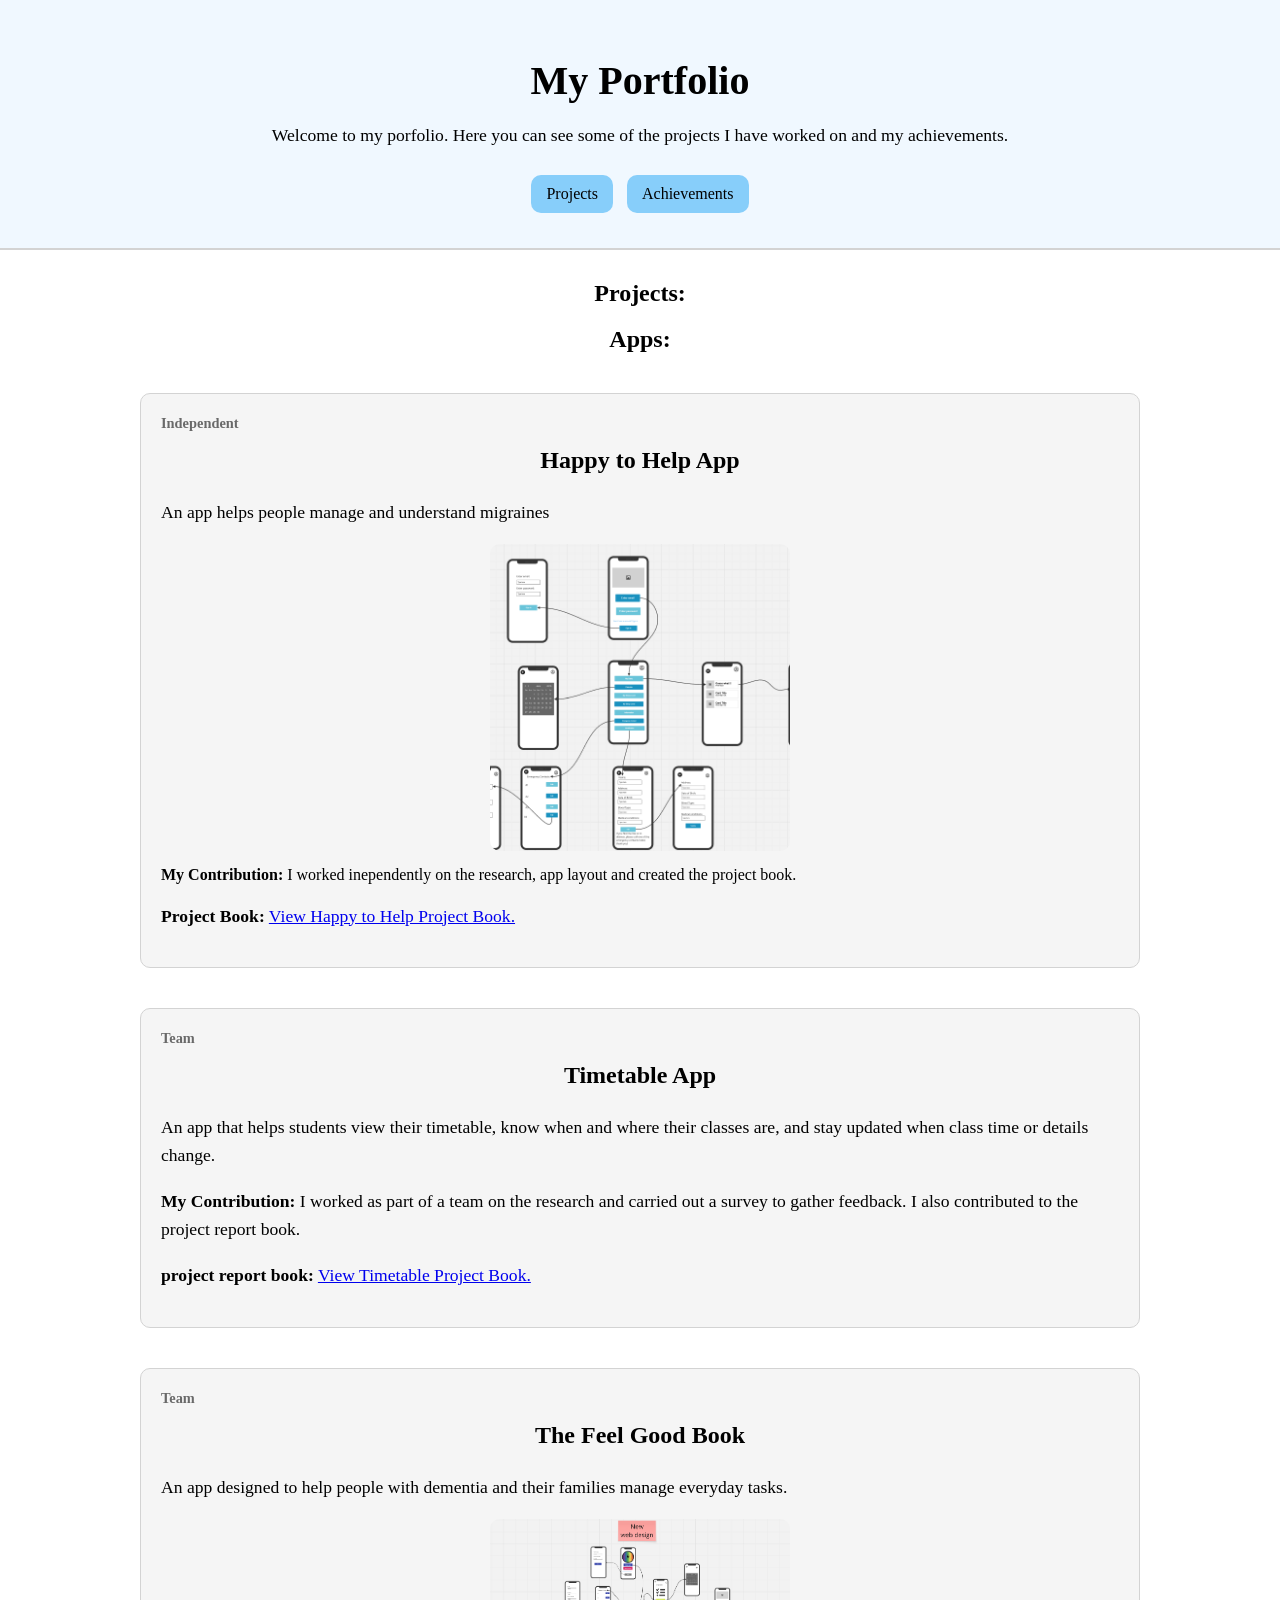
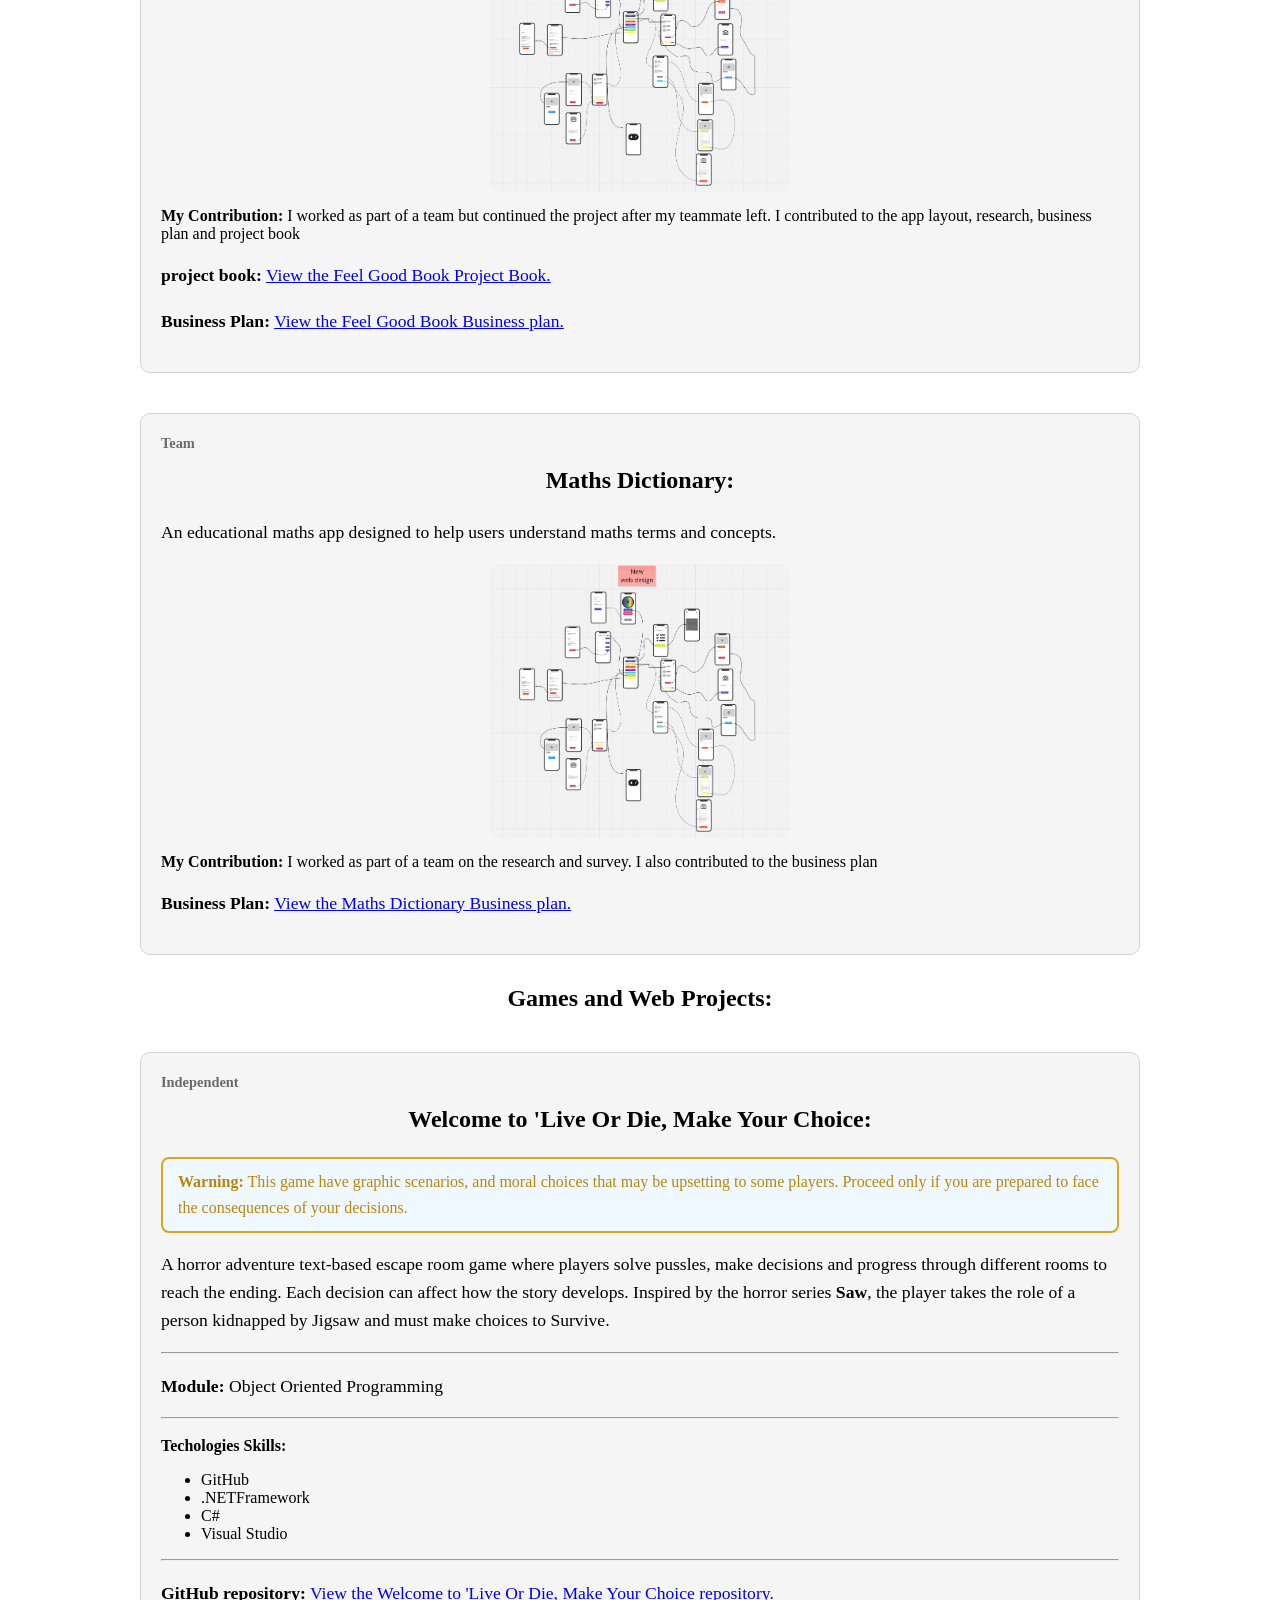
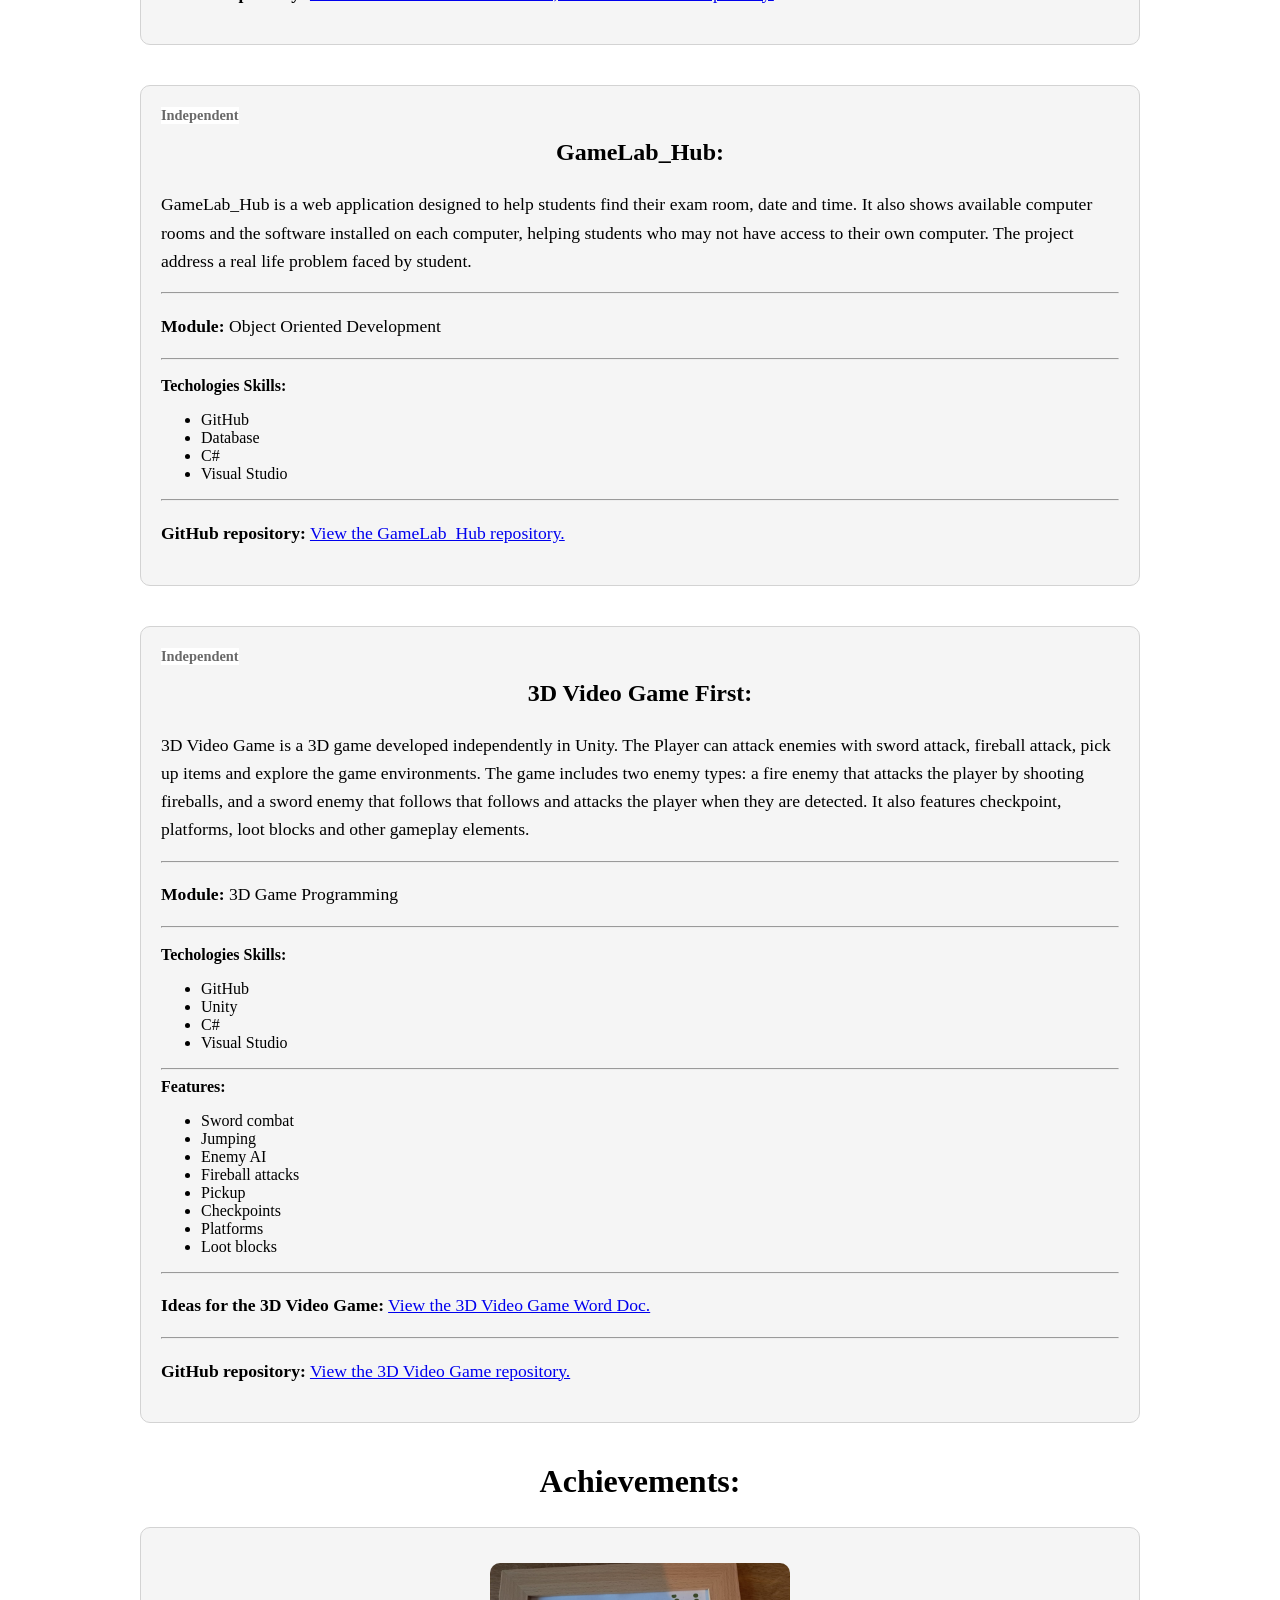
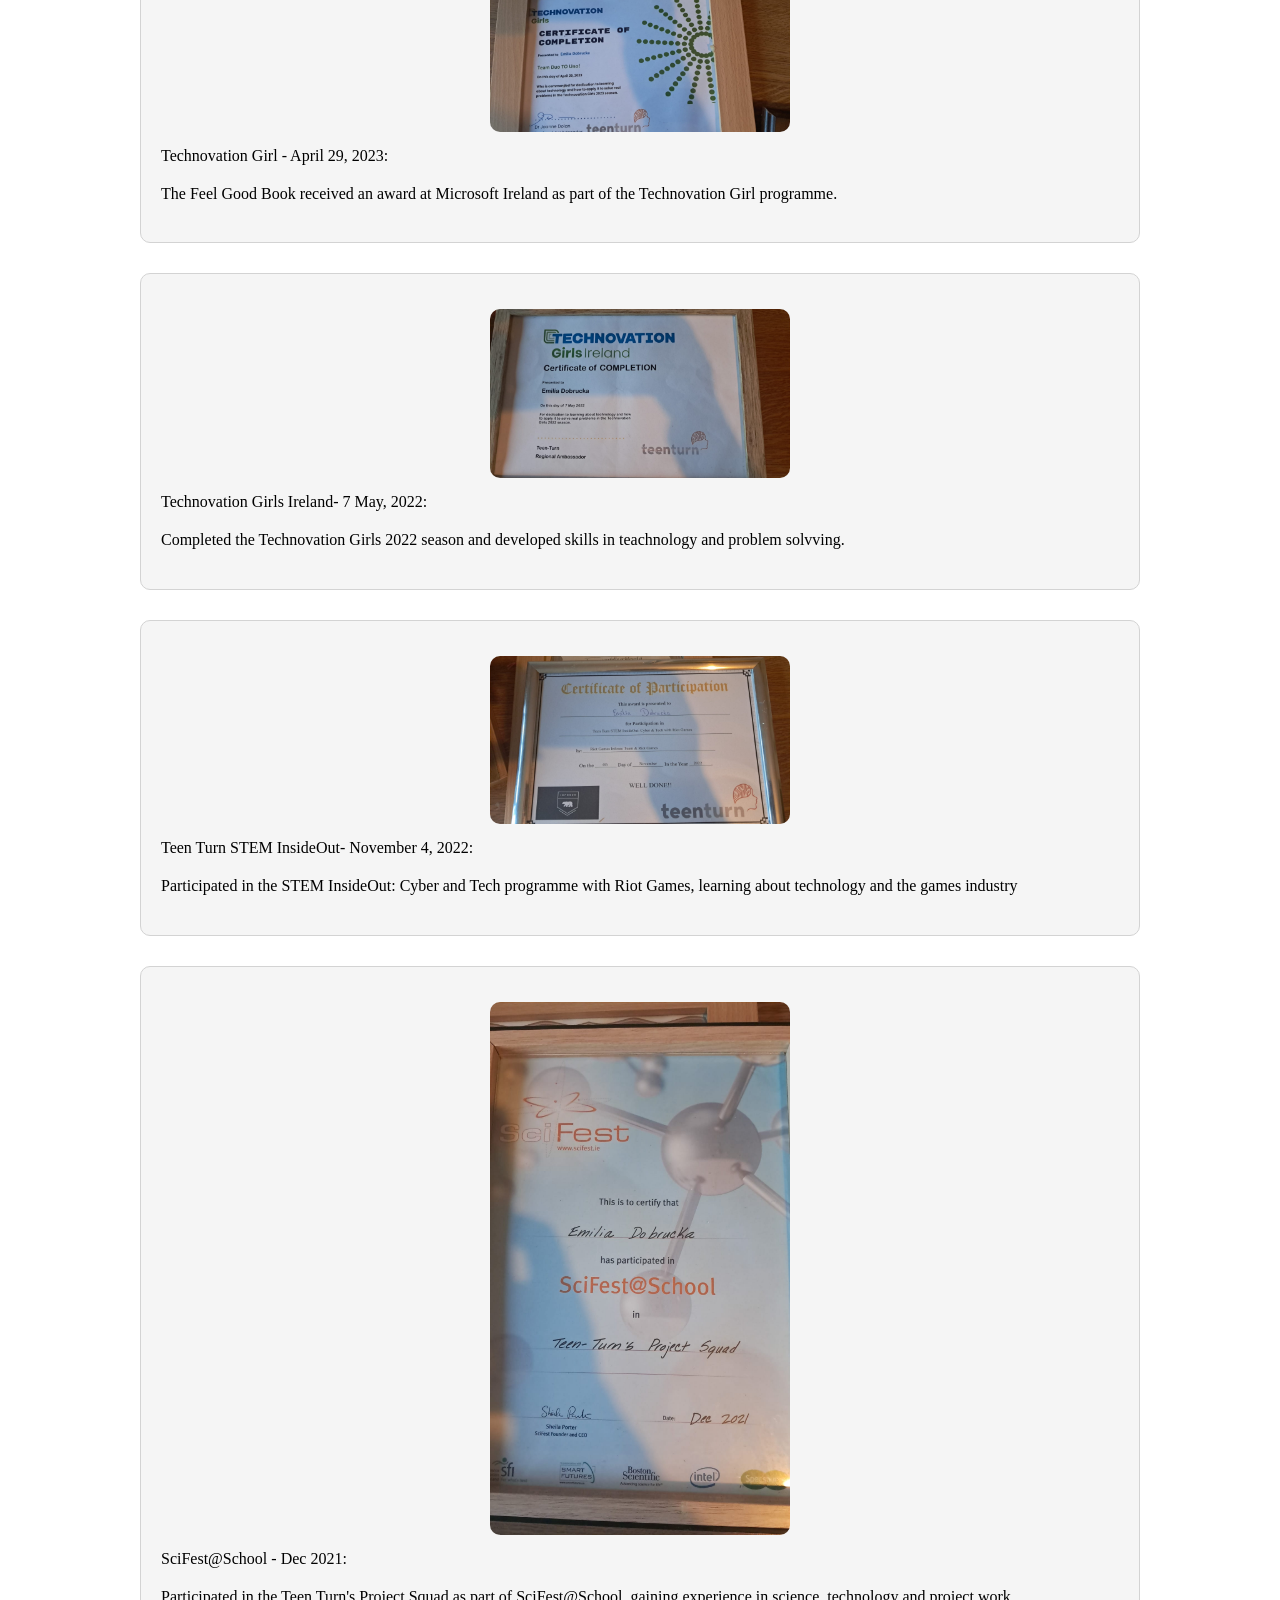
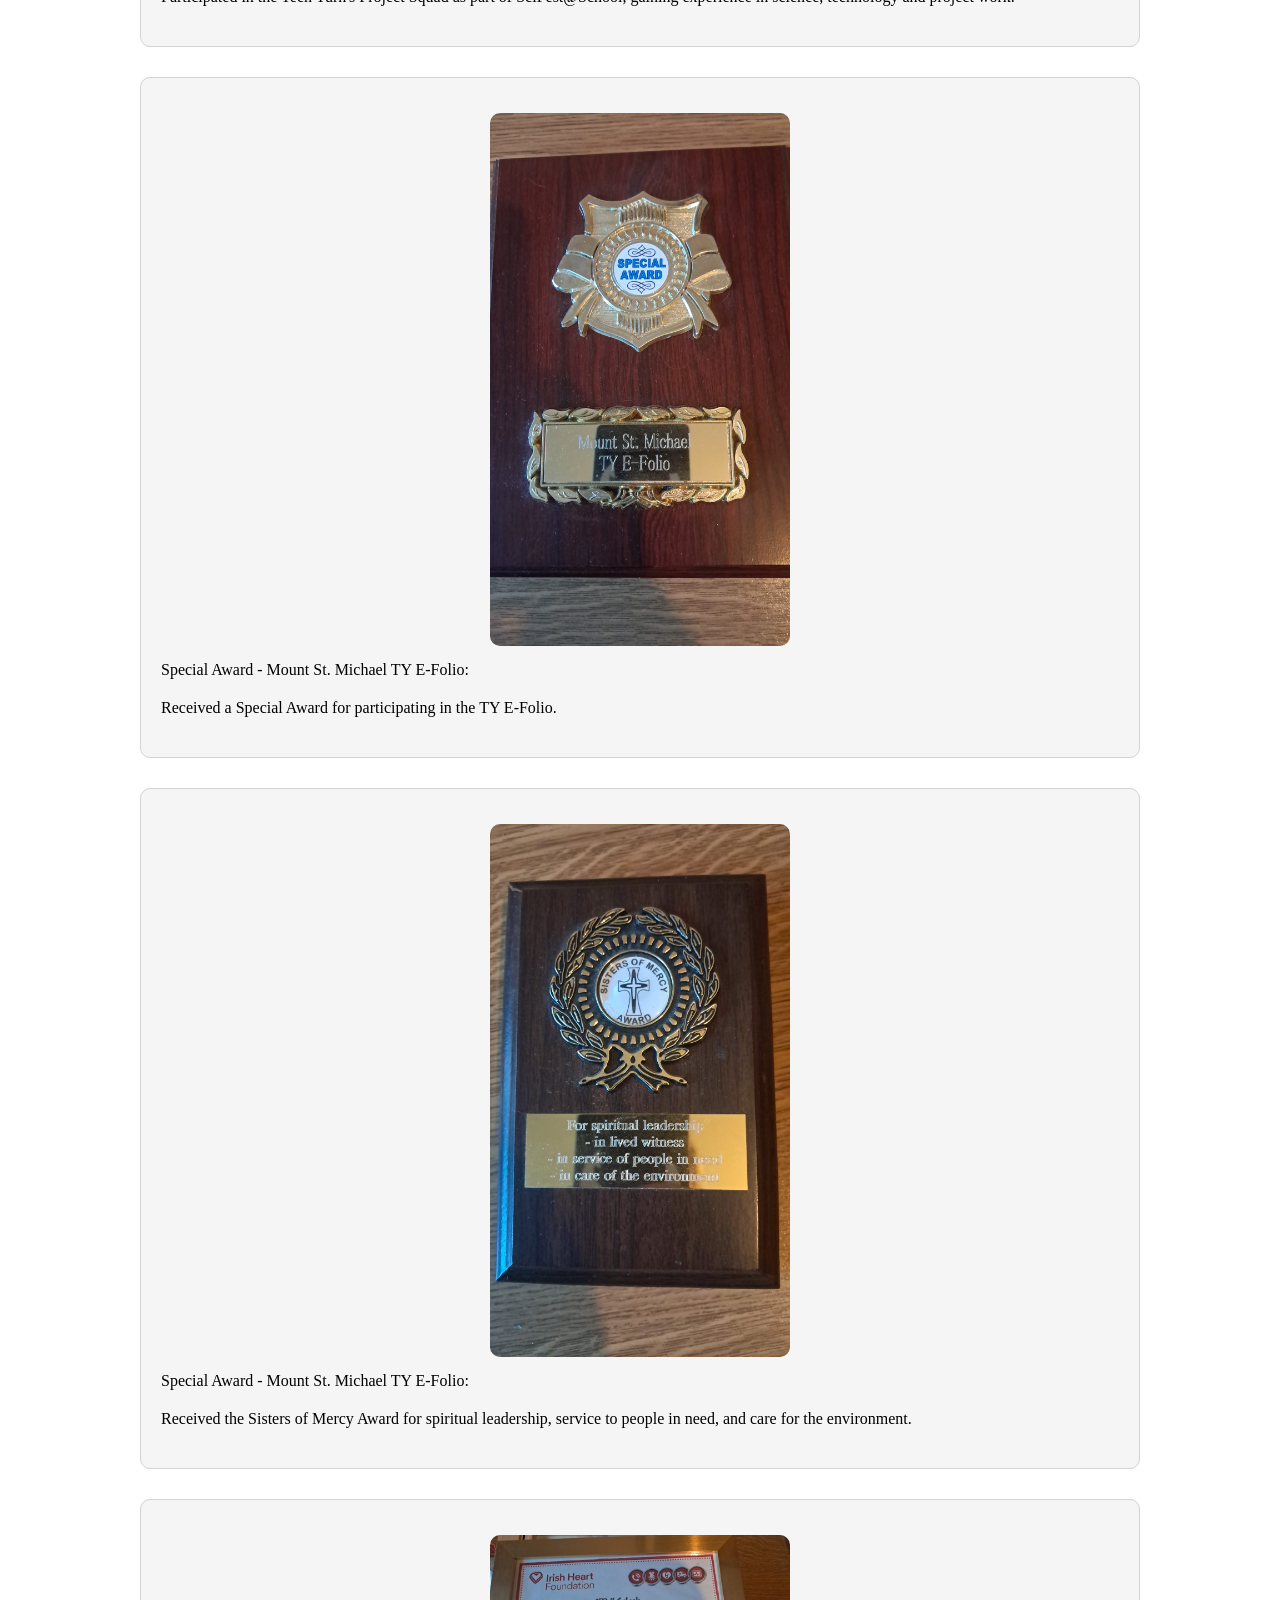
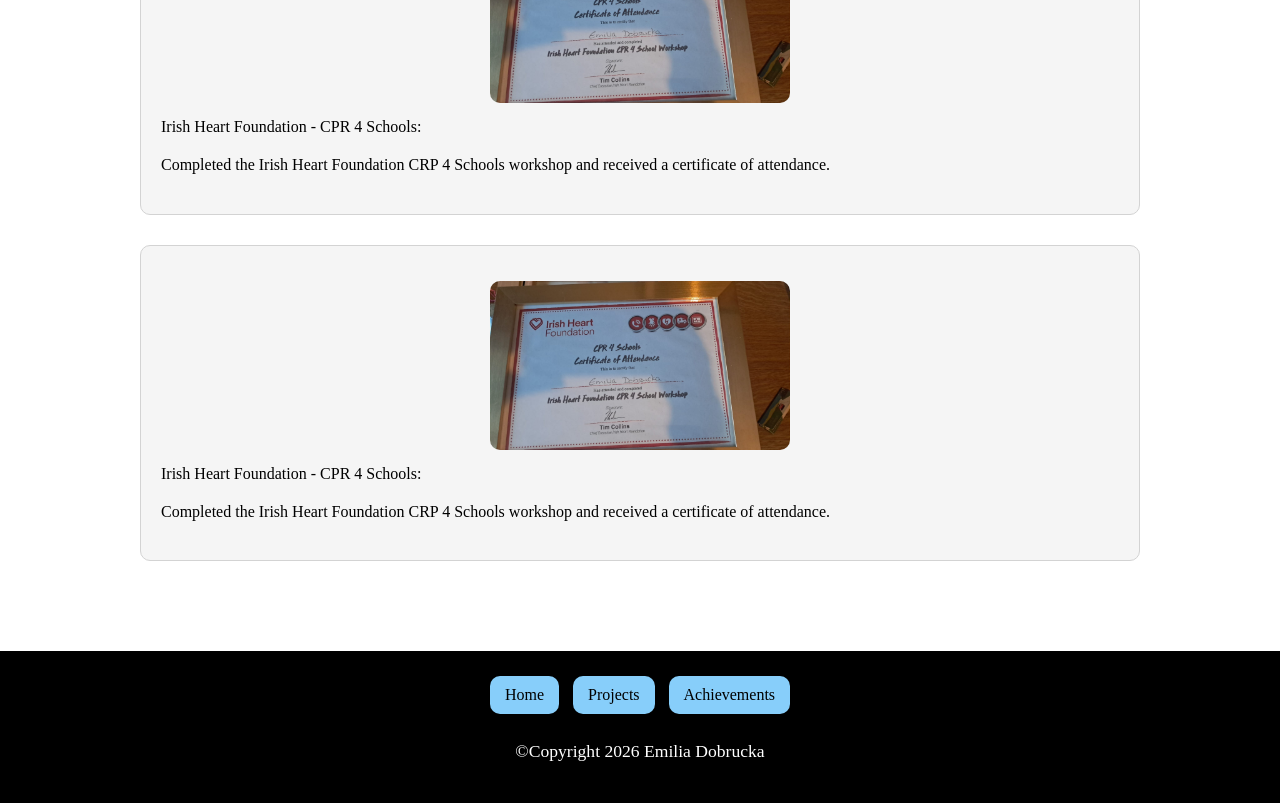
==== index.html @ d123b5b2 "index.html" ====
<!DOCTYPE html>
<html lang="en">
    <head>
     <meta charset="UTF-8">
     <meta name="viewport" content="width=device-width, initial-scale=1.0">    
     <title>My Porfolio</title>
     <link rel="stylesheet" href="StylesSheets\Style.css">
    </head>

    <body>  
        <header>           
            <h1>My Portfolio</h1>

            <p>Welcome to my porfolio. Here you can see
                some of the projects I have worked on 
                and my achievements.
            </p>

            <nav>
                <ul>
                    <li><a href="#projects">Projects</a></li>
                    <li><a href="#achievements">Achievements</a></li>
                </ul>
            </nav>
        </header>

        <main>               
            
            <section id = "projects">
             <h2>Projects:</h2>                  
             
             <h3>Apps:</h3>
             
             <article class="project">
                <span class="projectType">Independent</span>

                 <h3>Happy to Help App</h3>

                 <p>An app helps people manage and understand migraines</p>

                 <img src="Images\Layout of happy To help app.png" alt="Screenshot of the layout"          
                 
                 <p>
                    <b>My Contribution:</b> 
                    I worked inependently on the research, app layout 
                    and created the project book.
                 </p>

                    <p><b>Project Book:</b>
                    <a href="https://docs.google.com/document/d/1JqnQa0mmUxokAa7r2VyQsjdNNzyFPZwaZysa1yH8_-w/edit?usp=sharing" target="_blank">
                        View Happy to Help Project Book.
                    </a></p>
             </article>          

             <article class="project">
                <span class="projectType">Team</span>

                 <h3>Timetable App</h3>

                 <p>An app that helps students view their timetable, 
                    know when and where their classes are, and stay updated 
                    when class time or details change.</p>

                 <p><b>My Contribution:</b> 
                    I worked as part of a team on the research and carried out a survey to gather feedback. I also contributed to the 
                    project report book.
                 </p>

                 <p><b>project report book:</b>
                    <a href="https://docs.google.com/document/d/1NubRwdpah4T8iKmeUrS9CezMzHg8T4JxEQHMrjPupXA/edit?usp=sharing" target="_blank">
                        View Timetable Project Book.
                    </a></p>
             </article>      
             
             <article class="project">
                <span class="projectType">Team</span>

                 <h3>The Feel Good Book</h3>

                 <p>An app designed to help people with dementia 
                    and their families manage everyday tasks.</p>
                 
                 <img src="Images\Layout of Feel Good Book.png" alt="Screenshot of the Feel Good Book layout"

                 <p><b>My Contribution:</b> 
                    I worked as part of a team but continued the project 
                    after my teammate left. I contributed to the app layout, 
                    research, business plan and project book</p>

                 <p><b>project book:</b>
                    <a href="https://docs.google.com/document/d/1lIgYMsZ5V96FXQPrk3BFVP5g2PQDoWJtcHAoaZ3gyvI/edit?tab=t.0" target="_blank">
                        View the Feel Good Book Project Book.</a></p>

                 <p><b>Business Plan:</b>
                   <a href="https://docs.google.com/document/d/1NeATMjXuiIpM8ac-ZFG_r_wrJOfjn1tMMgvqKRoliZI/edit?tab=t.0" target="_blank">
                        View the Feel Good Book Business plan.</a></p>
             </article>                  

             <article class="project">
                <span class="projectType">Team</span>

                 <h3>Maths Dictionary:</h3>

                 <p>An educational maths app designed to help users 
                    understand maths terms and concepts.</p>
                 
                 <img src="Images\Layout of Feel Good Book.png" alt="Screenshot of the layout"

                 <p><b>My Contribution:</b> 
                 I worked as part of a team on the research and survey.
                 I also contributed to the business plan</p>                    

                 <p><b>Business Plan:</b>
                  <a href="https://docs.google.com/document/d/1DRUd_BntNnk3cE0o_vCu3vomfgzoSu-qoenzPpzjCBo/edit?tab=t.0" target="_blank">
                     View the Maths Dictionary Business plan.</a></p>
             </article>                  
             

             <h3>Games and Web Projects:</h3>            

             <article class="project">
                 <span class="projectType">Independent</span>

                 <h3>Welcome to 'Live Or Die, Make Your Choice:</h3>
                 
                 <div class="warning">
                        <p><b>Warning:</b> 
                        This game have graphic scenarios, and moral choices that may be upsetting to some players.
                        Proceed only if you are prepared to face the consequences of your decisions.</p>
                 </div>
                 
                 <p>A horror adventure text-based escape room game where players solve pussles,
                    make decisions and progress through different rooms to reach the ending.
                    Each decision can affect how the story develops. Inspired by the horror series <b>Saw</b>,
                    the player takes the role of a person kidnapped by Jigsaw and must make choices to Survive.
                 </p>                

                 <hr>

                 <p><b>Module:</b> Object Oriented Programming 
                 
                 <hr>

                 </p><b>Techologies Skills:</b>
                 <ul>
                    <li>GitHub</li>
                    <li>.NETFramework</li>
                    <li>C#</li>
                    <li>Visual Studio</li>
                 </ul> 

                 <hr>

                 <p><b>GitHub repository:</b>
                  <a href="https://github.com/S00268396/Live-or-Die-Make-Your-Choice" target="_blank">
                     View the Welcome to 'Live Or Die, Make Your Choice repository.
                    </a></p>
             </article>             

             <article class="project">
                 <span class="projectType independent">Independent</span>

                 <h3>GameLab_Hub:</h3>           
                                   
                 <p>GameLab_Hub is a web application designed to help students find their exam room,
                    date and time. It also shows available computer rooms and the software installed on
                    each computer, helping students who may not have access to their own computer.
                    The project address a real life problem faced by student.
                 </p>                

                 <hr>

                 <p><b>Module:</b> Object Oriented Development
                 
                 <hr>

                 </p><b>Techologies Skills:</b>
                 <ul>
                    <li>GitHub</li>
                    <li>Database</li>
                    <li>C#</li>
                    <li>Visual Studio</li>
                 </ul> 

                 <hr>

                 <p><b>GitHub repository:</b>
                  <a href="GameLab_Hub" target="_blank">
                     View the GameLab_Hub repository.
                    </a></p>
             </article> 

             <article class="project">
                 <span class="projectType independent">Independent</span>

                 <h3>3D Video Game First:</h3>           
                                   
                 <p>3D Video Game is a 3D game developed independently in Unity. The Player can
                    attack enemies with sword attack, fireball attack, pick up  items and explore
                    the game environments. The game includes two enemy types: a fire enemy that
                    attacks the player by shooting fireballs, and a sword enemy that follows
                    that follows and attacks the player when they are detected. It also features
                    checkpoint, platforms, loot blocks and other gameplay elements.
                 </p>                

                 <hr>

                 <p><b>Module:</b> 3D Game Programming
                 
                 <hr>

                 </p><b>Techologies Skills:</b>
                 <ul>
                    <li>GitHub</li>
                    <li>Unity</li>
                    <li>C#</li>
                    <li>Visual Studio</li>
                 </ul> 

                 <hr>

                 <b>Features:</b>
                  <ul>
                    <li>Sword combat</li>
                    <li>Jumping</li>
                    <li>Enemy AI</li>
                    <li>Fireball attacks</li>
                    <li>Pickup</li>
                    <li>Checkpoints</li>
                    <li>Platforms</li>
                    <li>Loot blocks</li>
                 </ul> 

                 <hr>

                 <p><b>Ideas for the 3D Video Game:</b>
                  <a href="https://atlantictu-my.sharepoint.com/:w:/r/personal/s00268396_atu_ie/Documents/Proj%203D%20Game.docx?d=w587a67bf65d44f92aa9ca0f848cfa531&csf=1&web=1&e=n23KHd" target="_blank">
                     View the 3D Video Game Word Doc.
                    </a></p>
                
                 <hr>

                <p><b>GitHub repository:</b>
                  <a href="https://github.com/S00268396/3D-Video-Game-First" target="_blank">
                     View the 3D Video Game repository.
                    </a></p>
             </article>   
            </section>

            <section id="achievements">
                <h2>Achievements:</h2>    

                <article class="achievement">

                 <img src="Images\The Feel Good Book_Tech.jpg" alt="The Feel Good Book_Tech"

                 <h3>Technovation Girl - April 29, 2023:</h3>           
                                   
                 <p>The Feel Good Book received an award at Microsoft Ireland
                    as part of the Technovation Girl programme.
                 </p>            
               </article>   
               
                <article class="achievement">

                 <img src="Images\7 May 2022 _Tech.jpg" alt="7 May_Tech"

                 <h3>Technovation Girls Ireland- 7 May, 2022:</h3>           
                                   
                 <p>Completed the Technovation Girls 2022 season and developed skills
                    in teachnology and problem solvving.
                 </p>            
               </article> 

               <article class="achievement">
                 <img src="Images\Riot Games.jpg" alt="Riot Games"

                 <h3>Teen Turn STEM InsideOut- November 4, 2022:</h3>           
                                   
                 <p>Participated in the STEM InsideOut: Cyber and Tech
                    programme with Riot Games, learning about technology
                    and the games industry
                 </p>            
               </article> 

               <article class="achievement">
                 <img src="Images\SciFest@School.jpg" alt="SciFest@School"

                 <h3>SciFest@School - Dec 2021:</h3>           
                                   
                 <p>Participated in the Teen Turn's Project Squad
                    as part of SciFest@School, gaining experience in
                    science, technology and project work.
                 </p>            
               </article> 

               <article class="achievement">
                 <img src="Images\TY E-Folio.jpg" alt="TY E-Folio"

                 <h3>Special Award - Mount St. Michael TY E-Folio:</h3>           
                                   
                 <p>Received a Special Award for participating in 
                    the TY E-Folio.
                 </p>            
               </article> 

                <article class="achievement">
                 <img src="Images\Mercy Award.jpg" alt="Mercy Award"

                 <h3>Special Award - Mount St. Michael TY E-Folio:</h3>           
                                   
                 <p>Received the Sisters of Mercy Award for spiritual
                    leadership, service to people in need,
                    and care for the environment.
                 </p>            
               </article> 

                <article class="achievement">
                 <img src="Images\CPR.jpg" alt="CPR 4 School"

                 <h3>Irish Heart Foundation - CPR 4 Schools:</h3>           
                                   
                 <p>Completed the Irish Heart Foundation CRP 4 Schools
                    workshop and received a certificate of attendance.
                 </p>            
               </article> 

               <article class="achievement">
                 <img src="Images\CPR.jpg" alt="CPR 4 School"

                 <h3>Irish Heart Foundation - CPR 4 Schools:</h3>           
                                   
                 <p>Completed the Irish Heart Foundation CRP 4 Schools
                    workshop and received a certificate of attendance.
                 </p>            
               </article> 
            </section>         
        </main>

        <footer>
            <ul>
             <li class="navFooter" > <a href="index.html">Home</a></li>
             <li class="navFooter"> <a href="#projects">Projects</a></li>
             <li class="navFooter"> <a href="#achievements">Achievements</a></li>
             
            </ul>
            <p>&copy;Copyright 2026 Emilia Dobrucka</p>
        </footer>       
    </body>
</html>
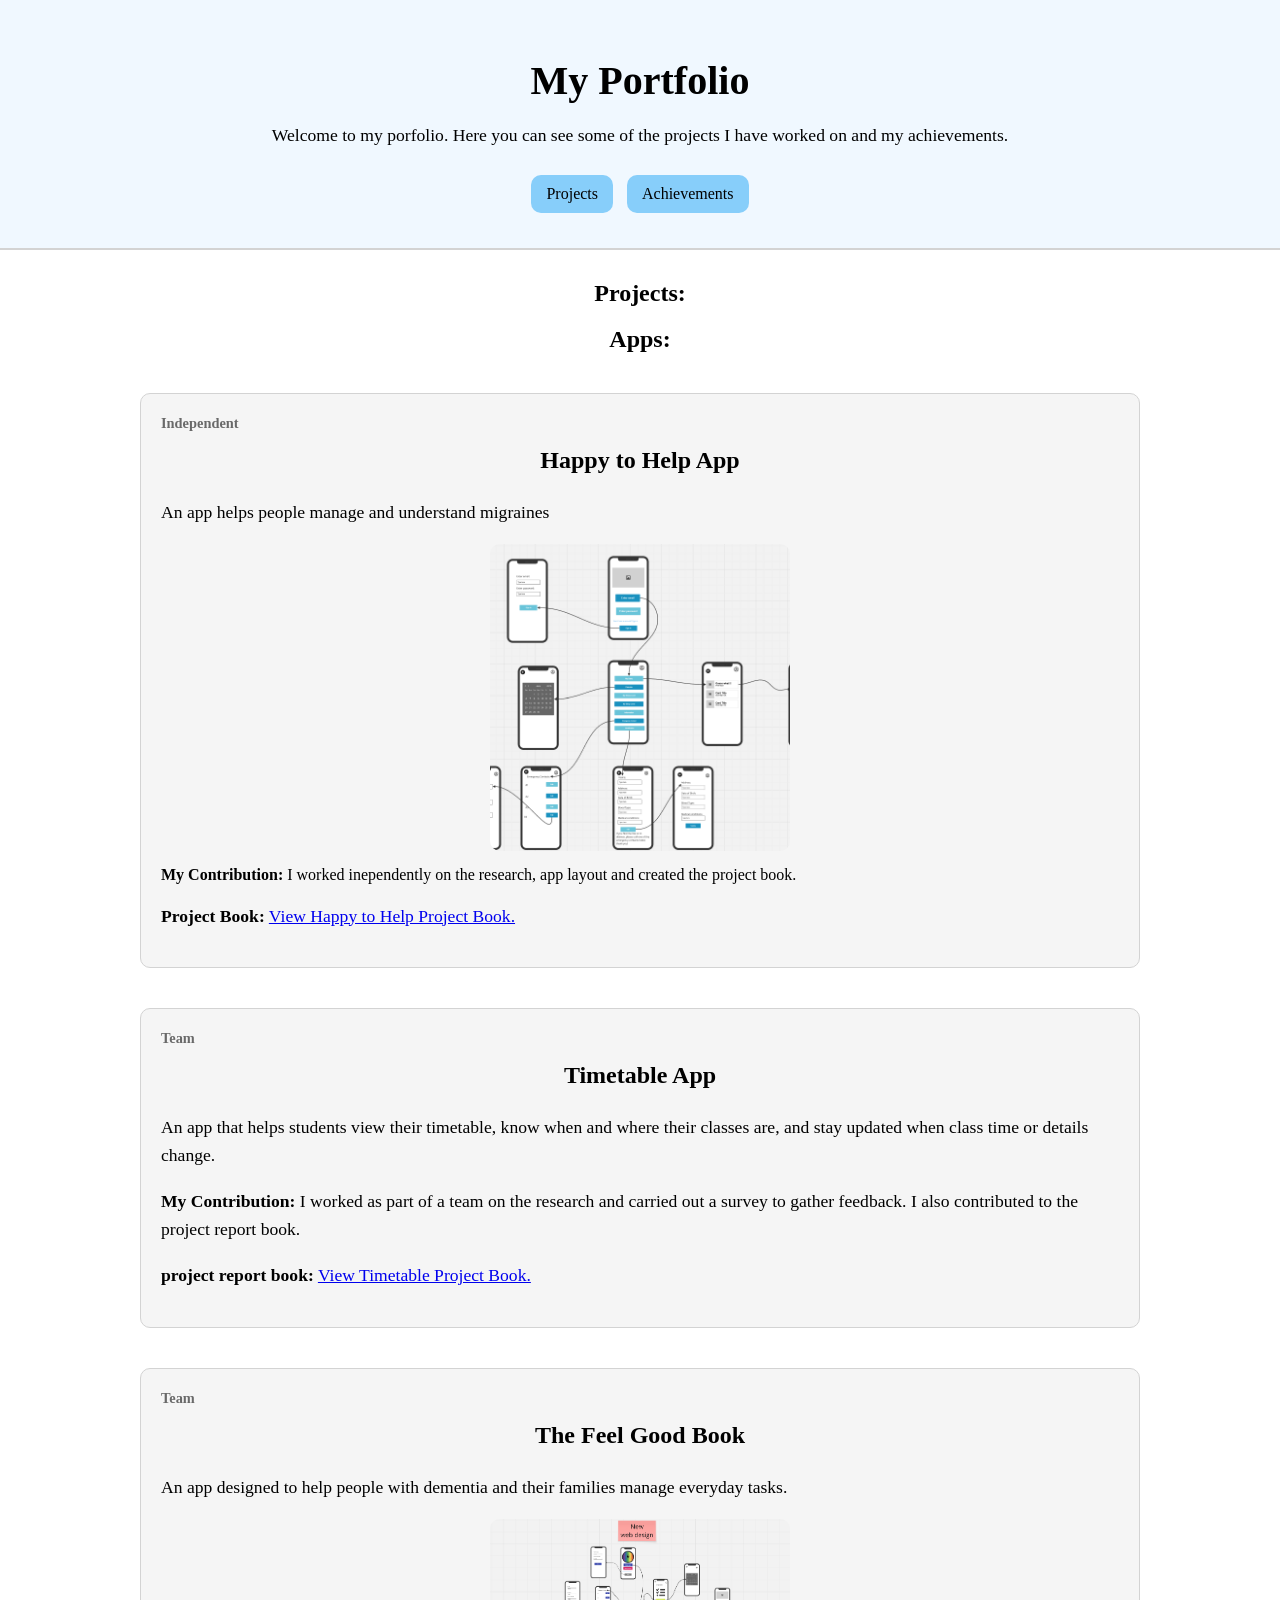
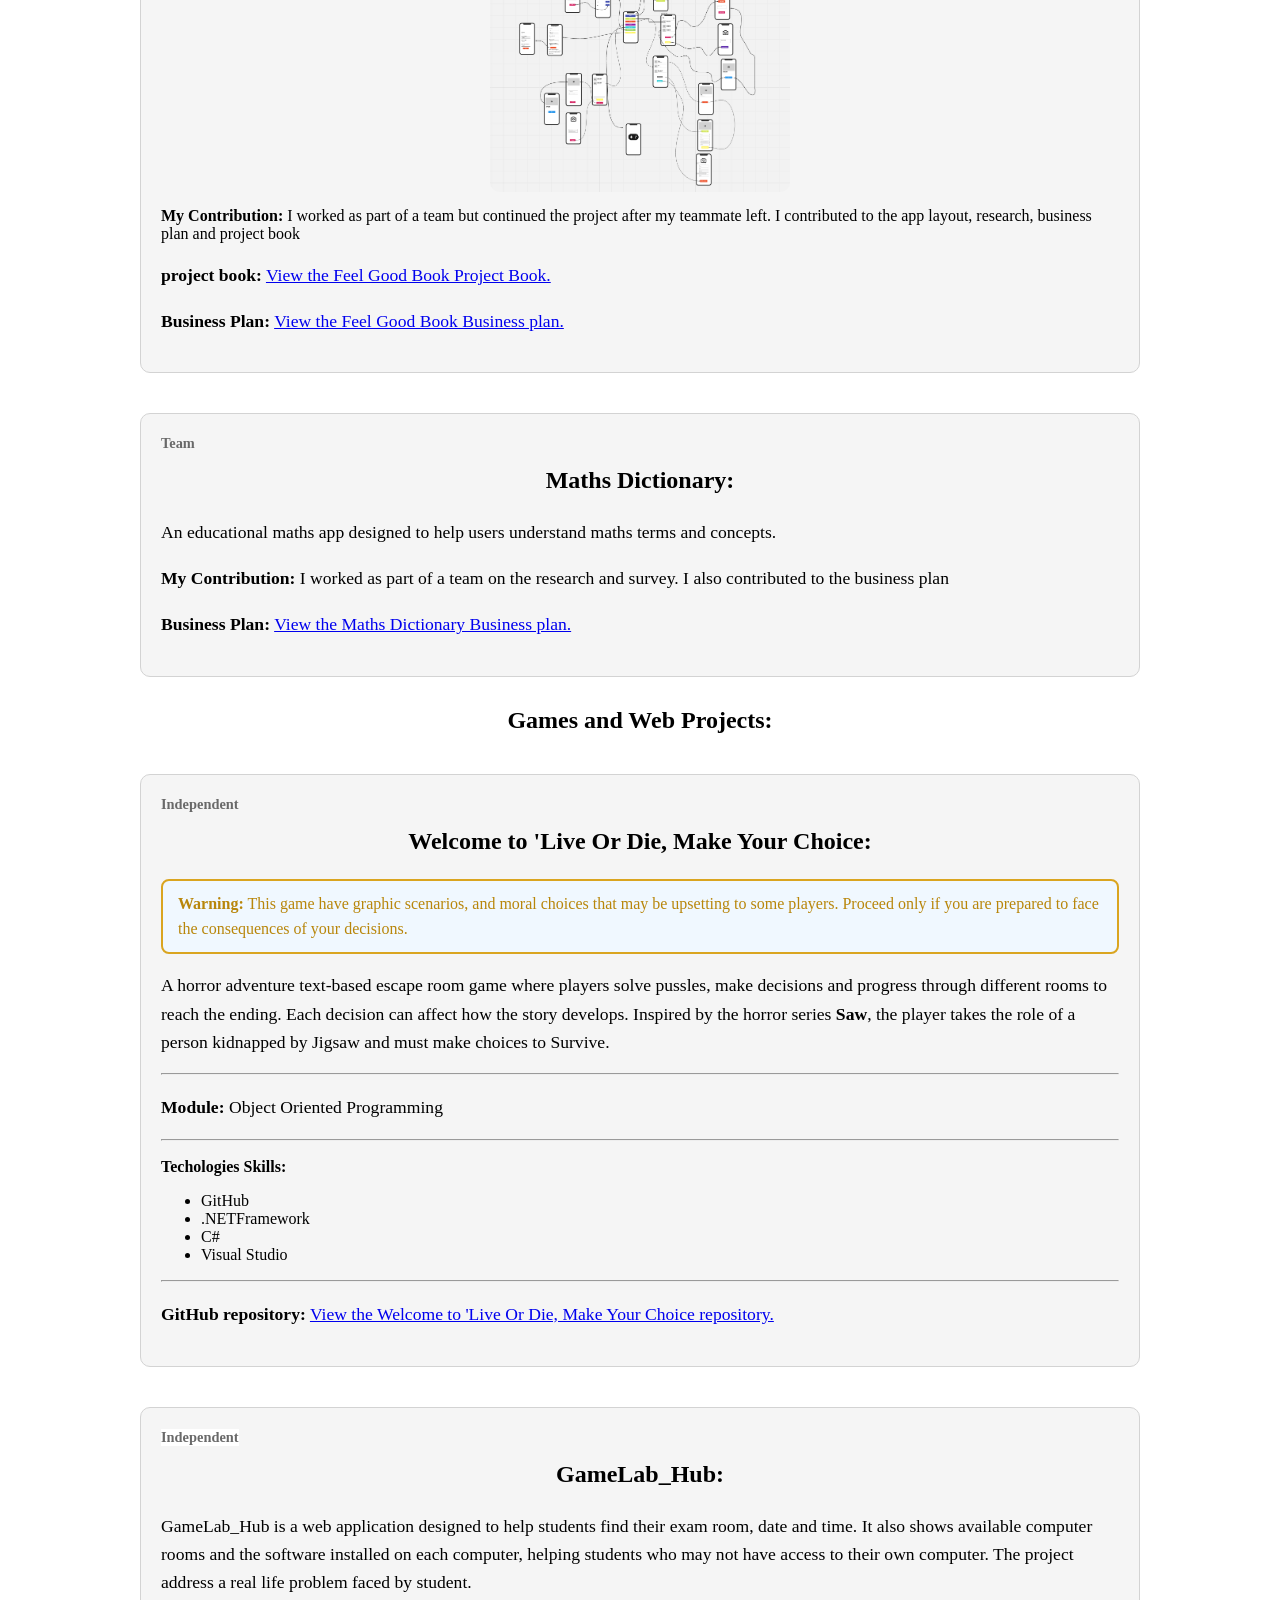
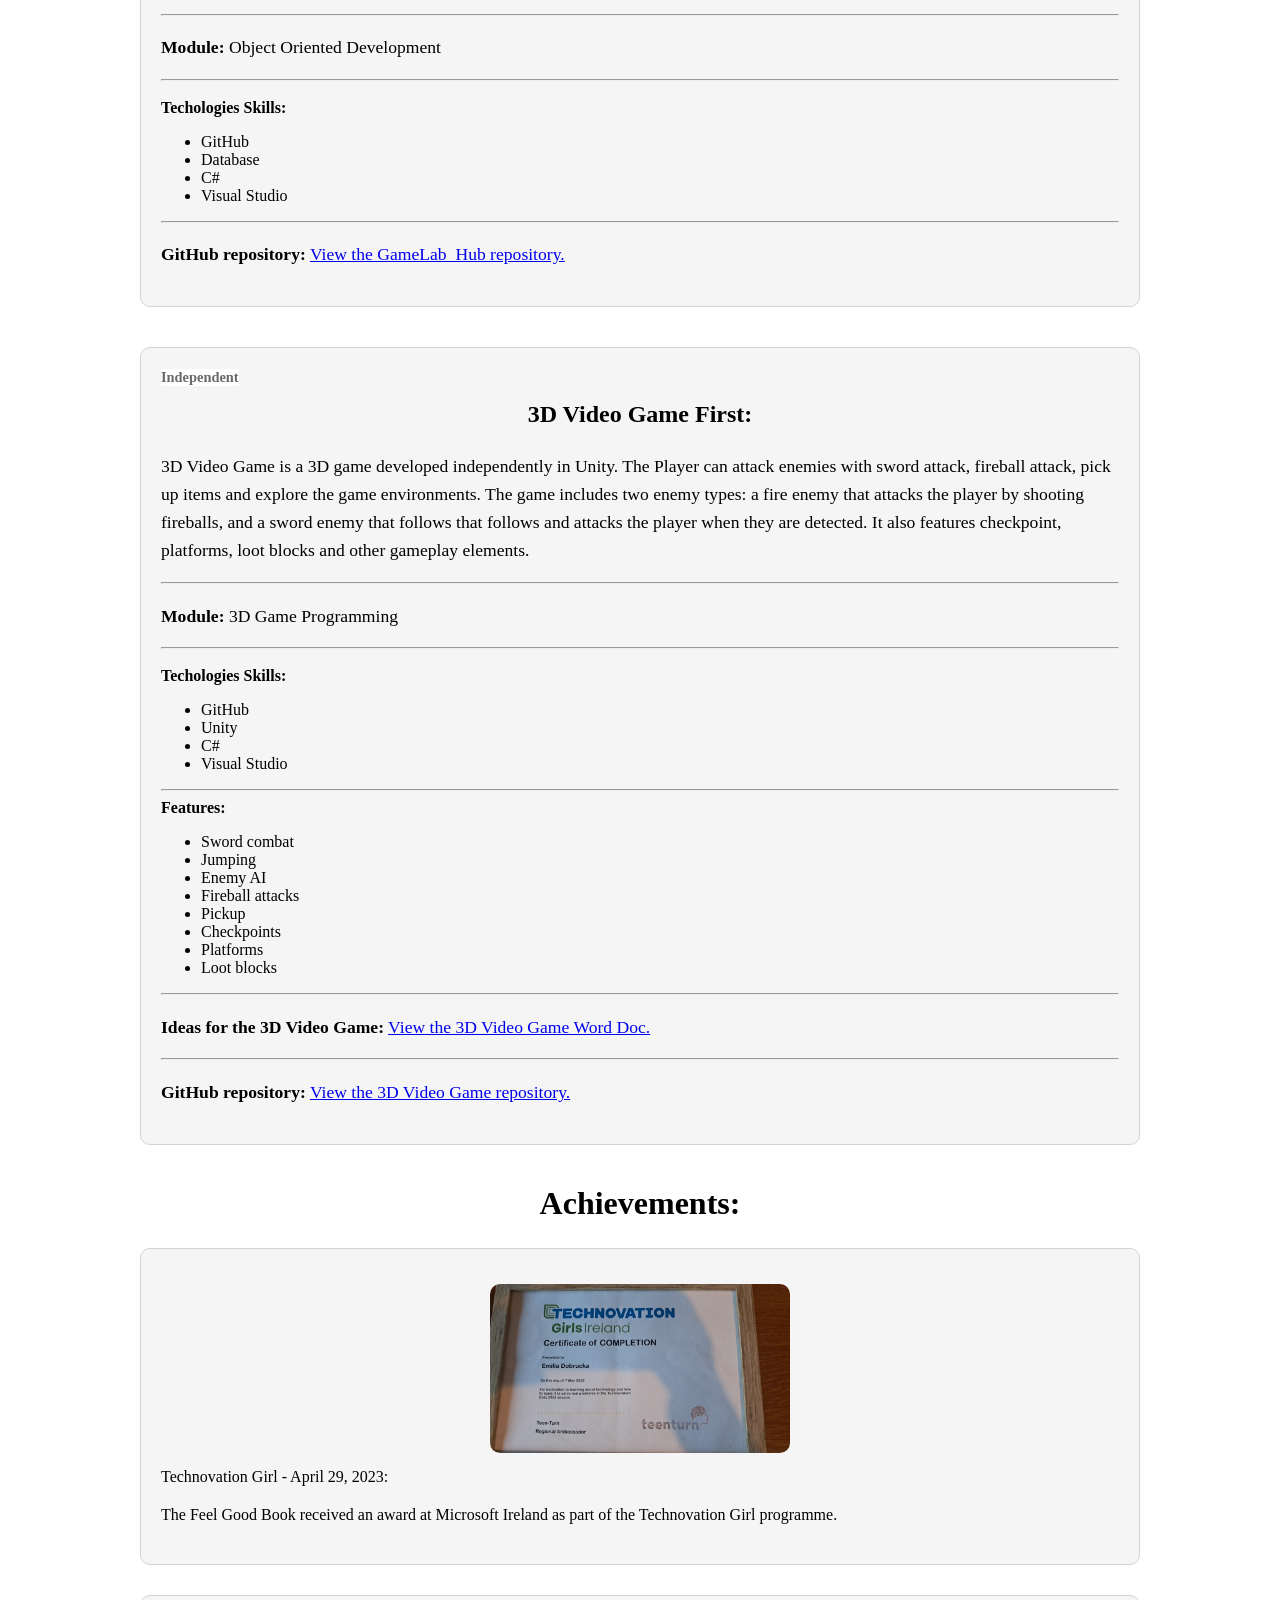
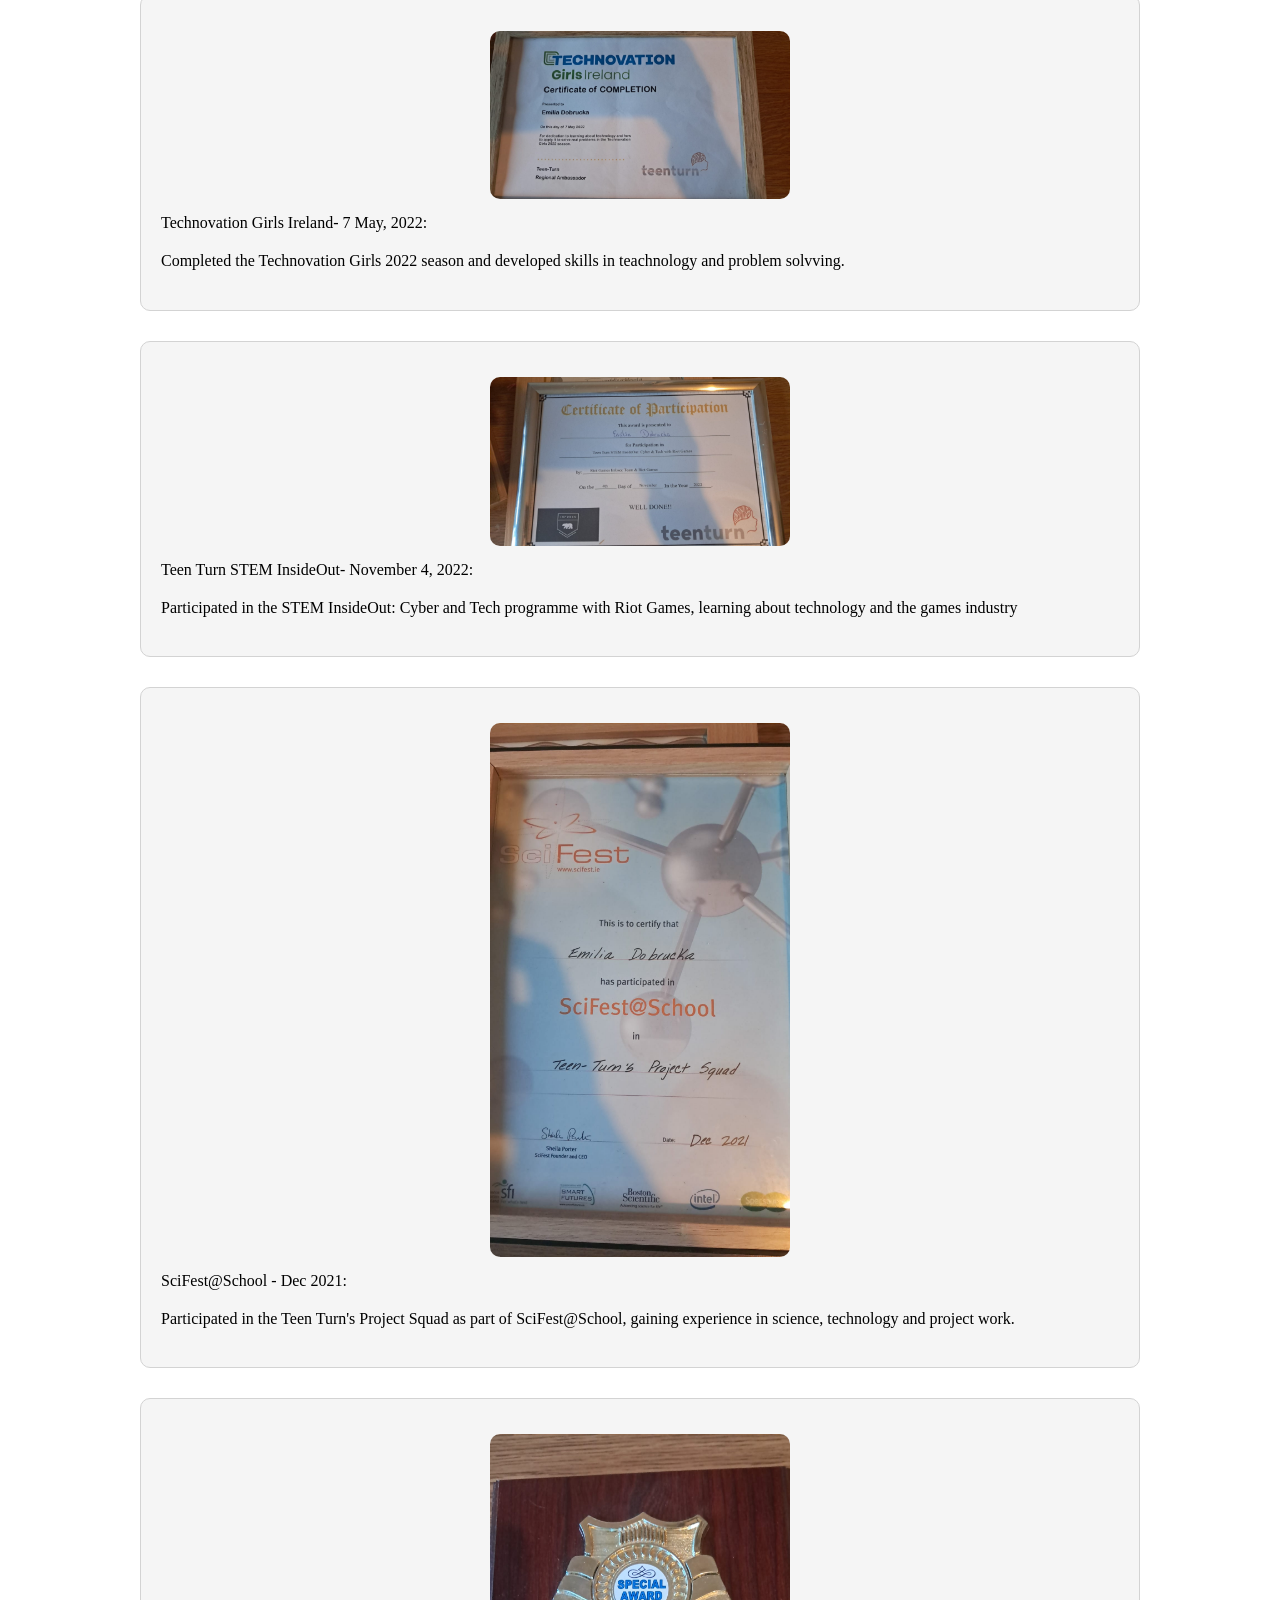
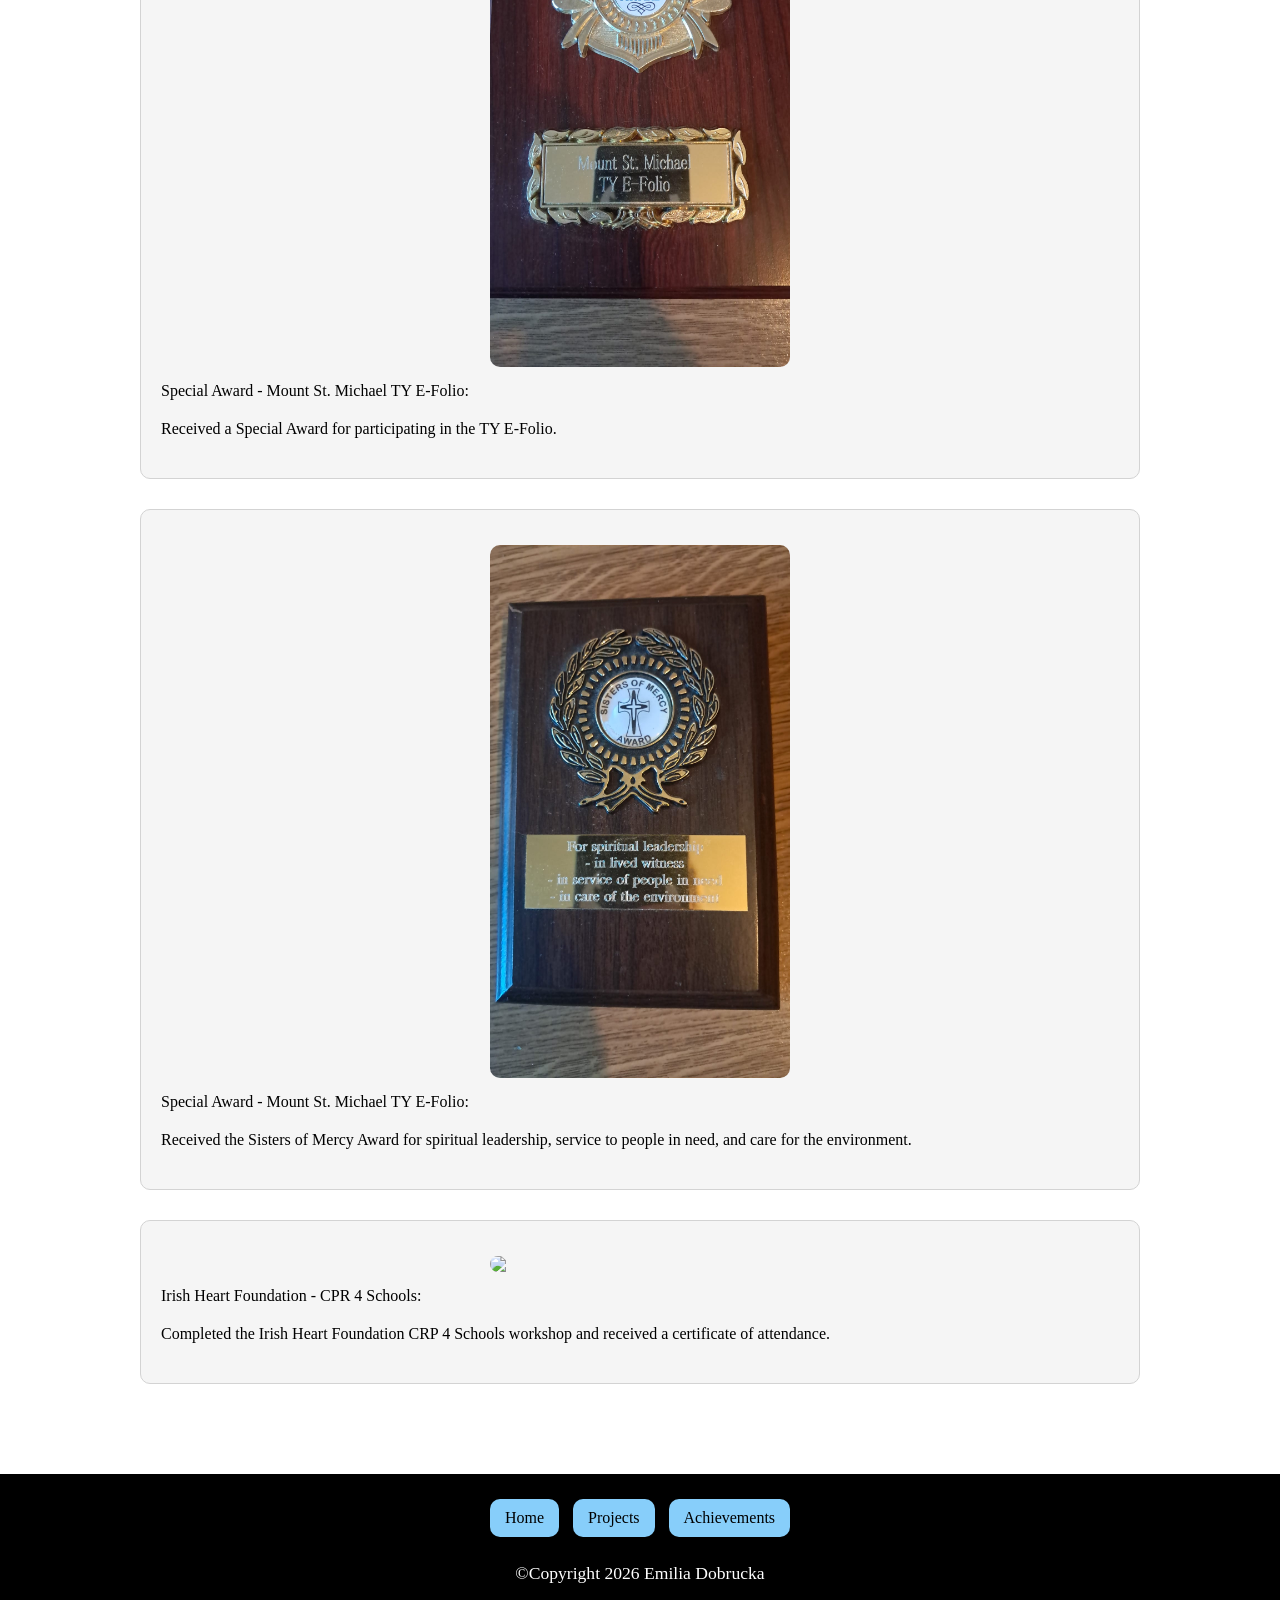
==== commit 534efbf1: "Update" ====
--- a/index.html
+++ b/index.html
@@ -4,7 +4,7 @@
      <meta charset="UTF-8">
      <meta name="viewport" content="width=device-width, initial-scale=1.0">    
      <title>My Porfolio</title>
-     <link rel="stylesheet" href="StylesSheets\Style.css">
+     <link rel="stylesheet" href="StylesSheets/Style.css">
     </head>
 
     <body>  
@@ -38,7 +38,7 @@
 
                  <p>An app helps people manage and understand migraines</p>
 
-                 <img src="Images\Layout of happy To help app.png" alt="Screenshot of the layout"          
+                 <img src="Images/Layout of happy To help app.png" alt="Screenshot of the layout"          
                  
                  <p>
                     <b>My Contribution:</b> 
@@ -49,7 +49,8 @@
                     <p><b>Project Book:</b>
                     <a href="https://docs.google.com/document/d/1JqnQa0mmUxokAa7r2VyQsjdNNzyFPZwaZysa1yH8_-w/edit?usp=sharing" target="_blank">
                         View Happy to Help Project Book.
-                    </a></p>
+                    </a>
+                   </p>
              </article>          
 
              <article class="project">
@@ -80,7 +81,7 @@
                  <p>An app designed to help people with dementia 
                     and their families manage everyday tasks.</p>
                  
-                 <img src="Images\Layout of Feel Good Book.png" alt="Screenshot of the Feel Good Book layout"
+                 <img src="Images/Layout of Feel Good Book.png" alt="Screenshot of the Feel Good Book layout"
 
                  <p><b>My Contribution:</b> 
                     I worked as part of a team but continued the project 
@@ -102,9 +103,7 @@
                  <h3>Maths Dictionary:</h3>
 
                  <p>An educational maths app designed to help users 
-                    understand maths terms and concepts.</p>
-                 
-                 <img src="Images\Layout of Feel Good Book.png" alt="Screenshot of the layout"
+                    understand maths terms and concepts.</p>                 
 
                  <p><b>My Contribution:</b> 
                  I worked as part of a team on the research and survey.
@@ -252,7 +251,7 @@
 
                 <article class="achievement">
 
-                 <img src="Images\The Feel Good Book_Tech.jpg" alt="The Feel Good Book_Tech"
+                 <img src="Images/7 May 2022 _Tech.jpg" alt="The Feel Good Book_Tech"
 
                  <h3>Technovation Girl - April 29, 2023:</h3>           
                                    
@@ -263,7 +262,7 @@
                
                 <article class="achievement">
 
-                 <img src="Images\7 May 2022 _Tech.jpg" alt="7 May_Tech"
+                 <img src="Images/7 May 2022 _Tech.jpg" alt="7 May_Tech"
 
                  <h3>Technovation Girls Ireland- 7 May, 2022:</h3>           
                                    
@@ -273,7 +272,7 @@
                </article> 
 
                <article class="achievement">
-                 <img src="Images\Riot Games.jpg" alt="Riot Games"
+                 <img src="Images/Riot Games.jpg" alt="Riot Games"
 
                  <h3>Teen Turn STEM InsideOut- November 4, 2022:</h3>           
                                    
@@ -284,7 +283,7 @@
                </article> 
 
                <article class="achievement">
-                 <img src="Images\SciFest@School.jpg" alt="SciFest@School"
+                 <img src="Images/SciFest@School.jpg" alt="SciFest@School"
 
                  <h3>SciFest@School - Dec 2021:</h3>           
                                    
@@ -295,7 +294,7 @@
                </article> 
 
                <article class="achievement">
-                 <img src="Images\TY E-Folio.jpg" alt="TY E-Folio"
+                 <img src="Images/TY E-Folio.jpg" alt="TY E-Folio"
 
                  <h3>Special Award - Mount St. Michael TY E-Folio:</h3>           
                                    
@@ -305,7 +304,7 @@
                </article> 
 
                 <article class="achievement">
-                 <img src="Images\Mercy Award.jpg" alt="Mercy Award"
+                 <img src="Images/Mercy Award.jpg" alt="Mercy Award"
 
                  <h3>Special Award - Mount St. Michael TY E-Folio:</h3>           
                                    
@@ -316,25 +315,14 @@
                </article> 
 
                 <article class="achievement">
-                 <img src="Images\CPR.jpg" alt="CPR 4 School"
+                 <img src="Images/CPR.jpgCPR 4 School"
 
                  <h3>Irish Heart Foundation - CPR 4 Schools:</h3>           
                                    
                  <p>Completed the Irish Heart Foundation CRP 4 Schools
                     workshop and received a certificate of attendance.
                  </p>            
-               </article> 
-
-               <article class="achievement">
-                 <img src="Images\CPR.jpg" alt="CPR 4 School"
-
-                 <h3>Irish Heart Foundation - CPR 4 Schools:</h3>           
-                                   
-                 <p>Completed the Irish Heart Foundation CRP 4 Schools
-                    workshop and received a certificate of attendance.
-                 </p>            
-               </article> 
-            </section>         
+               </article>                   
         </main>
 
         <footer>
--- a/StylesSheets/Style.css
+++ b/StylesSheets/Style.css
@@ -0,0 +1,201 @@
+.fullWidthContainer{
+    width: 100%;
+    max-width: 300px;
+    display: block;
+    margin: 10px auto;
+}
+body{
+    margin: 0;
+    background-color: white;
+    font-family: 'Times New Roman', Times, serif;
+    color: black;
+}
+main{
+    width: 80%;
+    max-width: 1000px;
+    margin: 0 auto;
+    padding: 20px;
+    background-color: white;
+}
+header{
+    text-align: center;
+    padding: 30px 20px;
+    background-color: aliceblue;
+    border-bottom:  2px solid lightgray;
+}
+h1{
+    text-align: center;
+    font-size: 2.5em;
+    margin-bottom: 10px;
+}
+h2{
+    text-align: center;
+    font-size: 1.5em;
+    margin-top: 10px;
+}
+h3{
+    text-align: center;
+    font-size: 1.5em;
+    margin-top: 10px;
+}
+p{
+    font-size: 1.1em;
+    line-height: 1.6;
+}
+
+/* project */
+.project{
+    margin-top: 40px;
+    padding: 20px;
+    margin-bottom: 30px;
+    border: 1px solid lightgray;
+    border-radius: 10px;
+    background-color: whitesmoke;
+}
+.projectType{
+    display: inline-block;
+    font-size: 0.9em;
+    font-weight: bold;
+    color: dimgray;
+    margin-bottom: 5px;
+}
+.projectType.independent{
+    background-color: white;
+}
+.projectType.team{
+    background-color: white;
+    color: #3d7044;
+}
+.project p{
+    text-align: left;
+}
+#project hr{
+    border: 0;
+    border-top: 1px solid lightgray;
+    margin: 20px 0;
+}
+.project img{
+    width: 300px;
+    max-width: 100%;
+    height: auto;
+    display: block;
+    margin: 15px auto;
+    border-radius: 10px;
+}
+.project a:hover{
+    color: blue;
+}
+
+/* Navigation */
+nav{
+    text-align: center;
+    margin-top: 20px;
+}
+nav ul{
+    list-style-type: none;
+    padding: 0;
+    margin: 0;
+}
+nav ul li{
+    display: inline-block;
+    margin: 5px;
+}
+nav ul li a{
+    display: inline-block;
+    background-color: lightskyblue;
+    color: black;
+    text-decoration: none;
+    padding: 10px 15px;
+    border-radius: 10px;
+}
+nav ul li a:hover{
+    background-color: blue;
+    color: white;
+}
+
+/* Projects Section */
+#prjects{
+    margin-top: 40px;
+}
+#prjects h2{
+    text-align: center;
+    font-size: 2em;
+}
+#prjects h4{
+    font-size: 1.3em;
+    margin-bottom: 5px;
+}
+#prjects p{
+    text-align: left;
+    font-size: 1em;
+}
+.warning{
+    background-color: aliceblue;
+    border: 2px solid goldenrod;
+    color: darkgoldenrod;
+    padding: 10px 15px;
+    margin: 15px 0;
+    border-radius: 8px;
+}
+.warning p{
+    margin: 0;
+    text-align: left;
+    font-size: 1em;
+}
+
+/* Achievements */
+#achievements{
+    margin-top: 40px;
+}
+#achievements h2{
+    text-align: center;
+    font-size: 2em;
+}
+#achievements p{
+    text-align: left;
+    font-size: 1em;
+}
+.achievement{
+    padding: 20px;
+    margin-bottom: 30px;
+    border: 1px solid lightgray;
+    border-radius: 10px;
+    background-color: whitesmoke;
+}
+.achievement img{
+    width: 300px;
+    max-width: 100%;
+    height: auto;
+    display: block;
+    margin: 15px auto;
+    border-radius: 10px;
+}
+
+/* footer */
+footer{
+    margin-top: 40px;
+    padding: 20px;
+    background-color: black;
+    color: white;
+    text-align: center;
+}
+footer ul{
+    list-style-type: none;
+    padding: 0;
+    margin: 0;
+}
+footer ul li{
+    display: inline-block;
+    margin: 5px;
+}
+footer ul li a{
+    display: inline-block;
+    background-color: lightskyblue;
+    color: black;
+    text-decoration: none;
+    padding: 10px 15px;
+    border-radius: 10px;
+}
+footer ul li a:hover{
+    color: lightskyblue;
+}
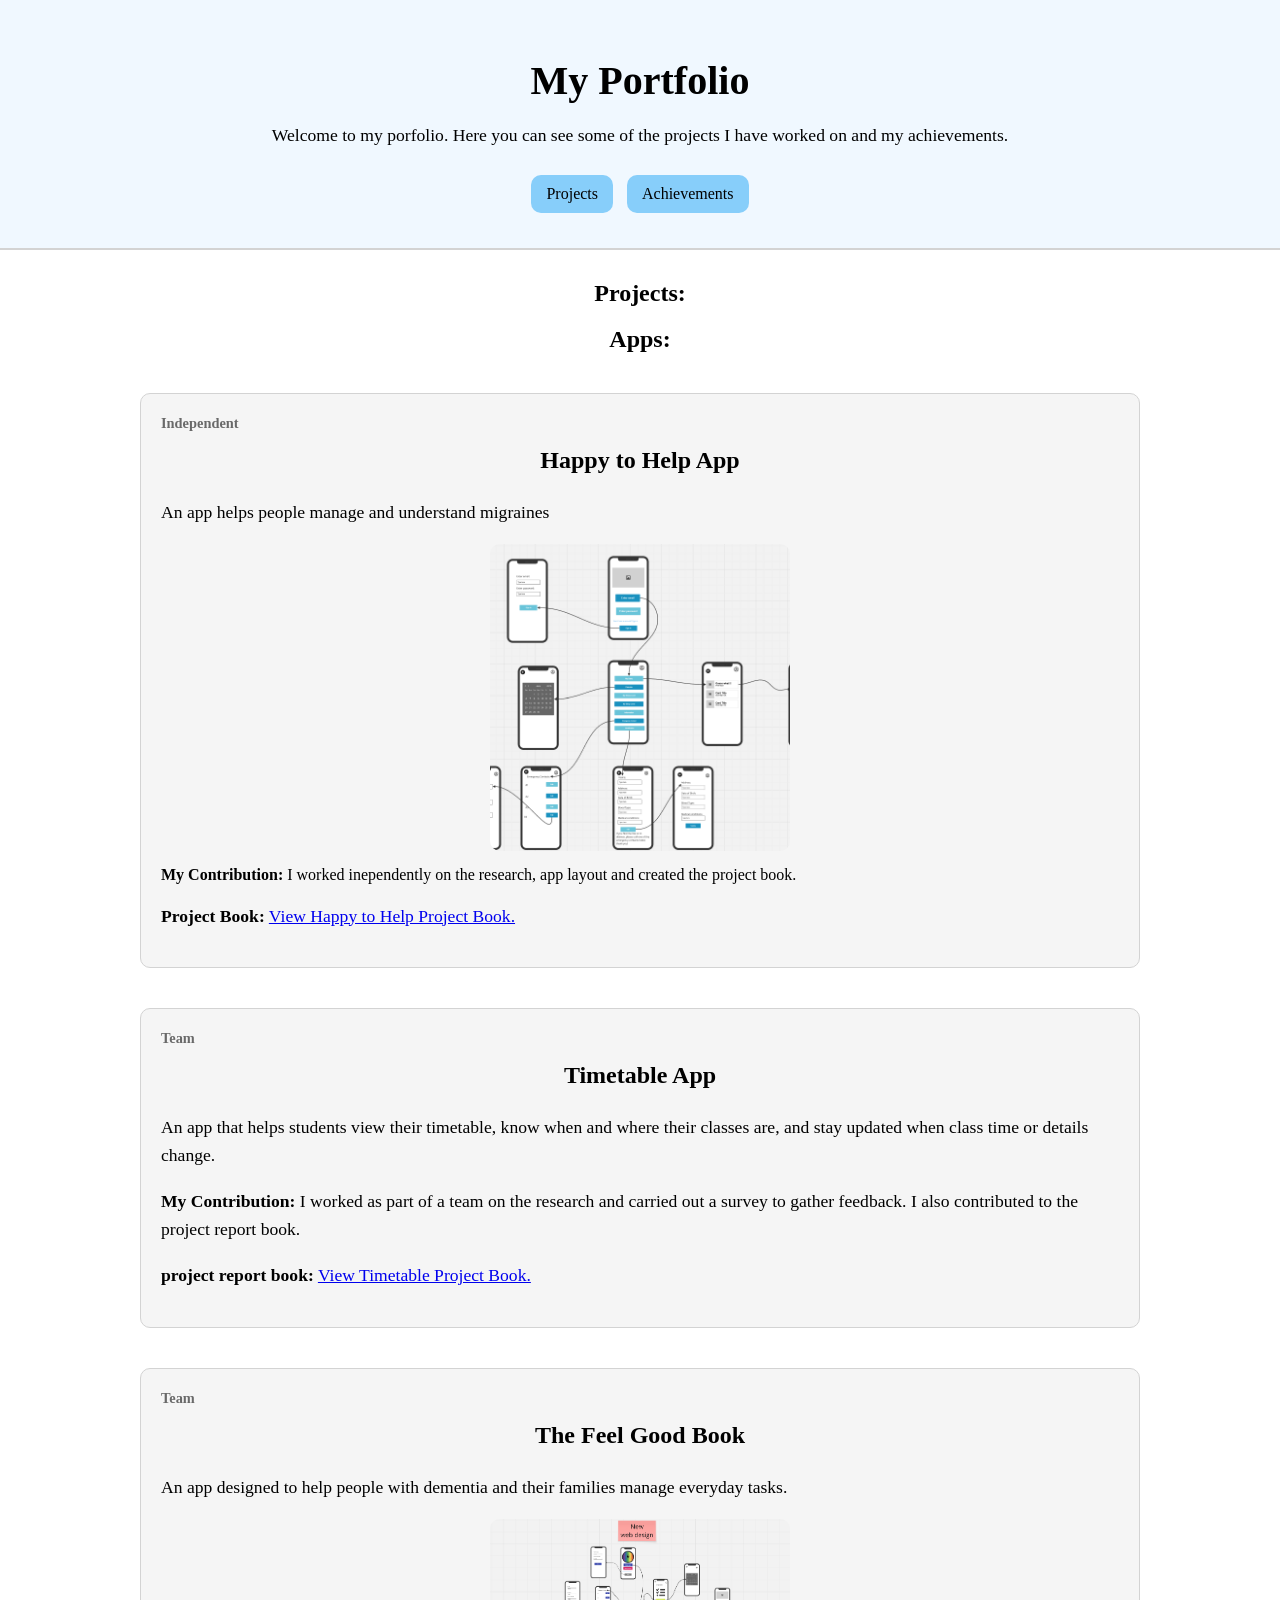
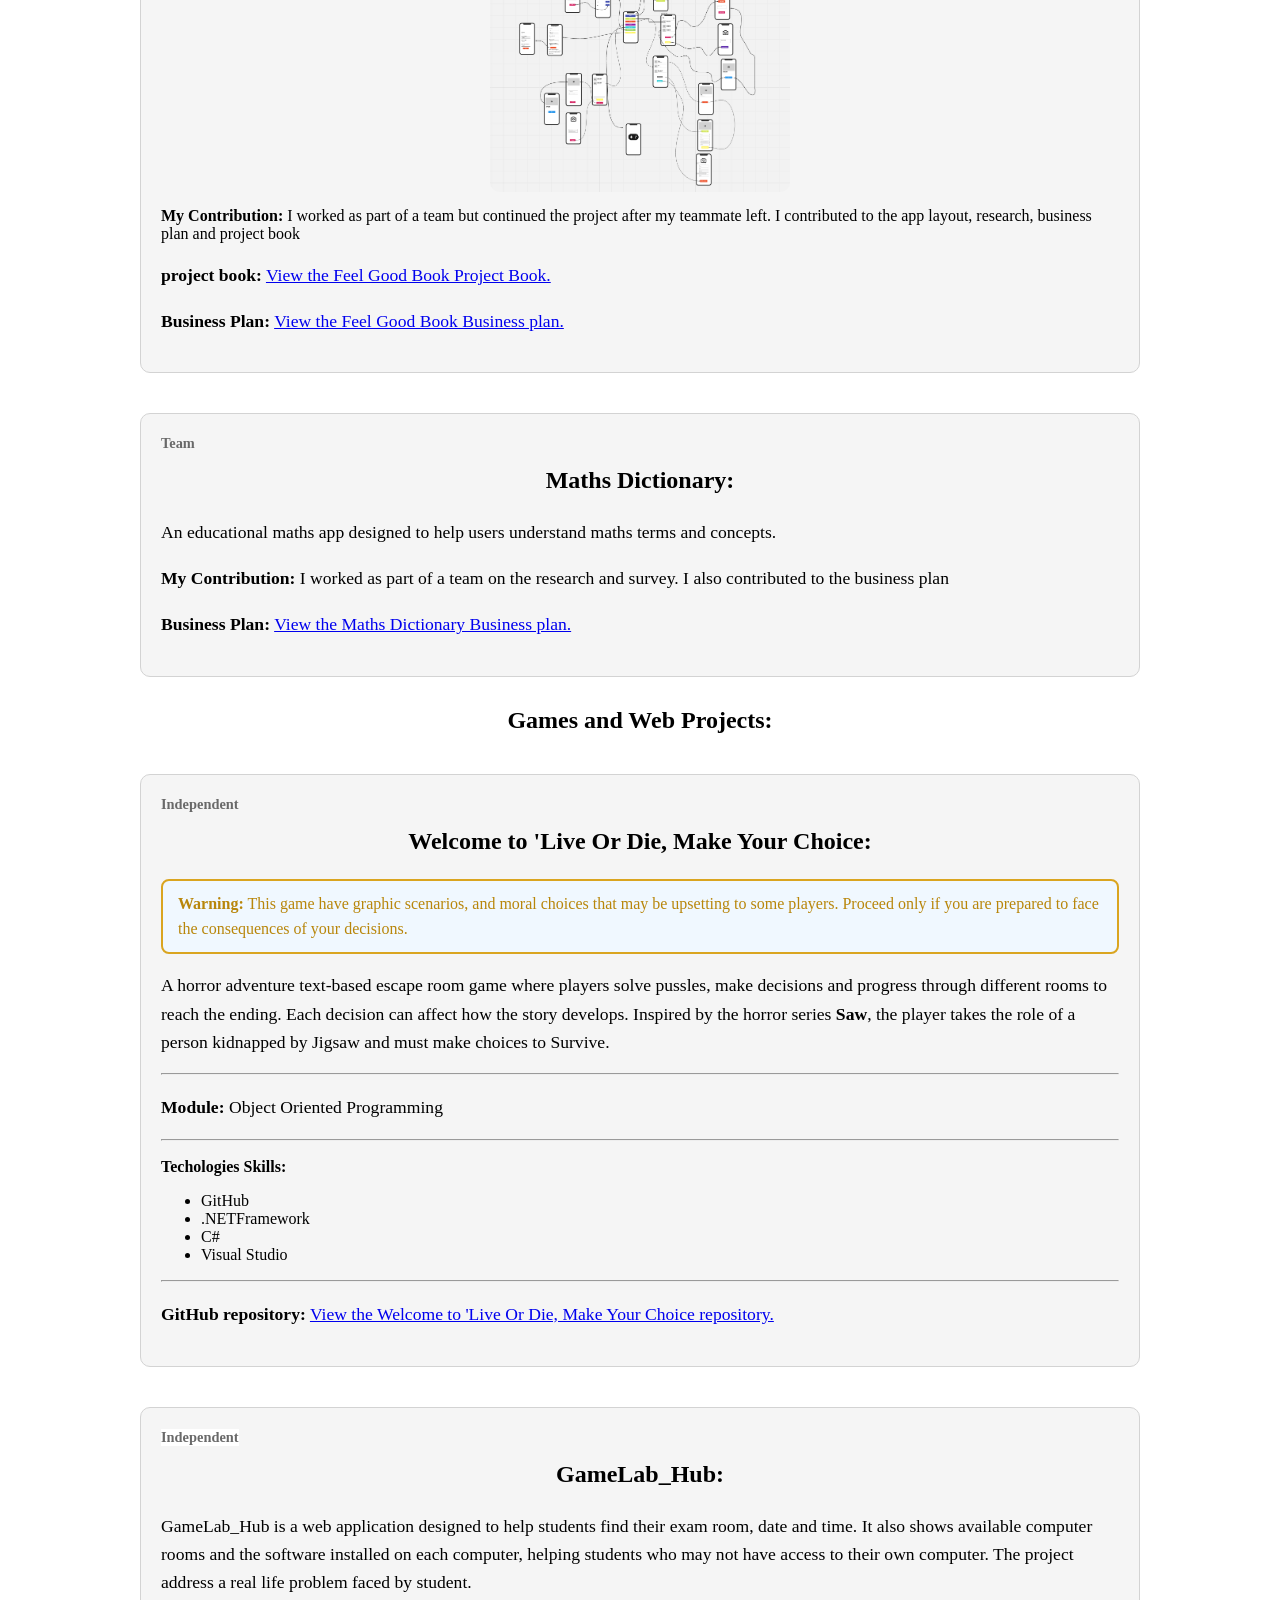
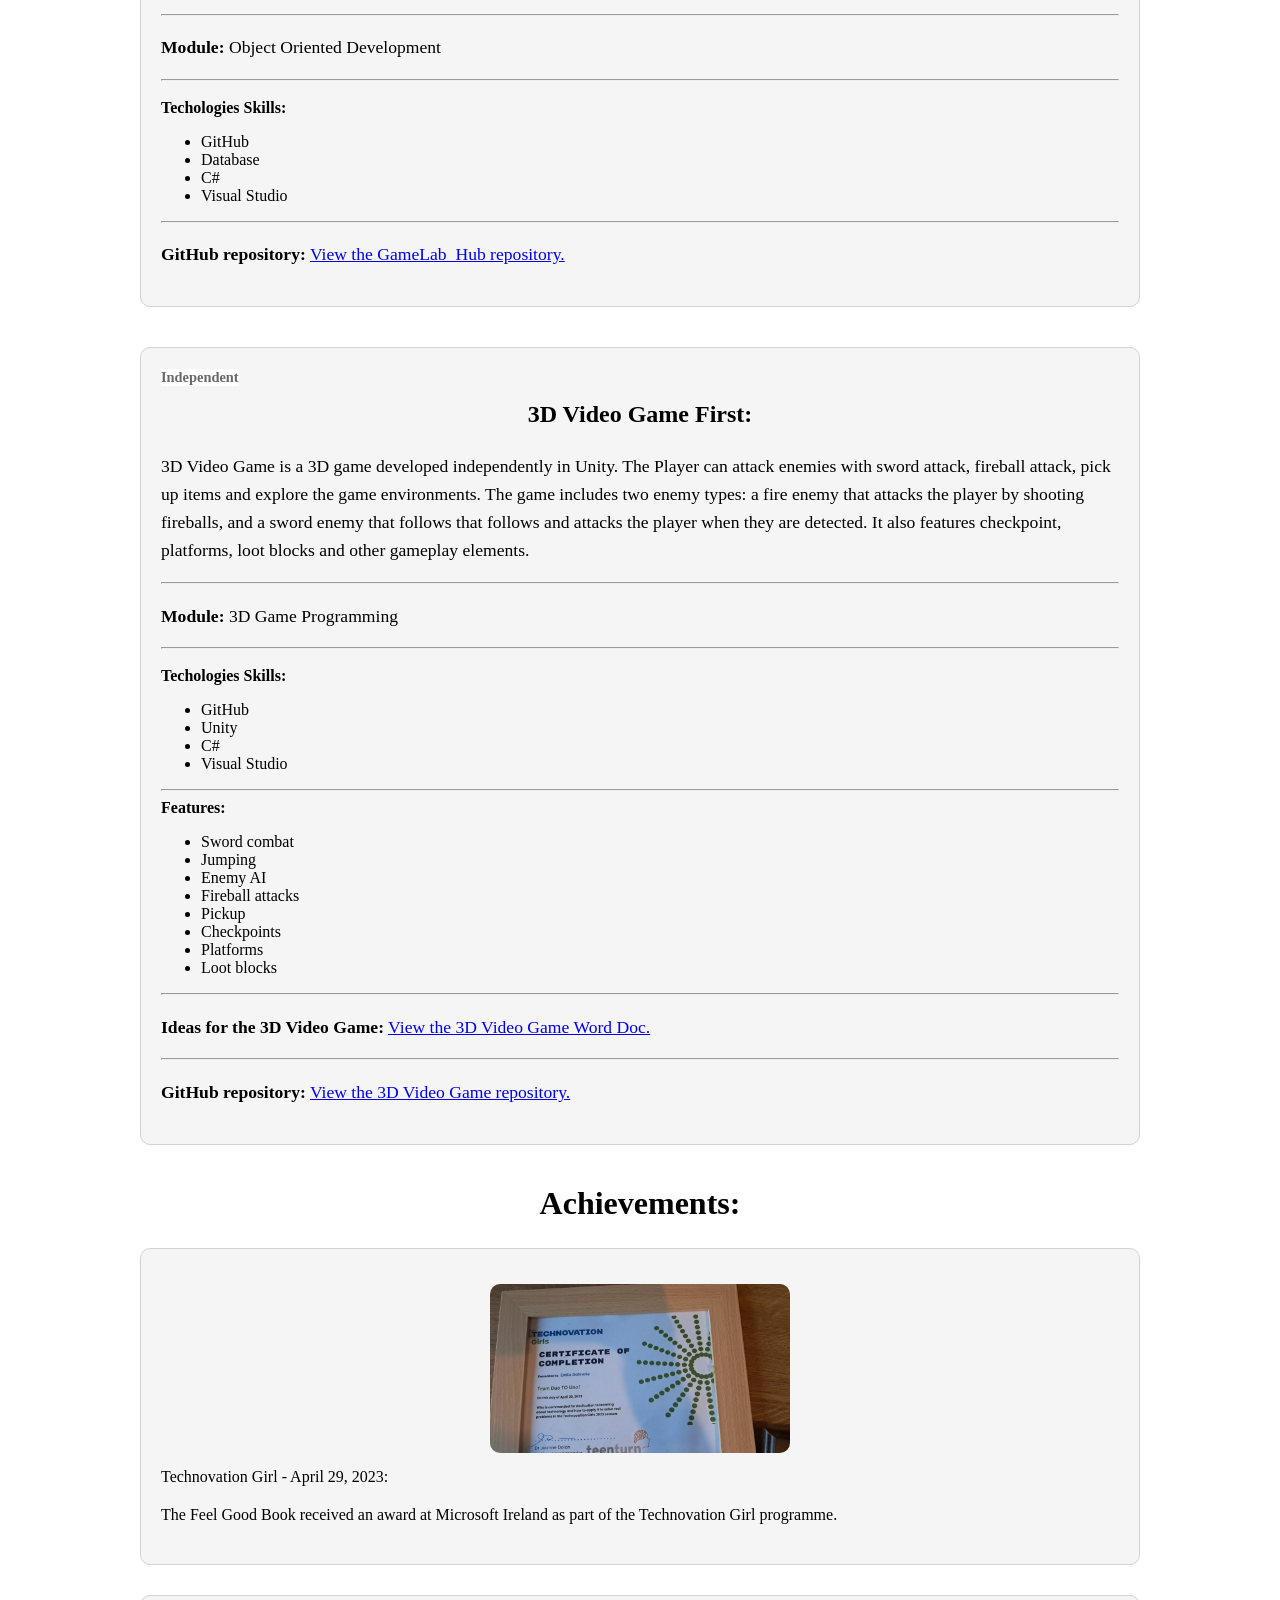
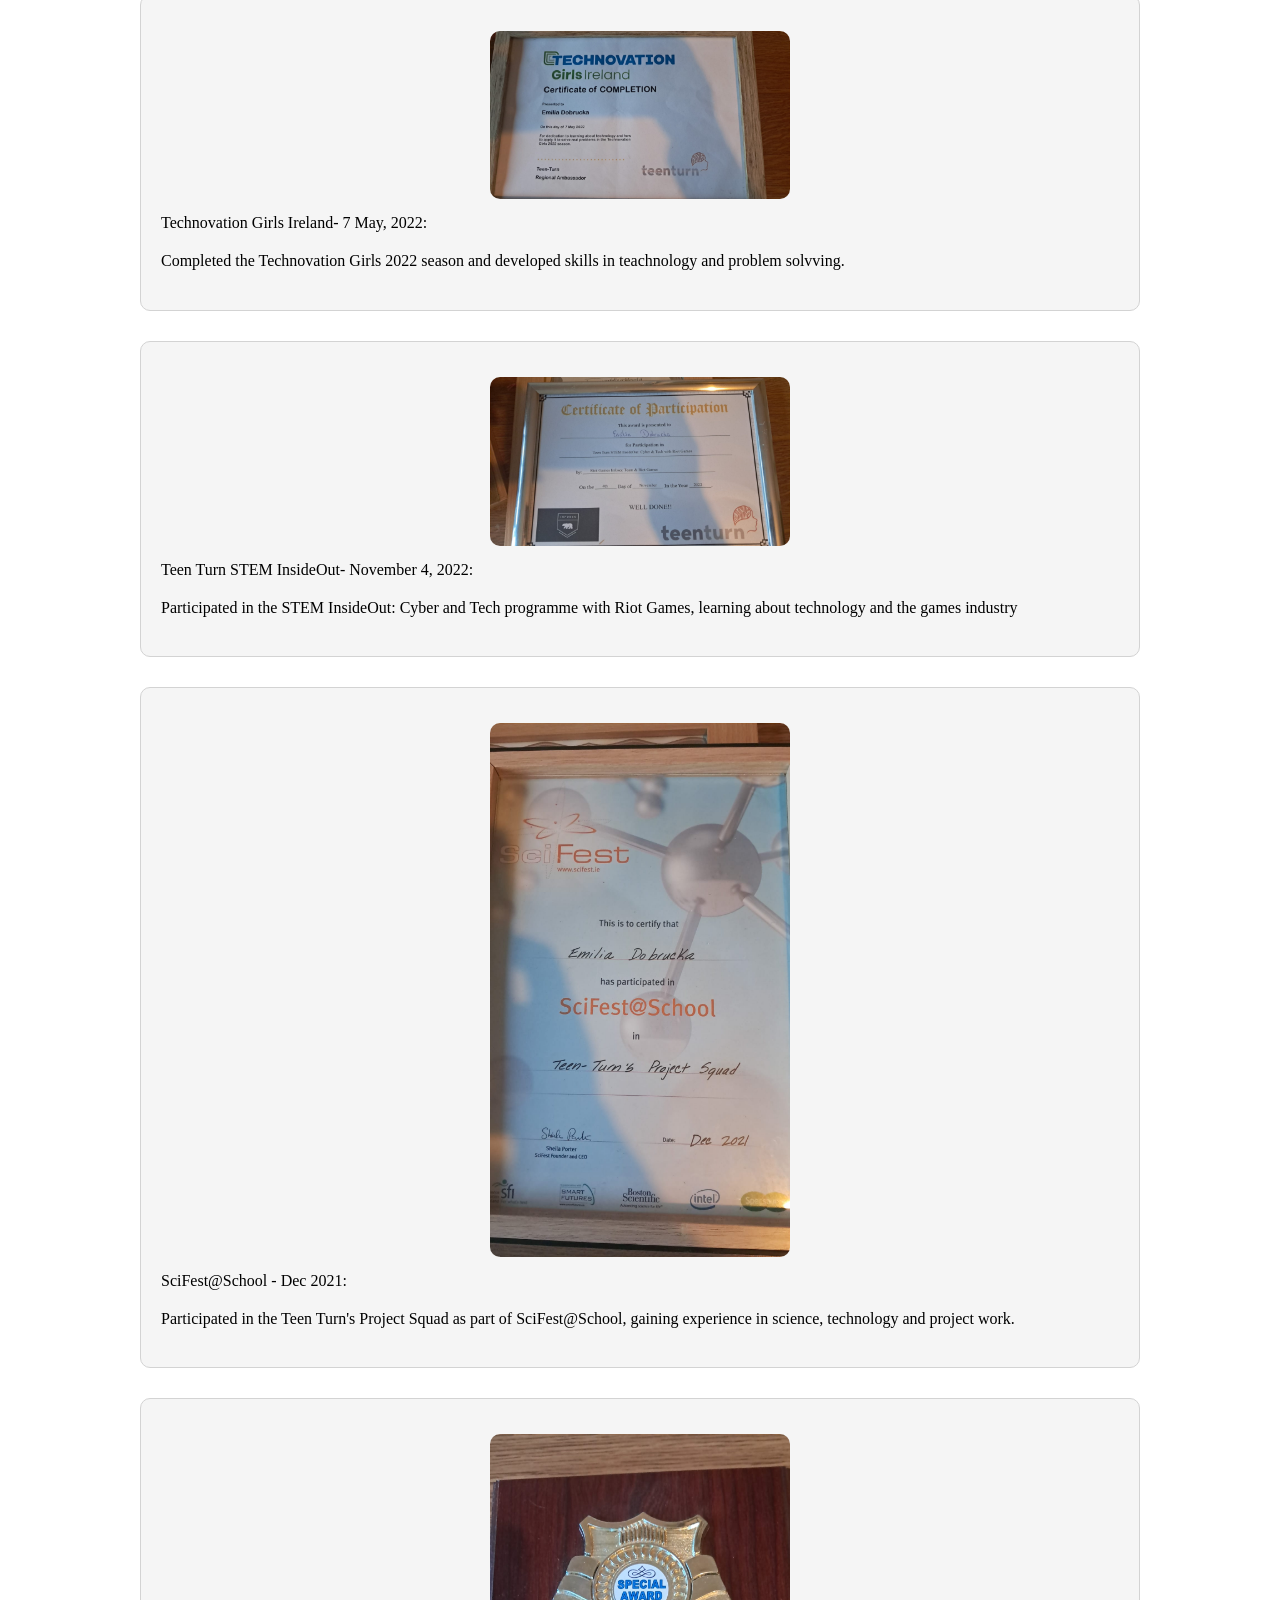
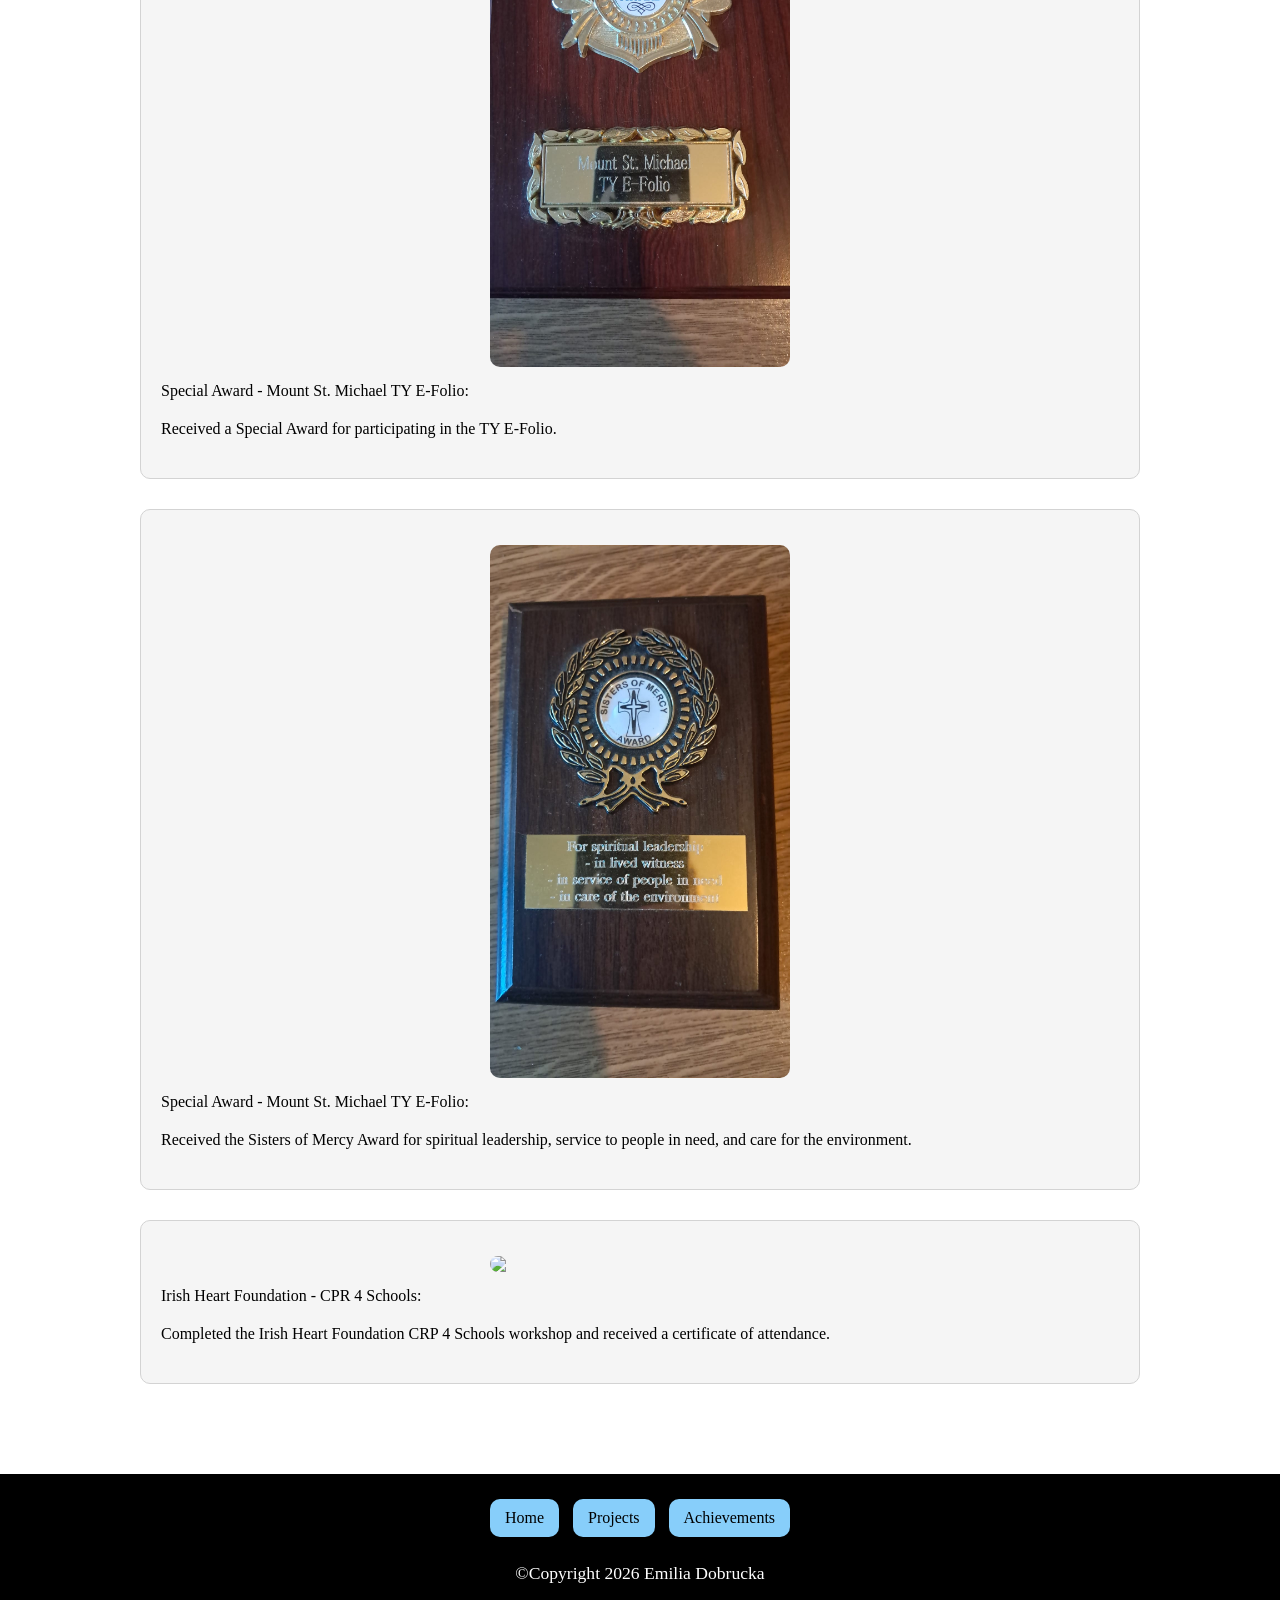
==== commit 3ba17901: "Update" ====
--- a/index.html
+++ b/index.html
@@ -251,7 +251,7 @@
 
                 <article class="achievement">
 
-                 <img src="Images/7 May 2022 _Tech.jpg" alt="The Feel Good Book_Tech"
+                 <img src="Images/The Feel Good Book_Tech.jpg" alt="The Feel Good Book_Tech"
 
                  <h3>Technovation Girl - April 29, 2023:</h3>           
                                    
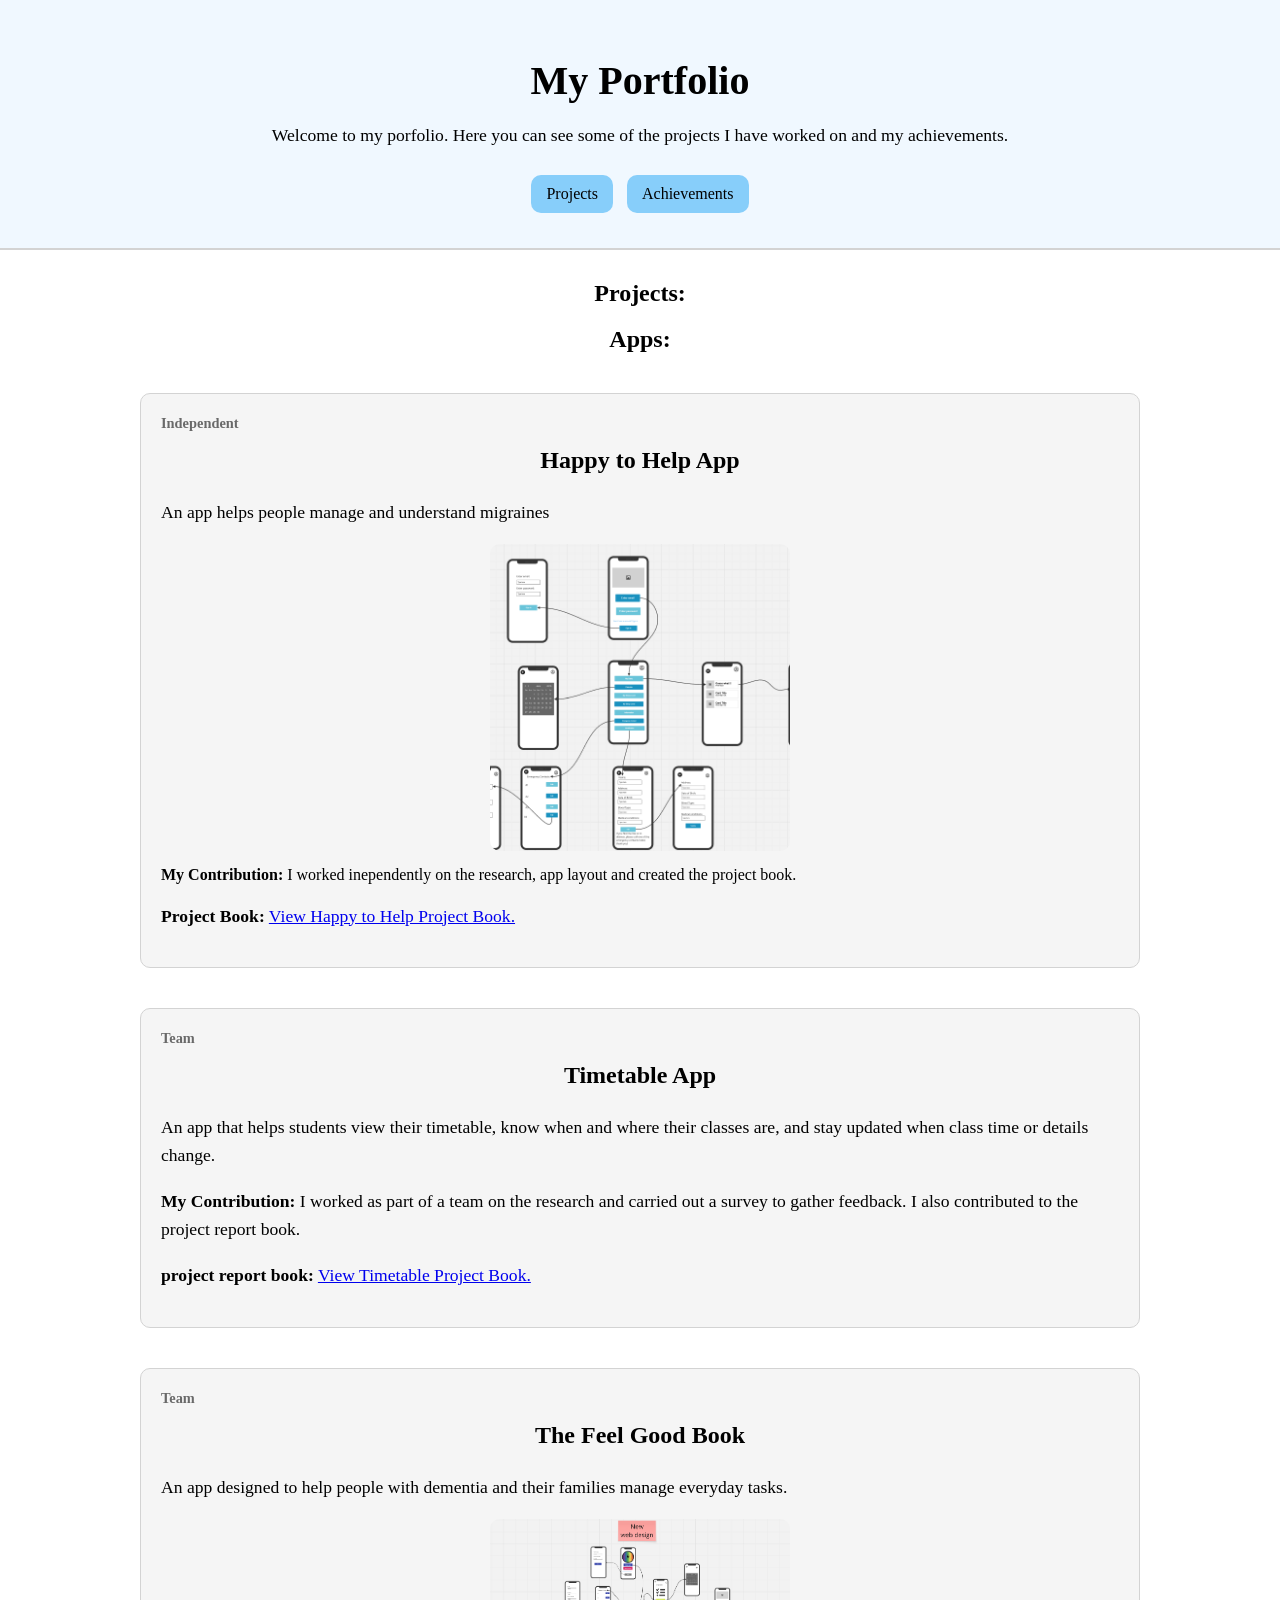
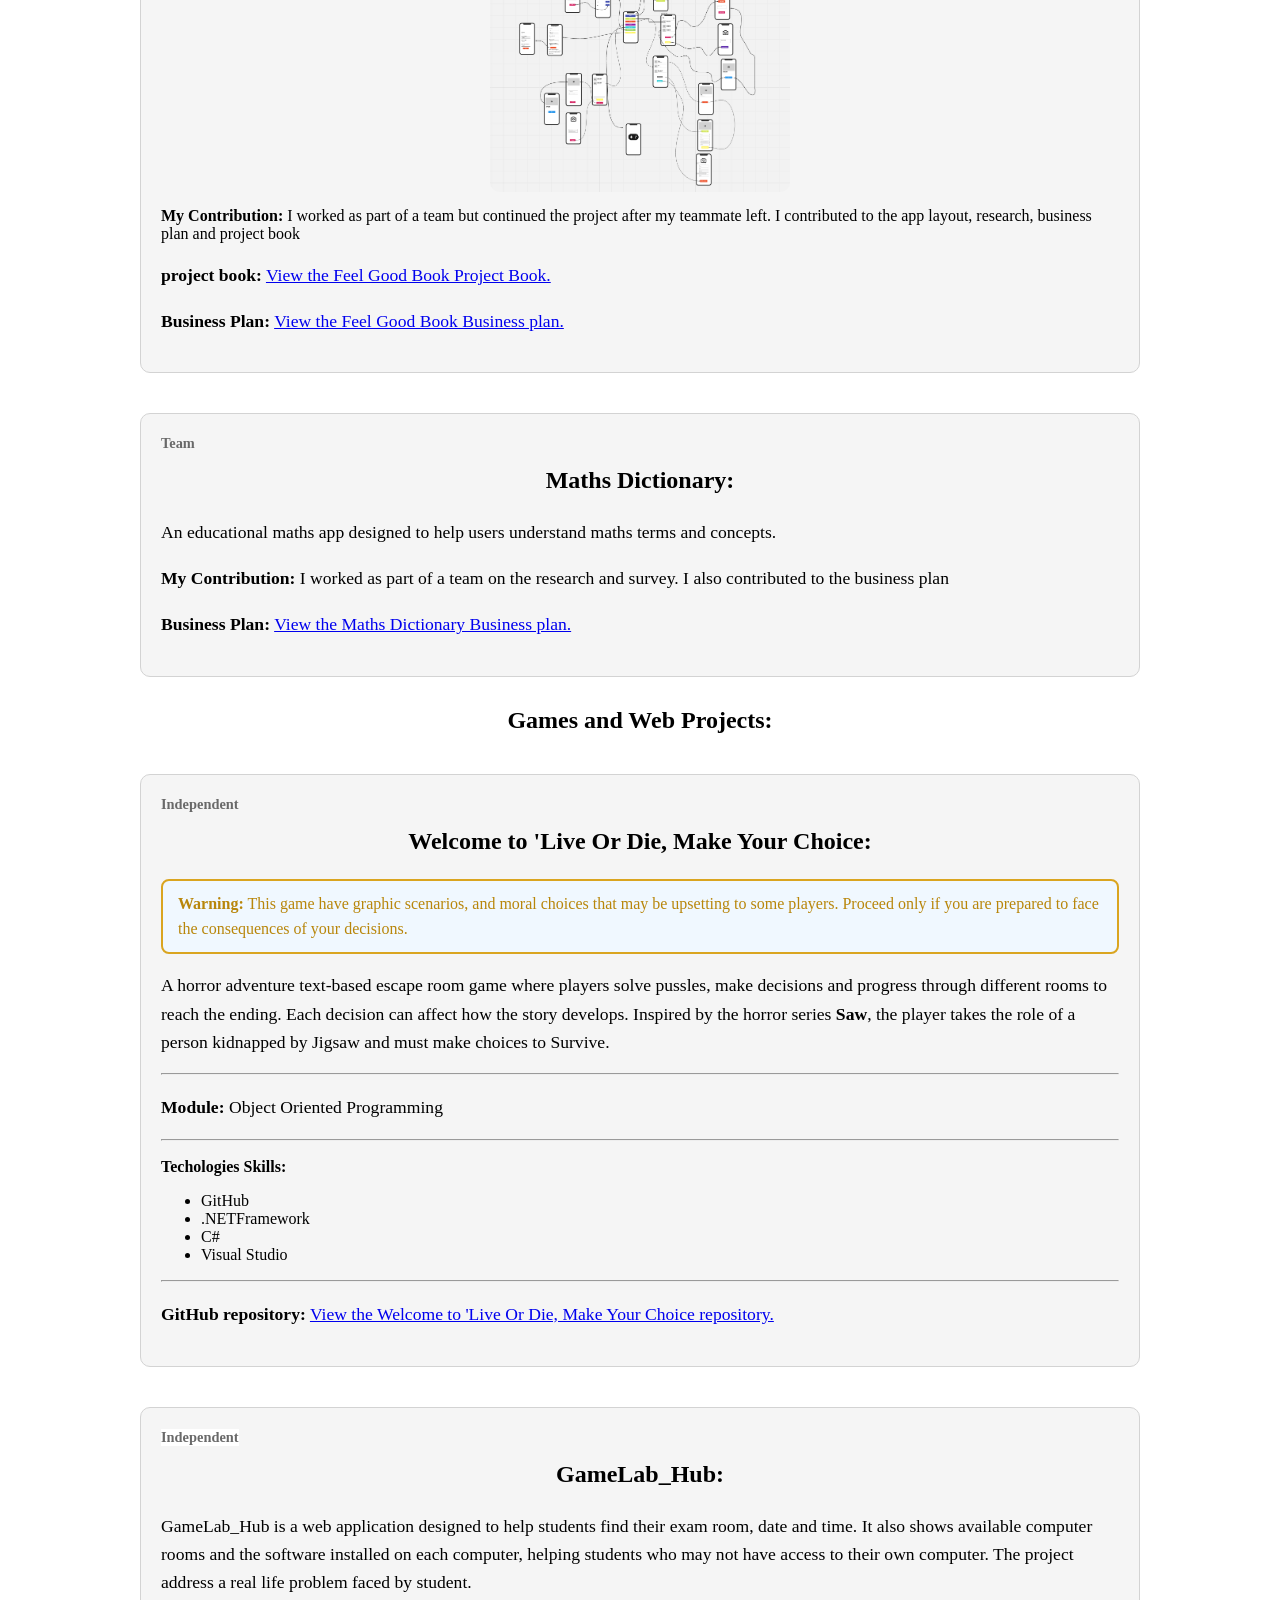
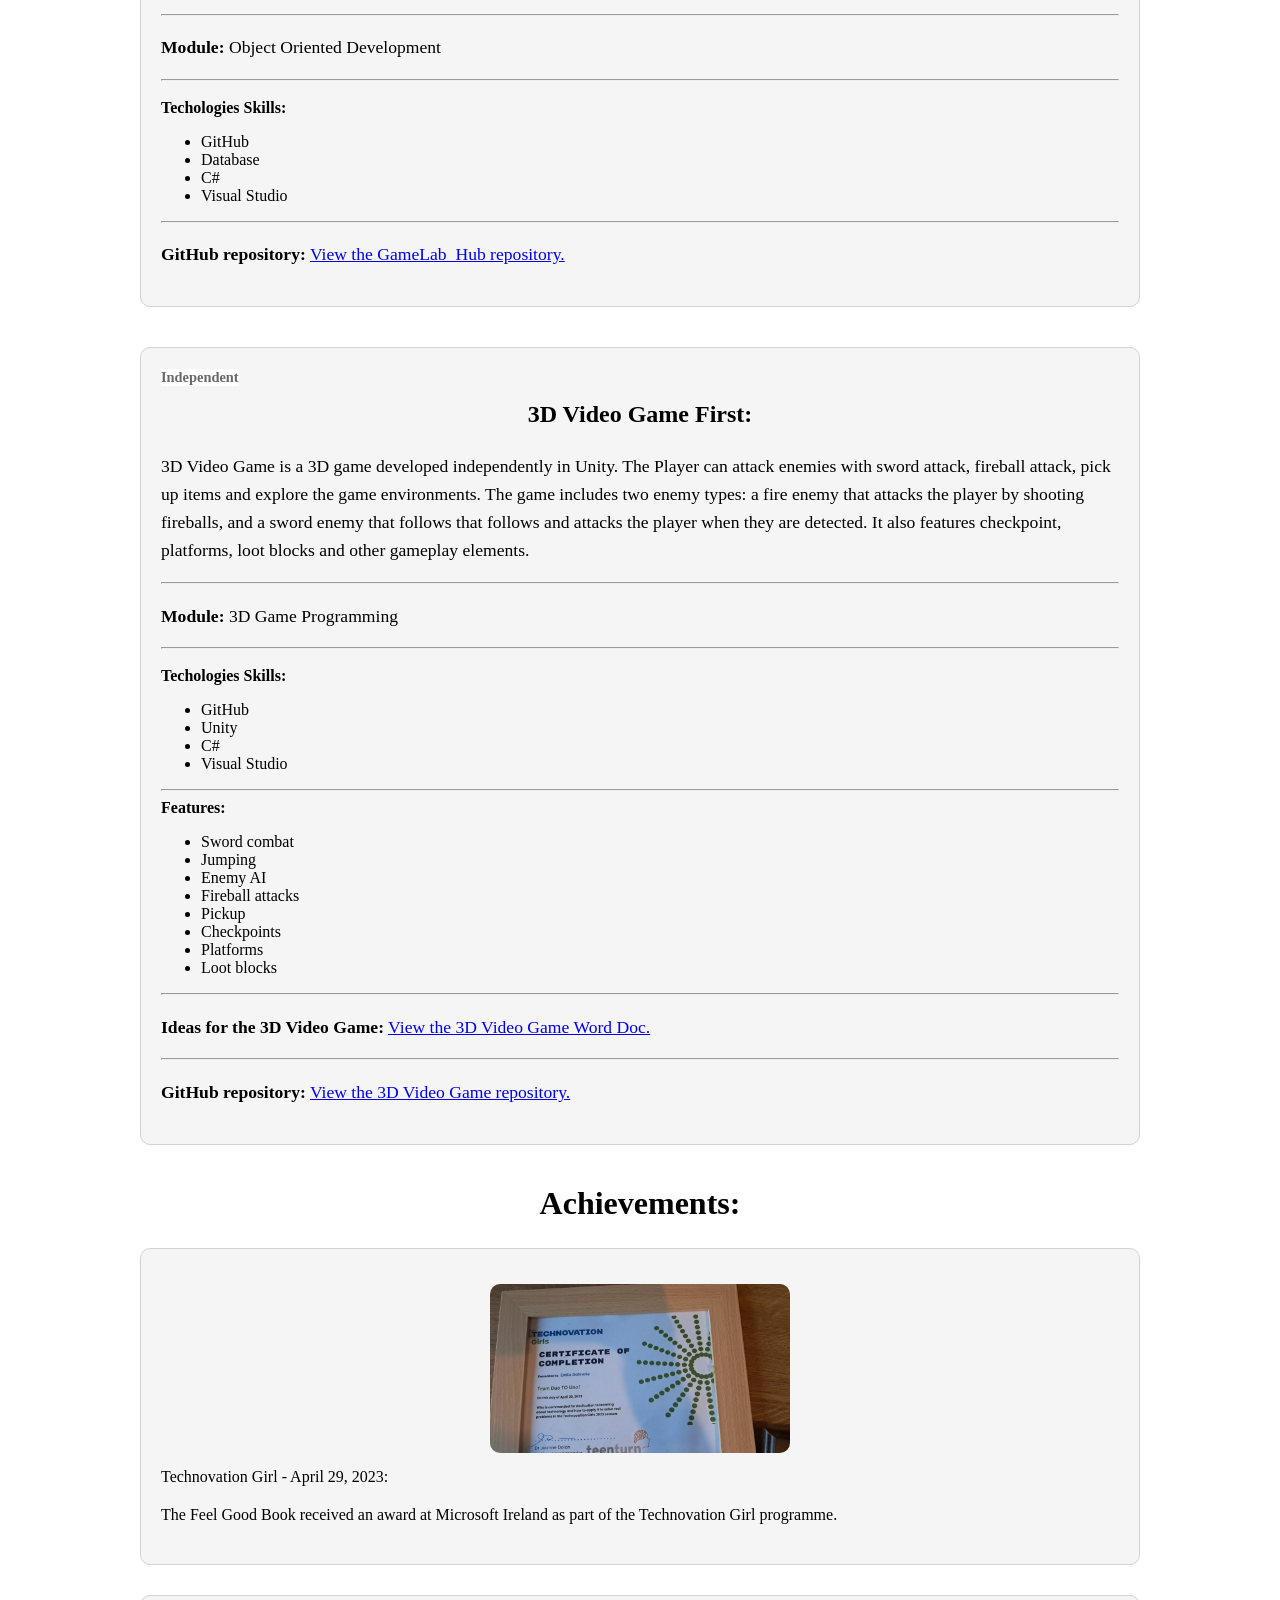
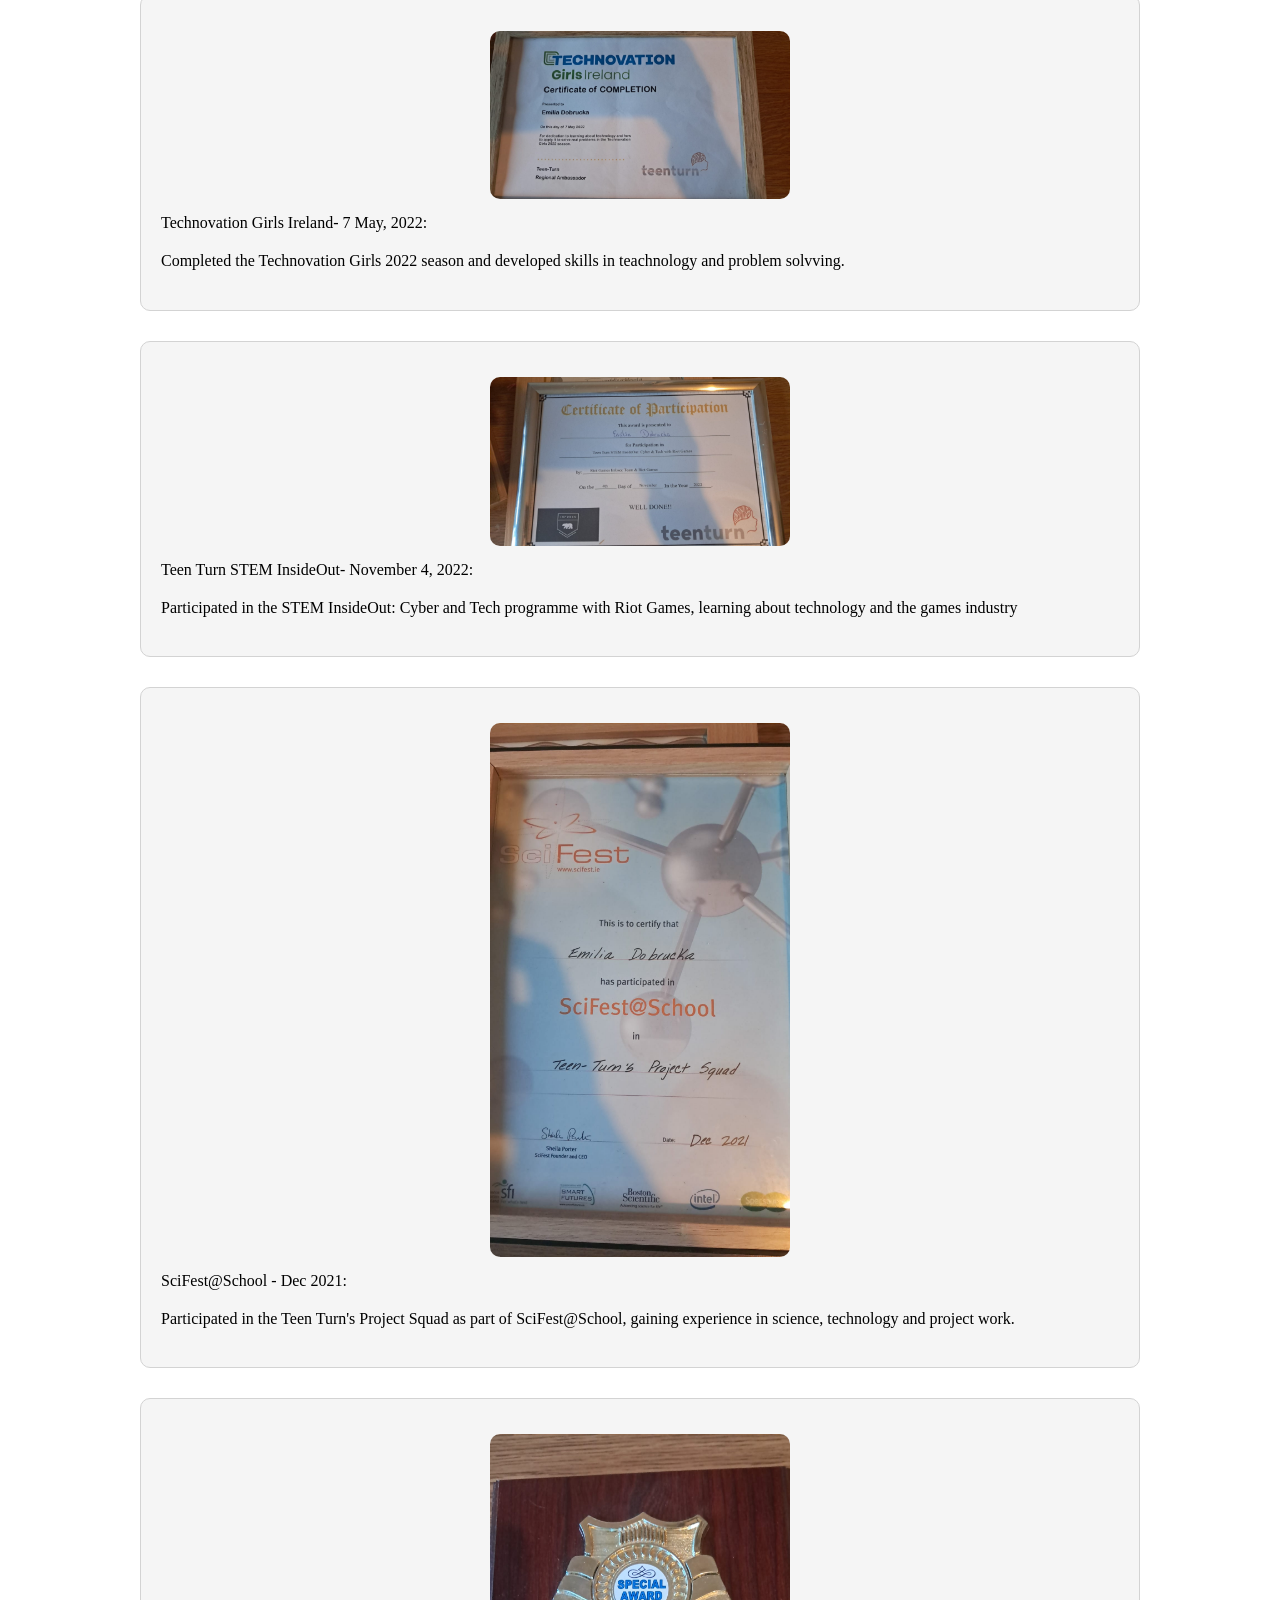
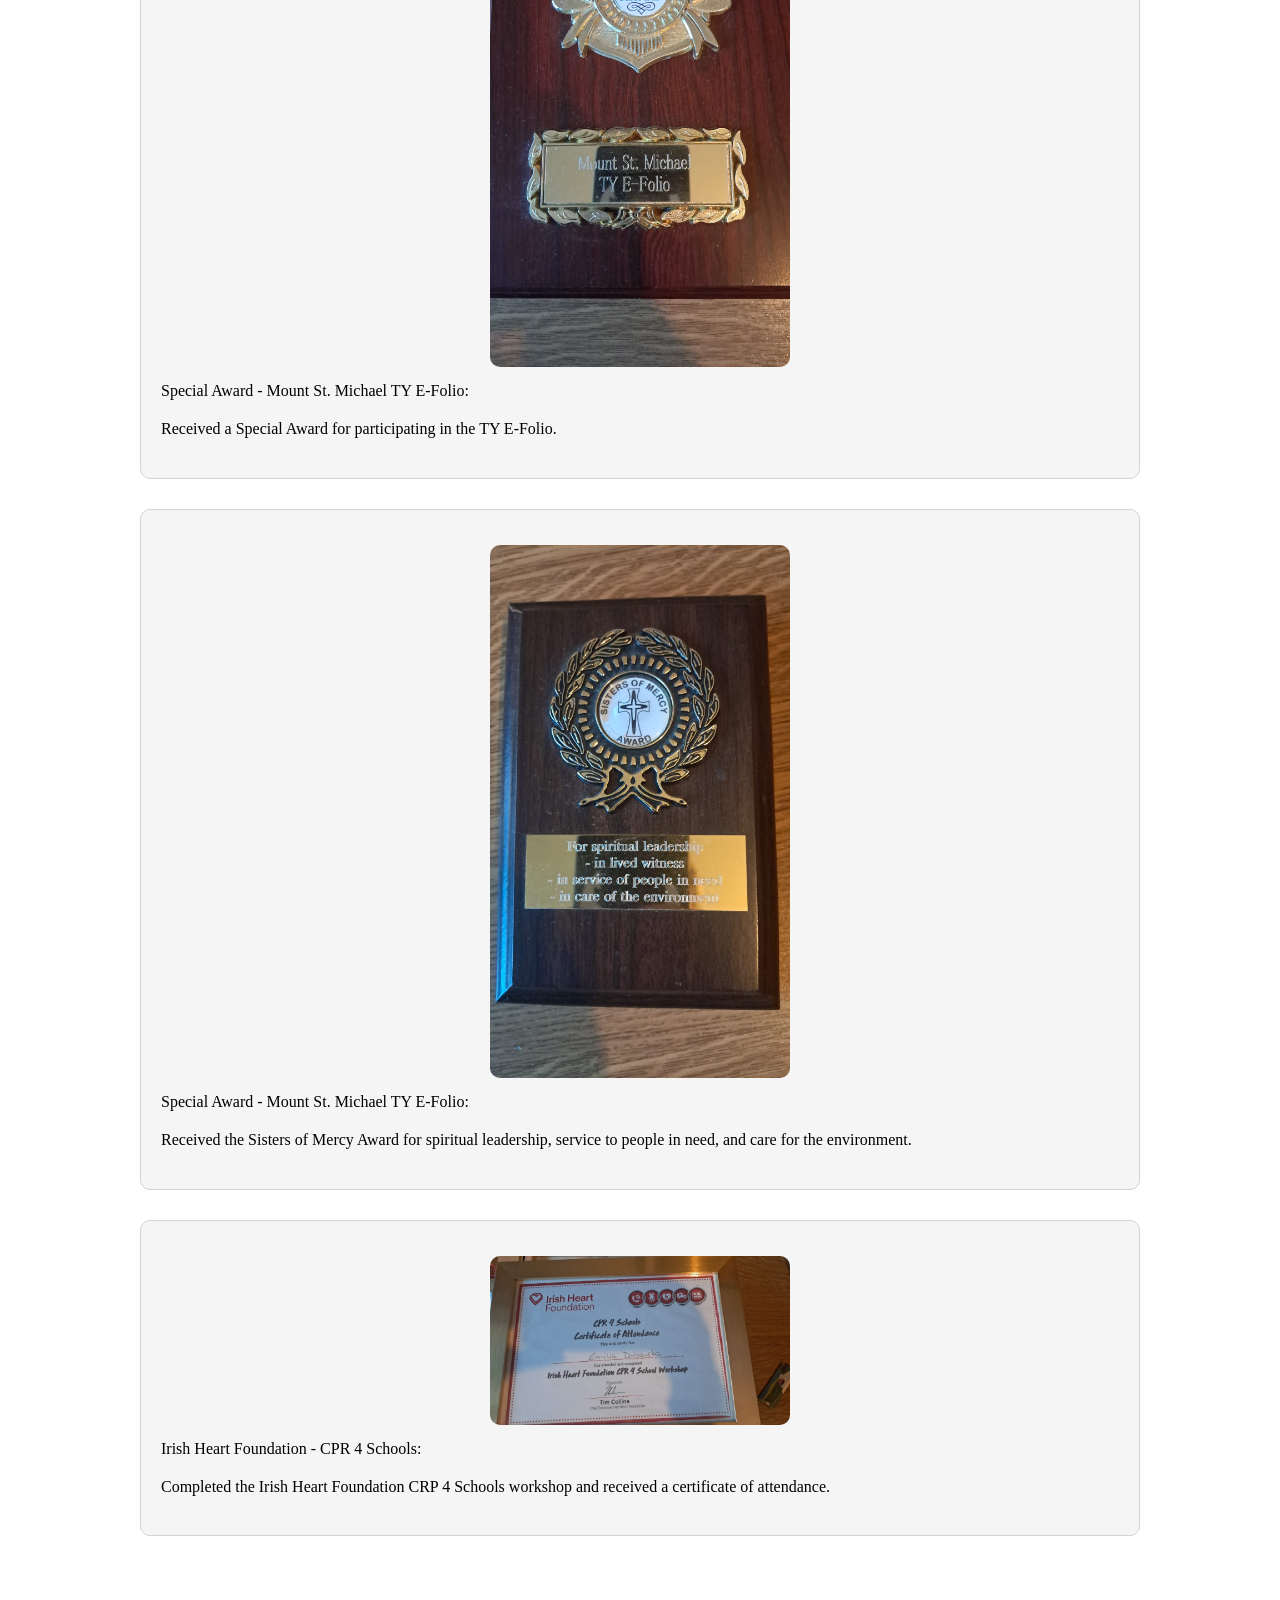
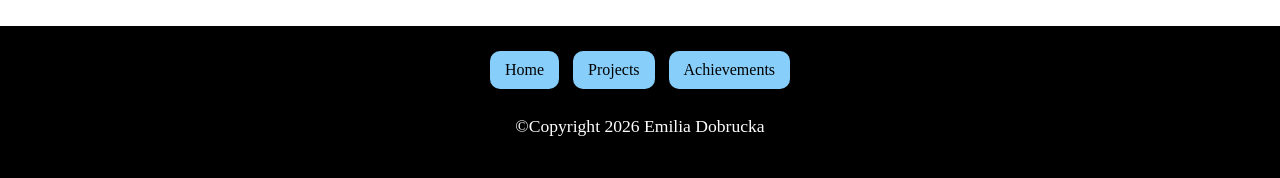
==== commit 854dce16: "Update" ====
--- a/index.html
+++ b/index.html
@@ -315,7 +315,7 @@
                </article> 
 
                 <article class="achievement">
-                 <img src="Images/CPR.jpgCPR 4 School"
+                 <img src="Images/CPR.jpg" alt="CPR4 School"
 
                  <h3>Irish Heart Foundation - CPR 4 Schools:</h3>           
                                    
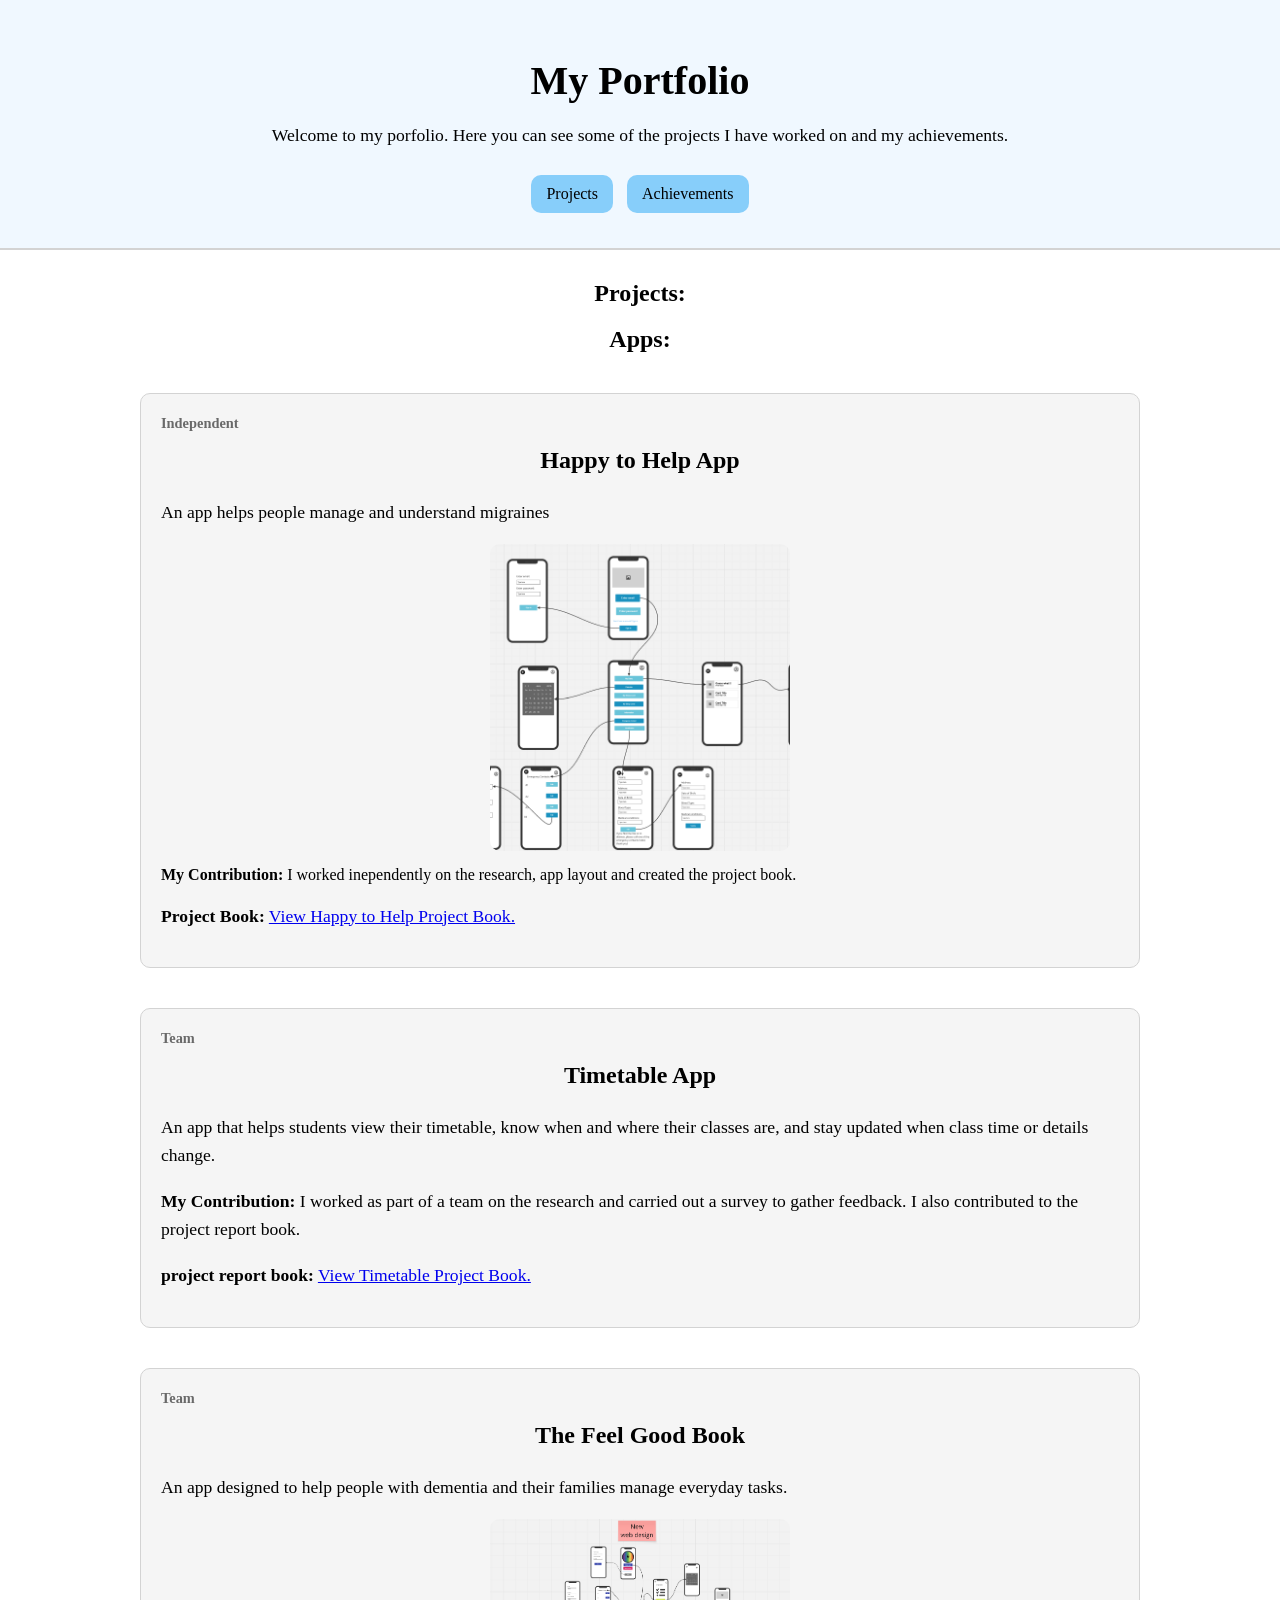
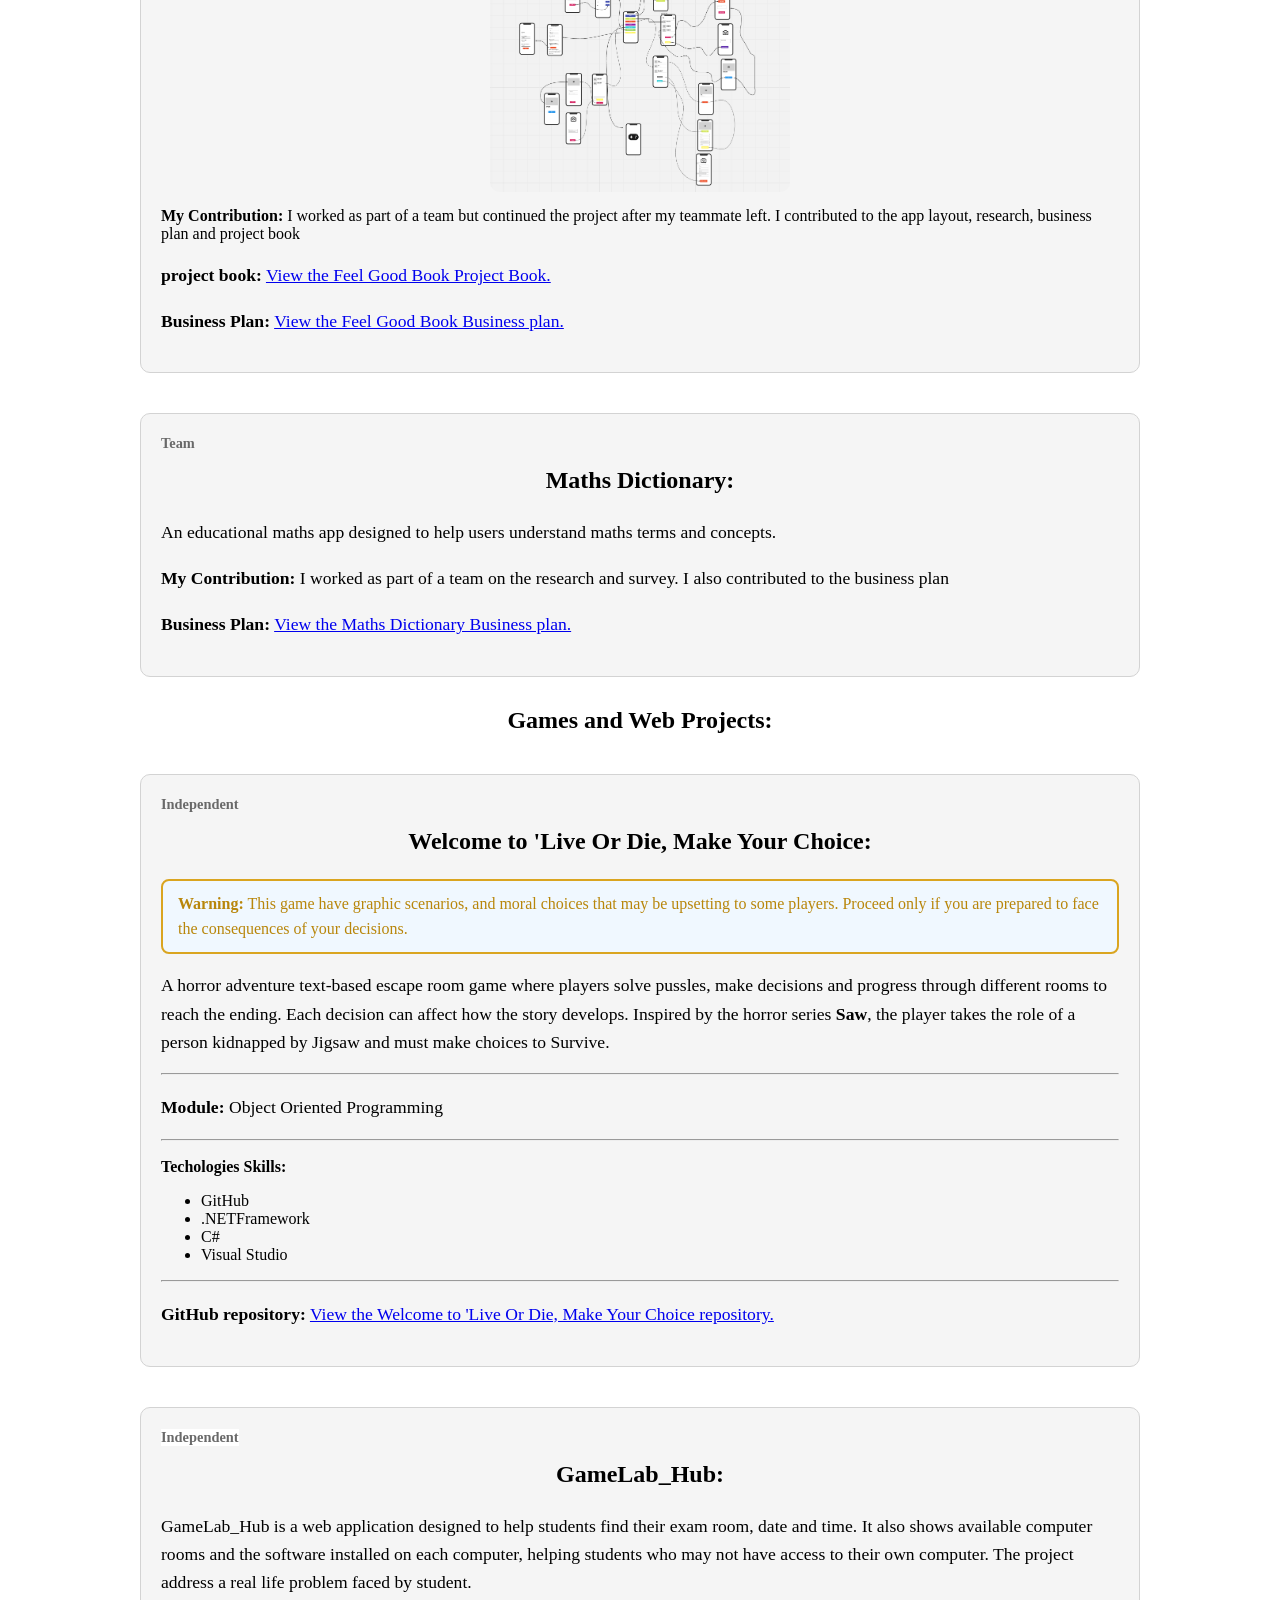
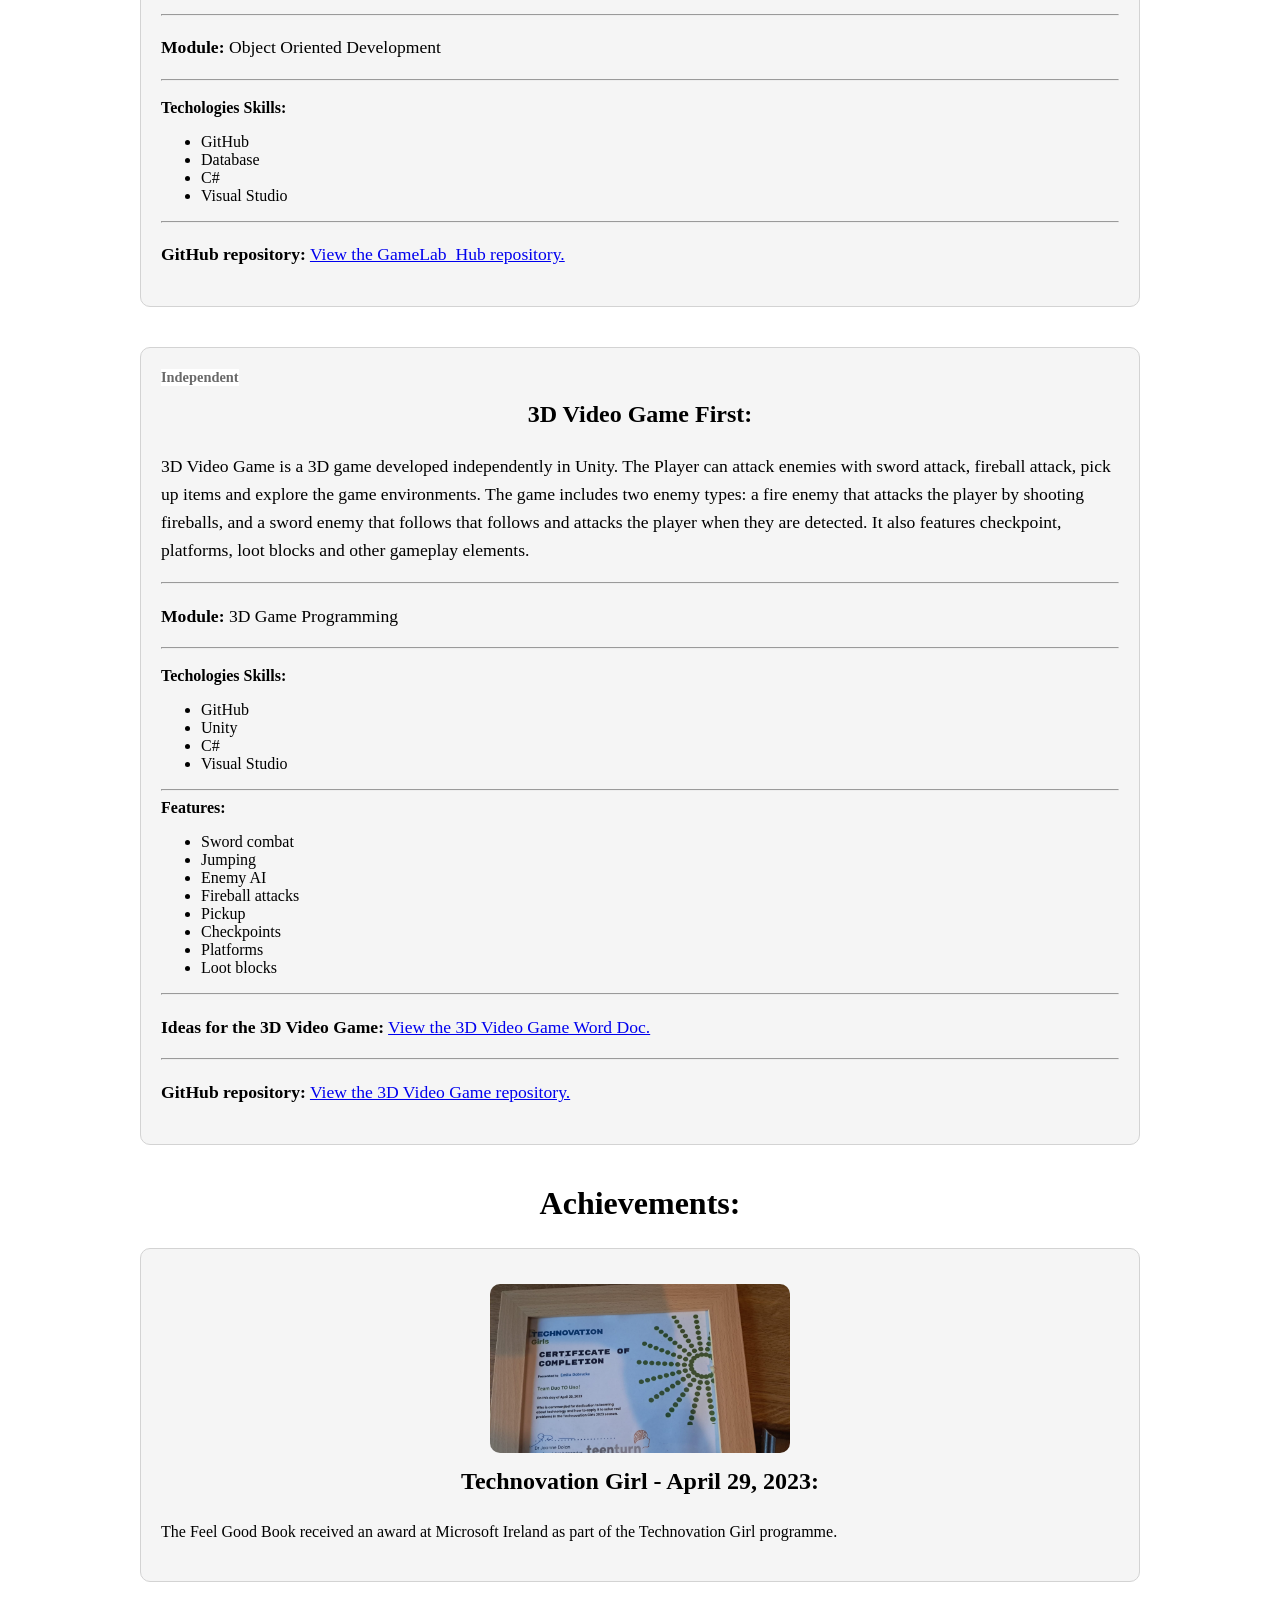
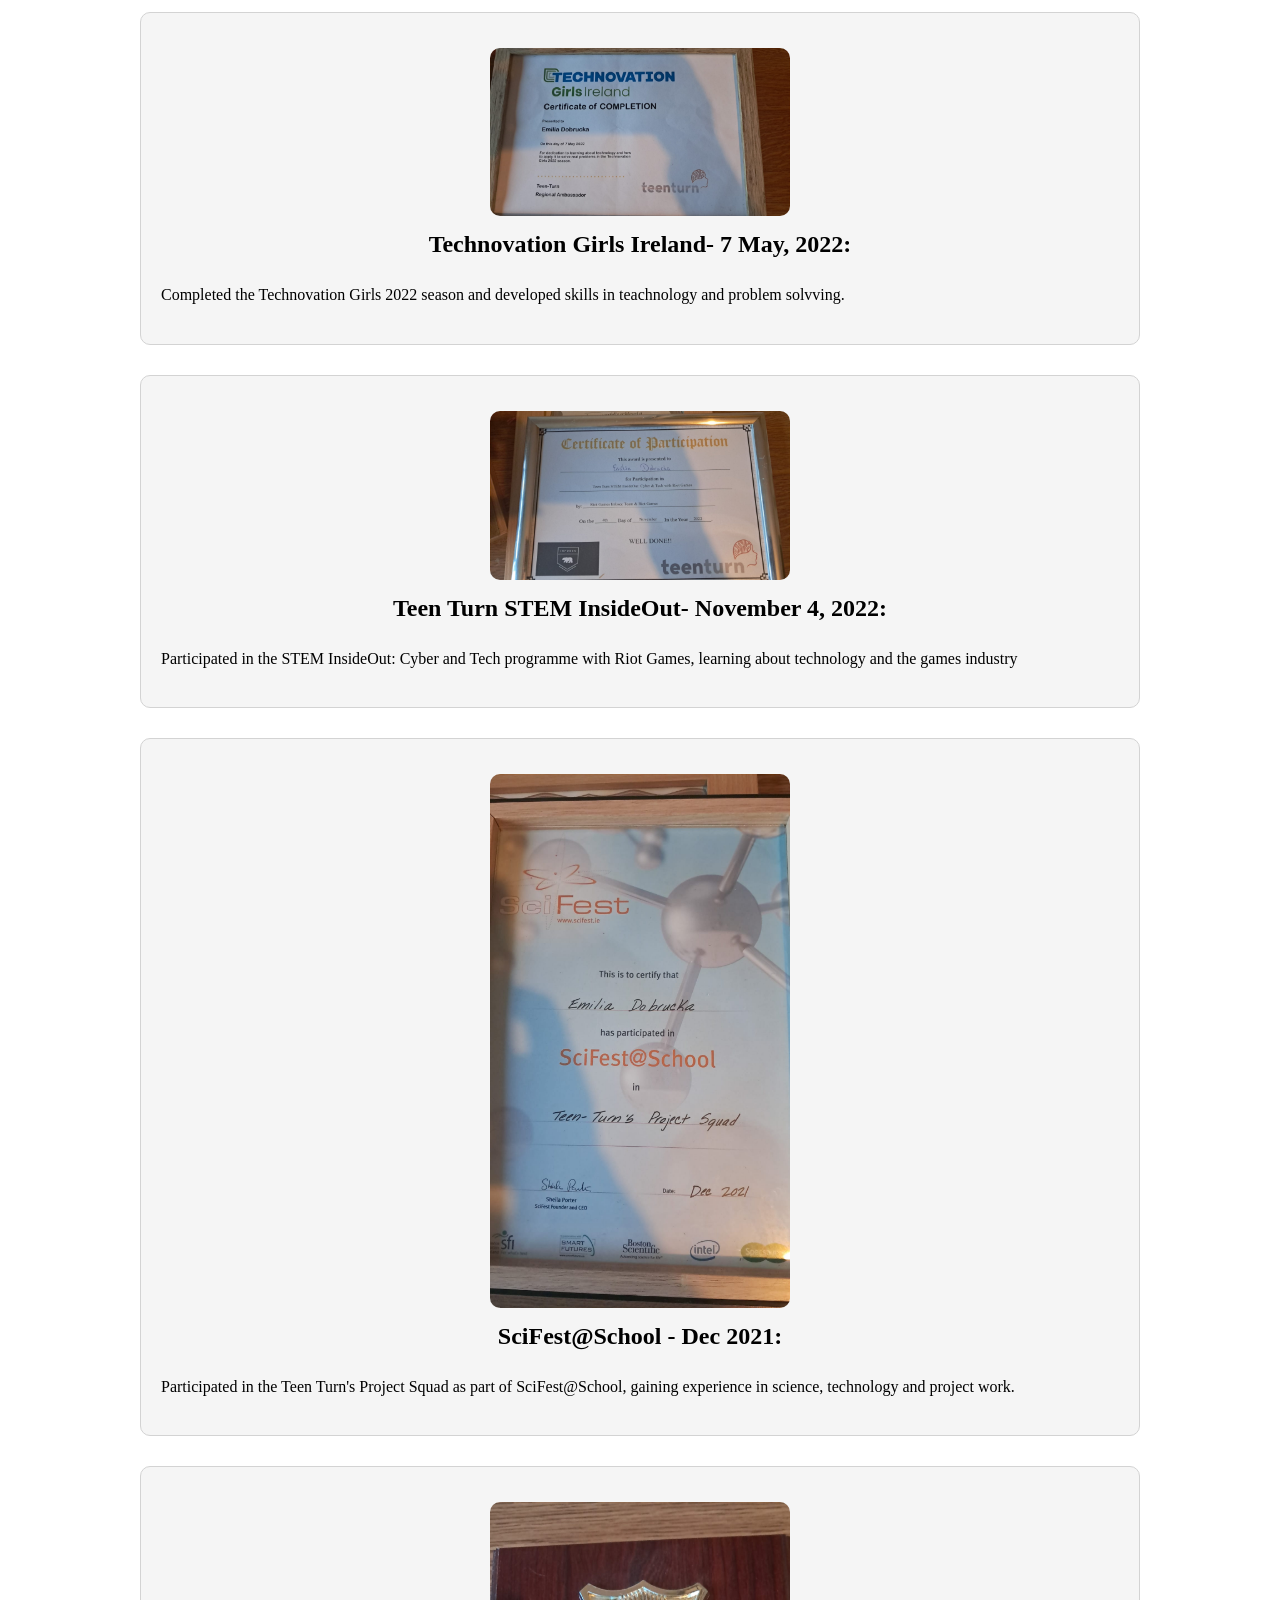
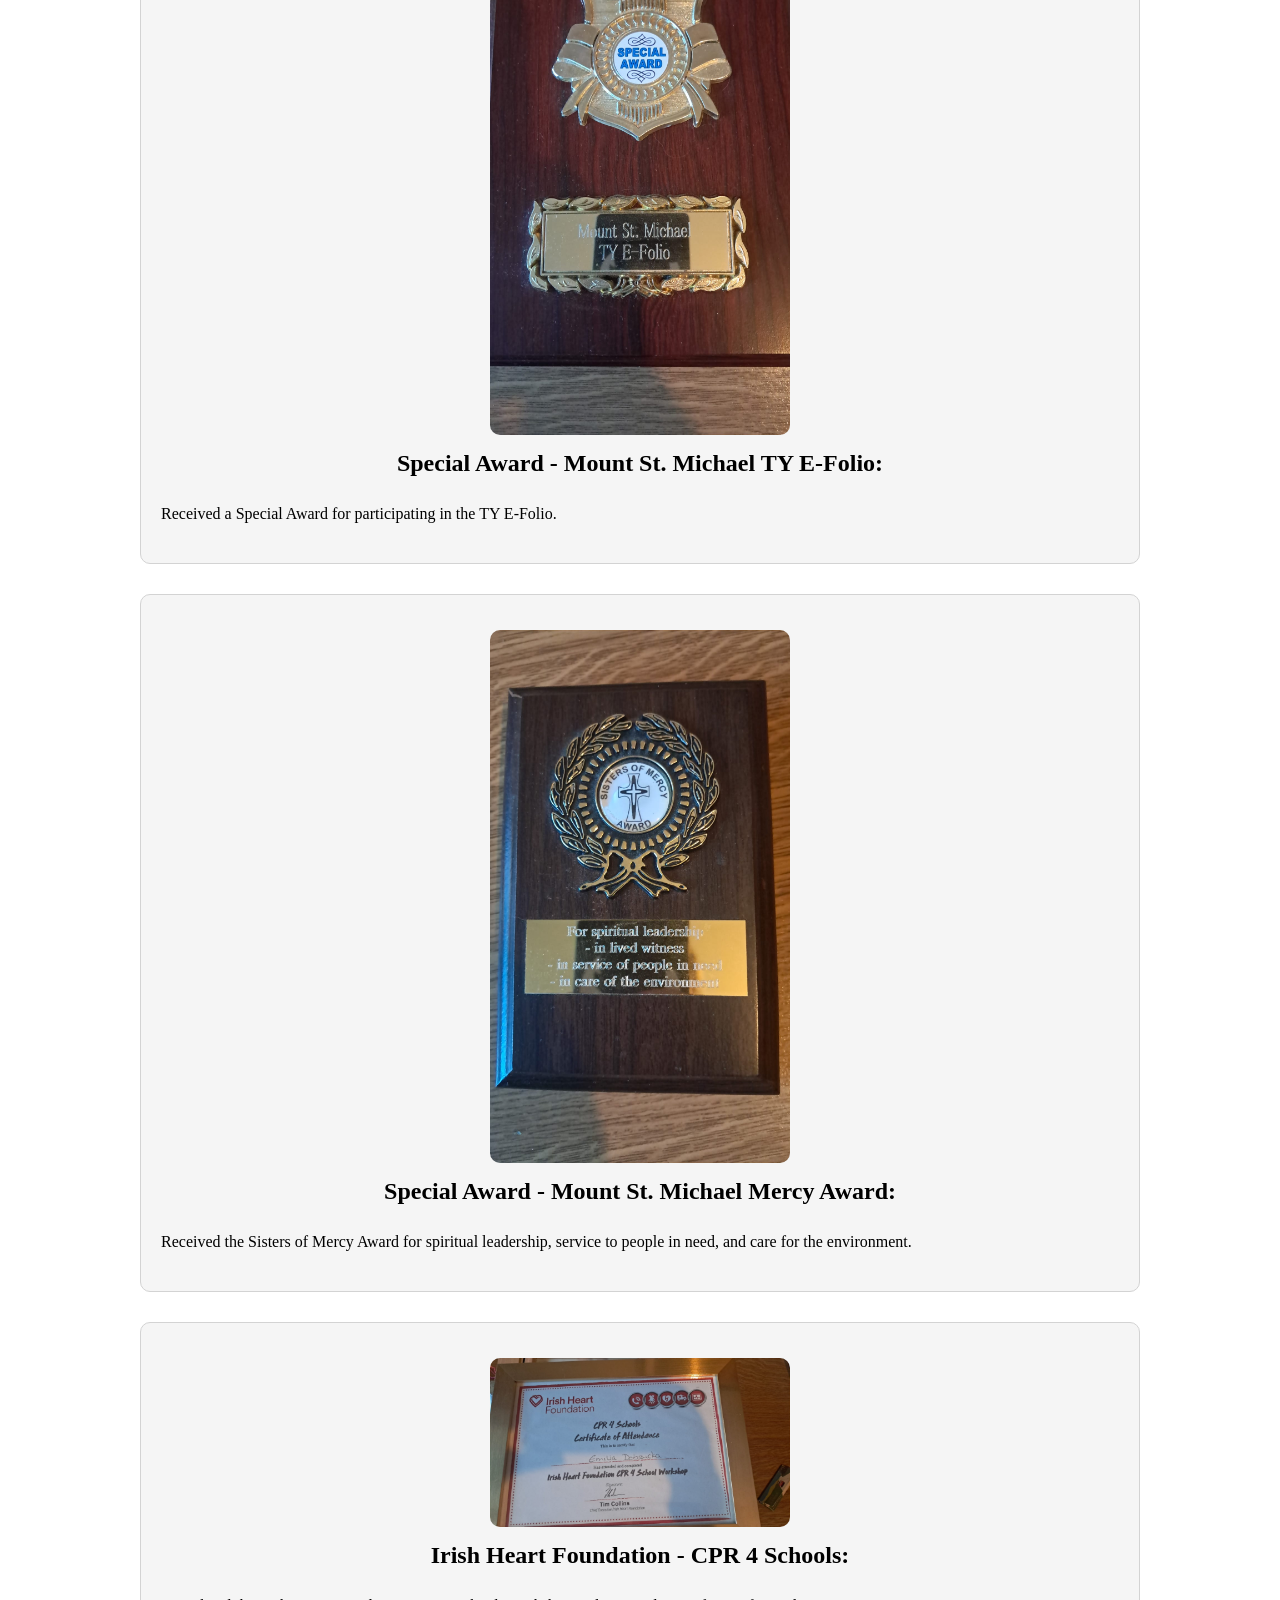
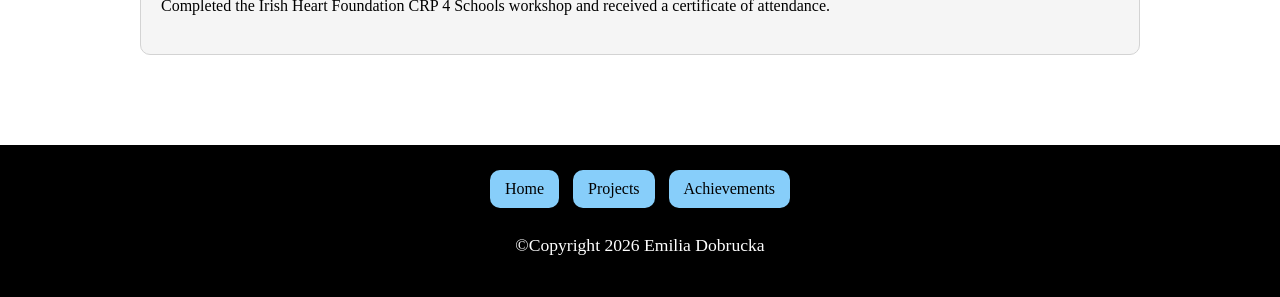
==== commit 6810dde9: "Update" ====
--- a/index.html
+++ b/index.html
@@ -251,7 +251,7 @@
 
                 <article class="achievement">
 
-                 <img src="Images/The Feel Good Book_Tech.jpg" alt="The Feel Good Book_Tech"
+                 <img src="Images/The Feel Good Book_Tech.jpg" alt="The Feel Good Book_Tech">
 
                  <h3>Technovation Girl - April 29, 2023:</h3>           
                                    
@@ -262,7 +262,7 @@
                
                 <article class="achievement">
 
-                 <img src="Images/7 May 2022 _Tech.jpg" alt="7 May_Tech"
+                 <img src="Images/7 May 2022 _Tech.jpg" alt="7 May_Tech">
 
                  <h3>Technovation Girls Ireland- 7 May, 2022:</h3>           
                                    
@@ -272,7 +272,7 @@
                </article> 
 
                <article class="achievement">
-                 <img src="Images/Riot Games.jpg" alt="Riot Games"
+                 <img src="Images/Riot Games.jpg" alt="Riot Games">
 
                  <h3>Teen Turn STEM InsideOut- November 4, 2022:</h3>           
                                    
@@ -283,7 +283,7 @@
                </article> 
 
                <article class="achievement">
-                 <img src="Images/SciFest@School.jpg" alt="SciFest@School"
+                 <img src="Images/SciFest@School.jpg" alt="SciFest@School">
 
                  <h3>SciFest@School - Dec 2021:</h3>           
                                    
@@ -294,7 +294,7 @@
                </article> 
 
                <article class="achievement">
-                 <img src="Images/TY E-Folio.jpg" alt="TY E-Folio"
+                 <img src="Images/TY E-Folio.jpg" alt="TY E-Folio">
 
                  <h3>Special Award - Mount St. Michael TY E-Folio:</h3>           
                                    
@@ -304,9 +304,9 @@
                </article> 
 
                 <article class="achievement">
-                 <img src="Images/Mercy Award.jpg" alt="Mercy Award"
-
-                 <h3>Special Award - Mount St. Michael TY E-Folio:</h3>           
+                 <img src="Images/Mercy Award.jpg" alt="Mercy Award">
+
+                 <h3>Special Award - Mount St. Michael Mercy Award:</h3>           
                                    
                  <p>Received the Sisters of Mercy Award for spiritual
                     leadership, service to people in need,
@@ -315,7 +315,7 @@
                </article> 
 
                 <article class="achievement">
-                 <img src="Images/CPR.jpg" alt="CPR4 School"
+                 <img src="Images/CPR.jpg" alt="CP4 School">
 
                  <h3>Irish Heart Foundation - CPR 4 Schools:</h3>           
                                    
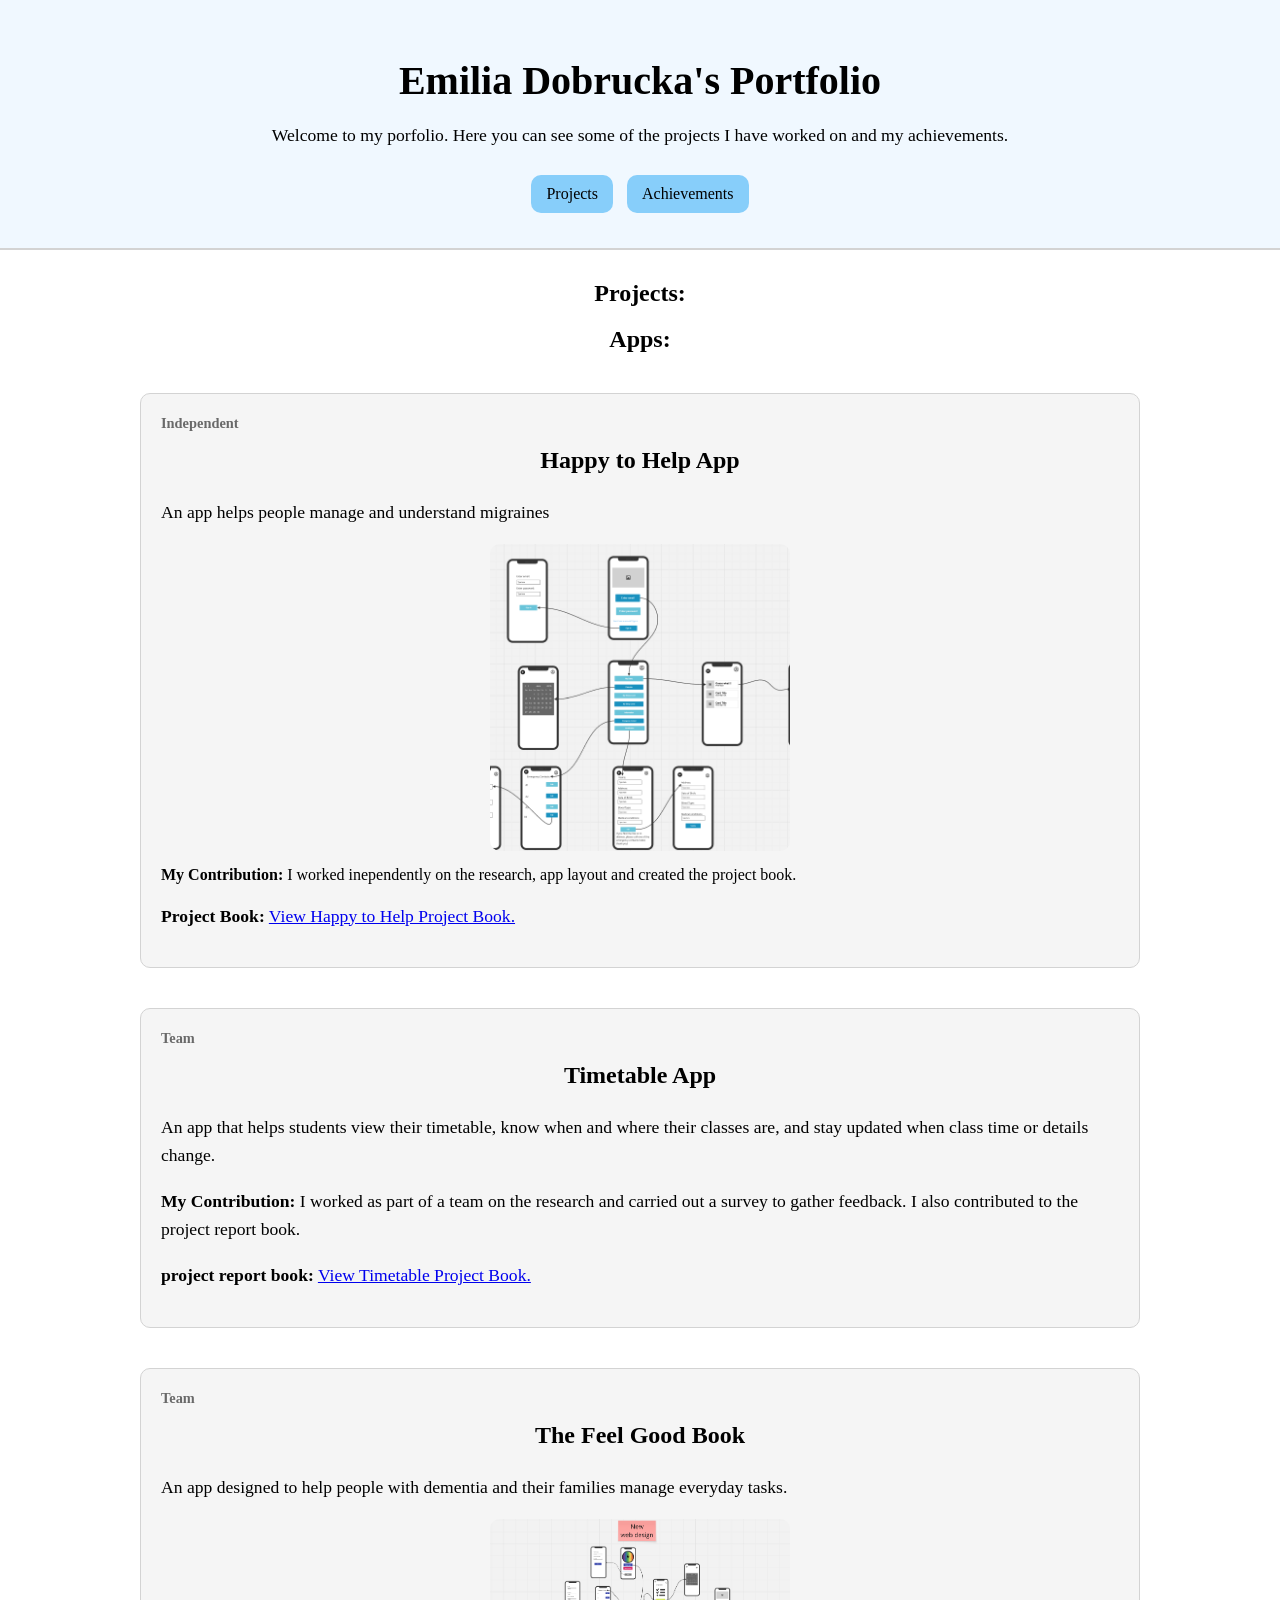
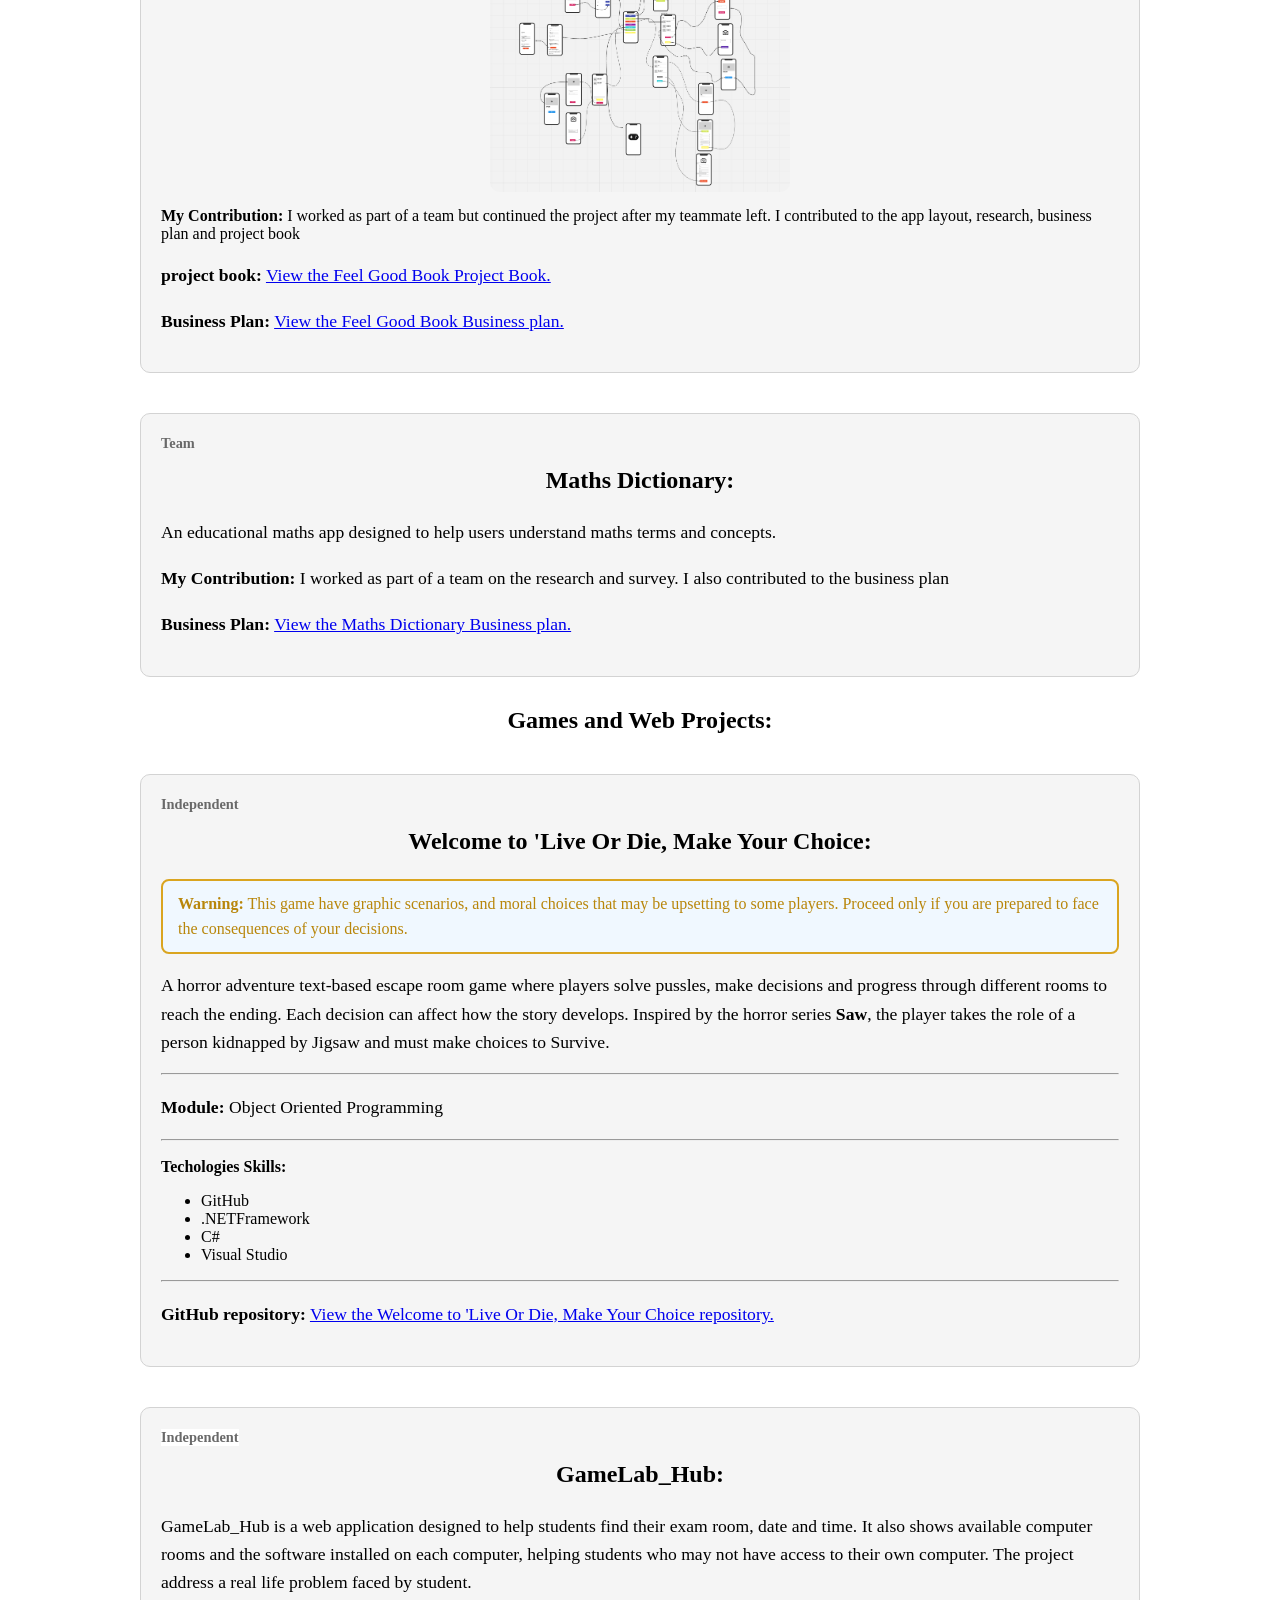
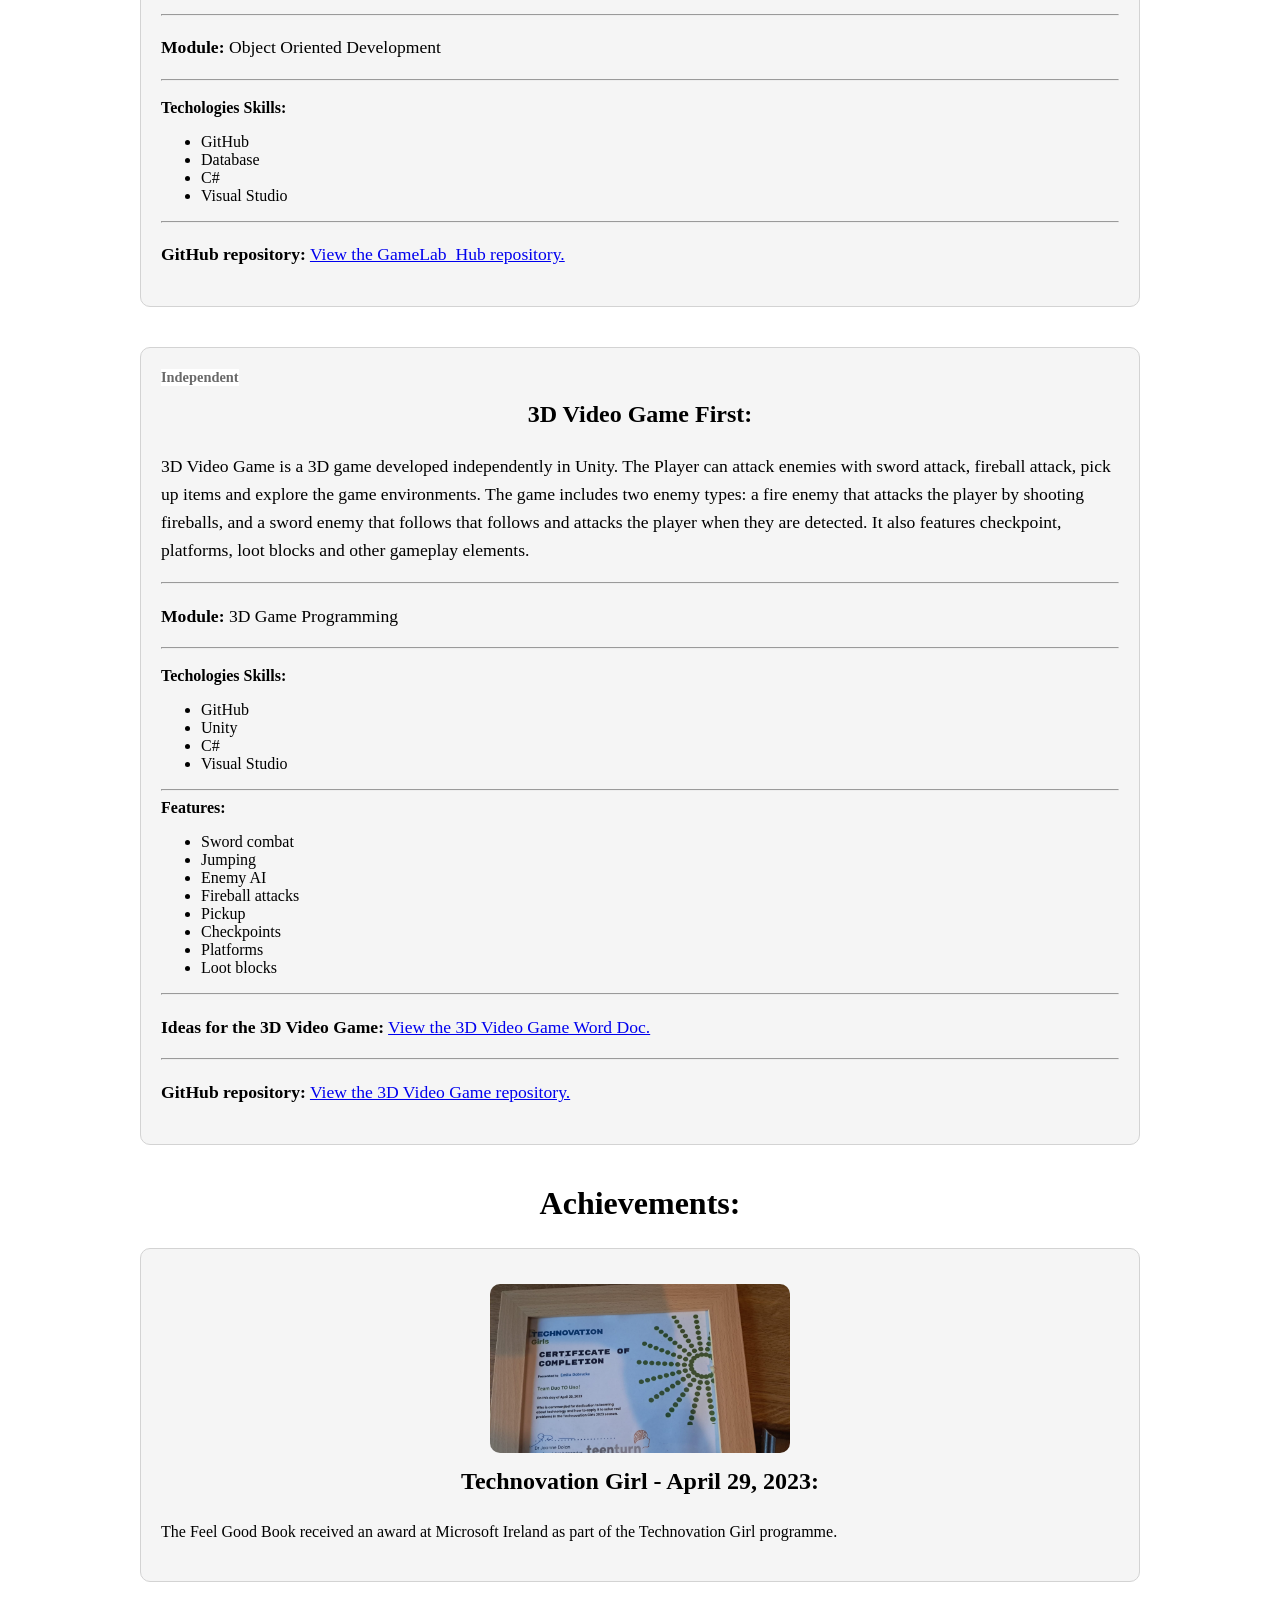
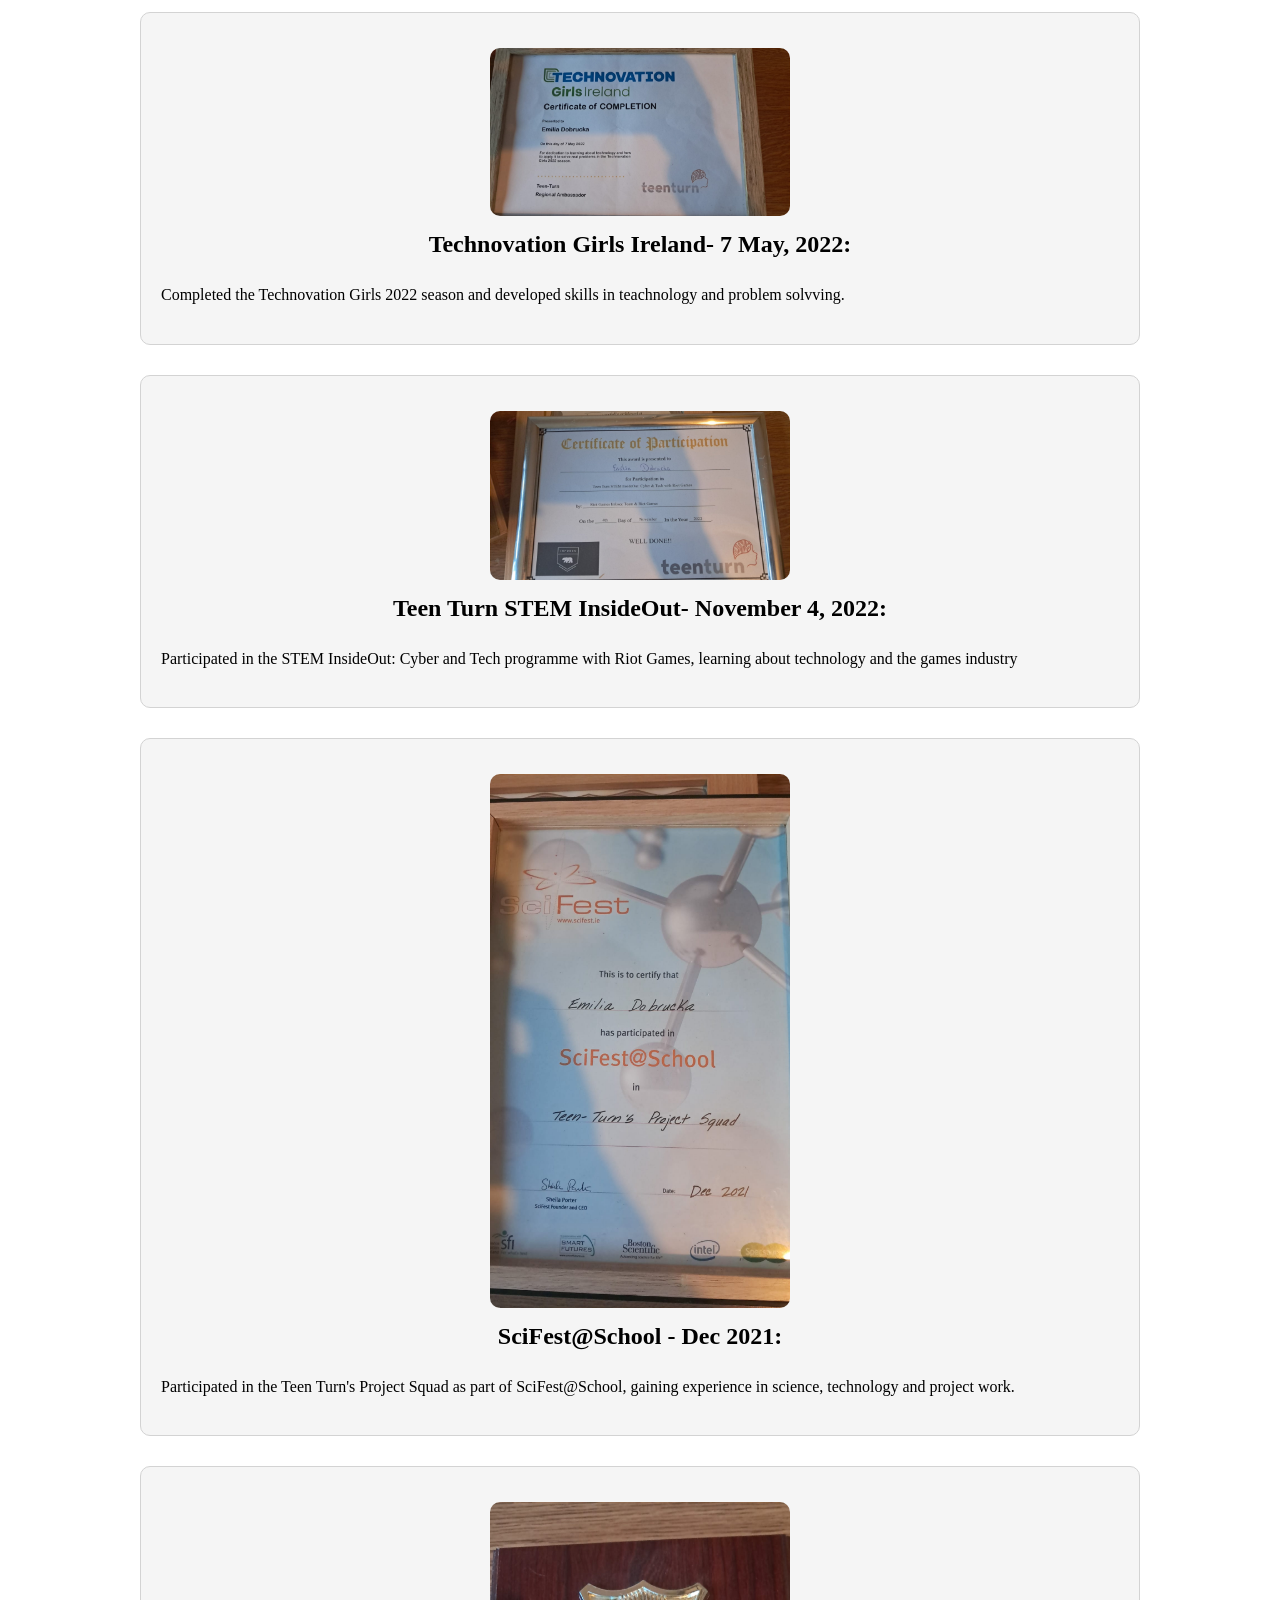
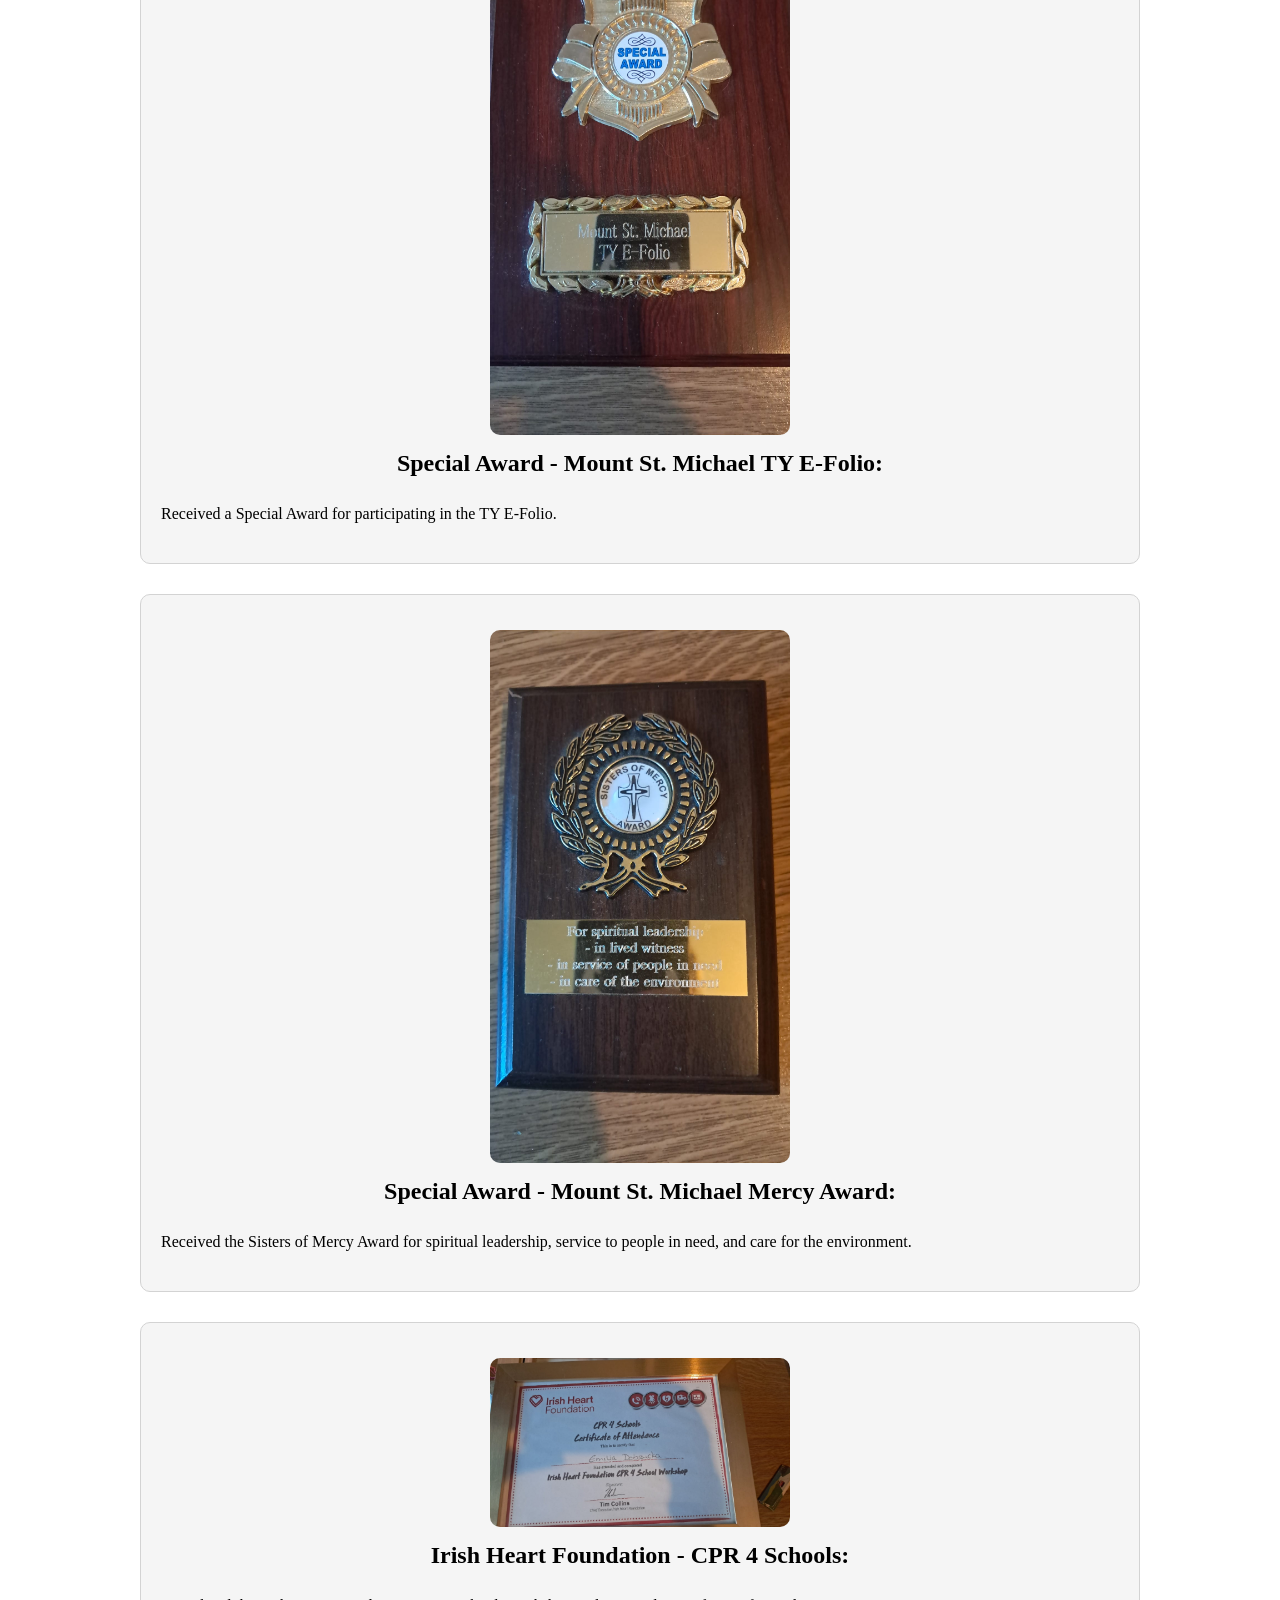
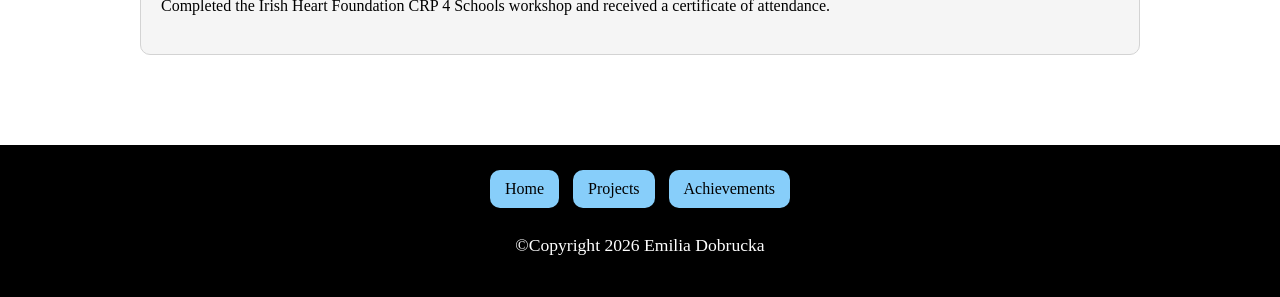
==== commit f085ab4b: "Update" ====
--- a/index.html
+++ b/index.html
@@ -3,13 +3,13 @@
     <head>
      <meta charset="UTF-8">
      <meta name="viewport" content="width=device-width, initial-scale=1.0">    
-     <title>My Porfolio</title>
+     <title>Emilia Dobrucka's Porfolio</title>
      <link rel="stylesheet" href="StylesSheets/Style.css">
     </head>
 
     <body>  
         <header>           
-            <h1>My Portfolio</h1>
+            <h1>Emilia Dobrucka's Portfolio</h1>
 
             <p>Welcome to my porfolio. Here you can see
                 some of the projects I have worked on 
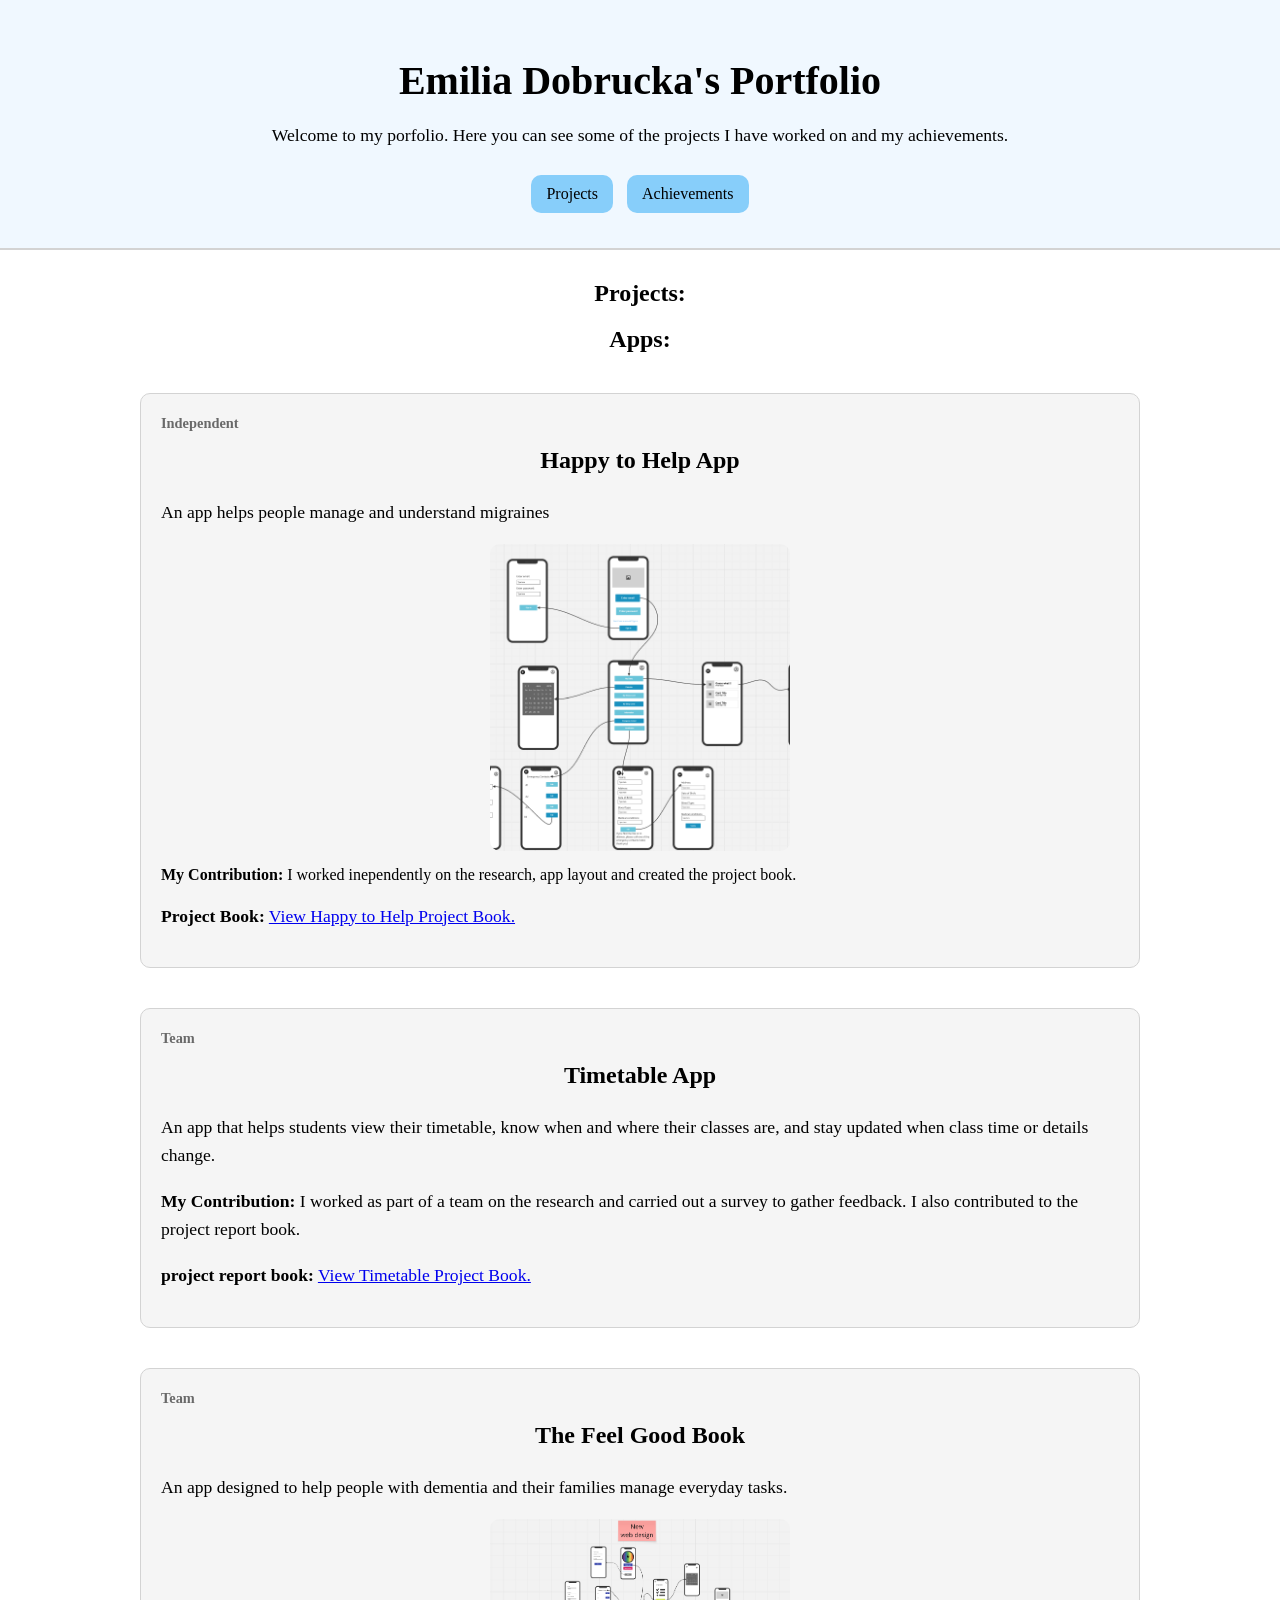
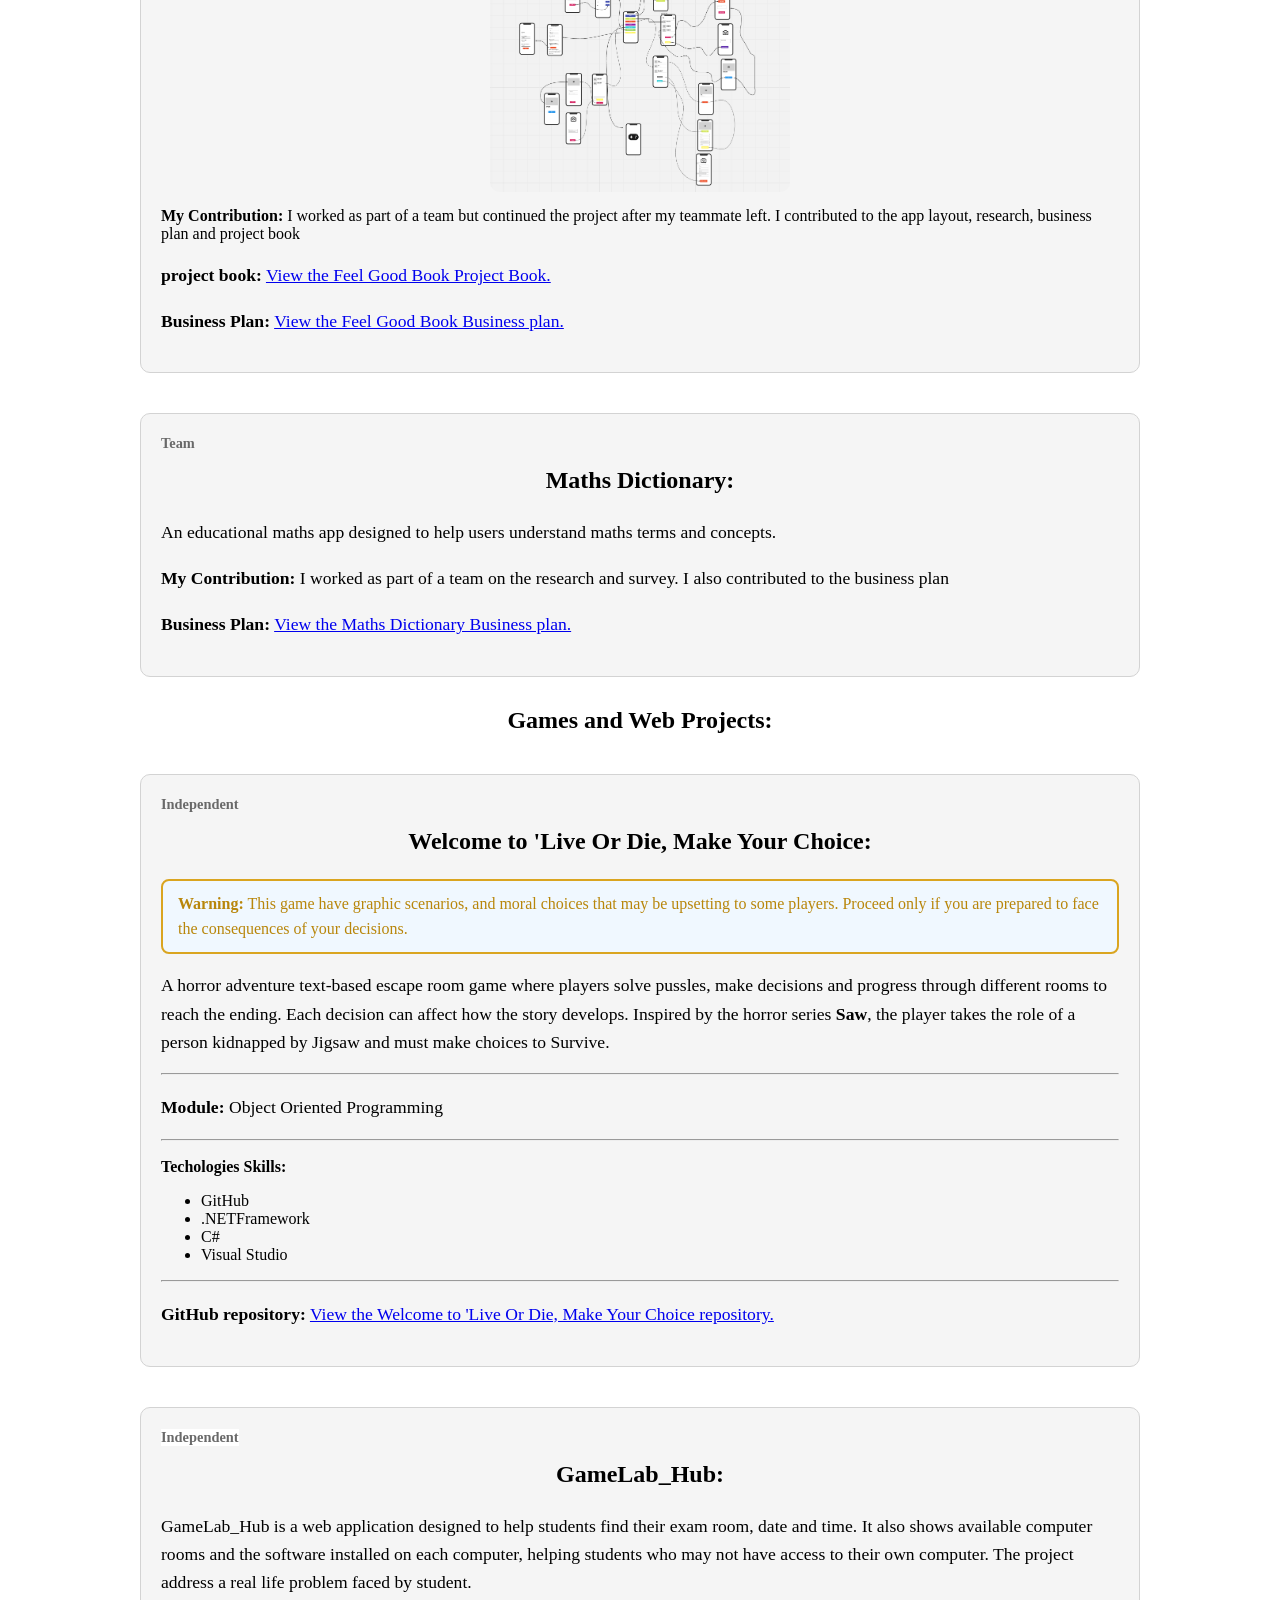
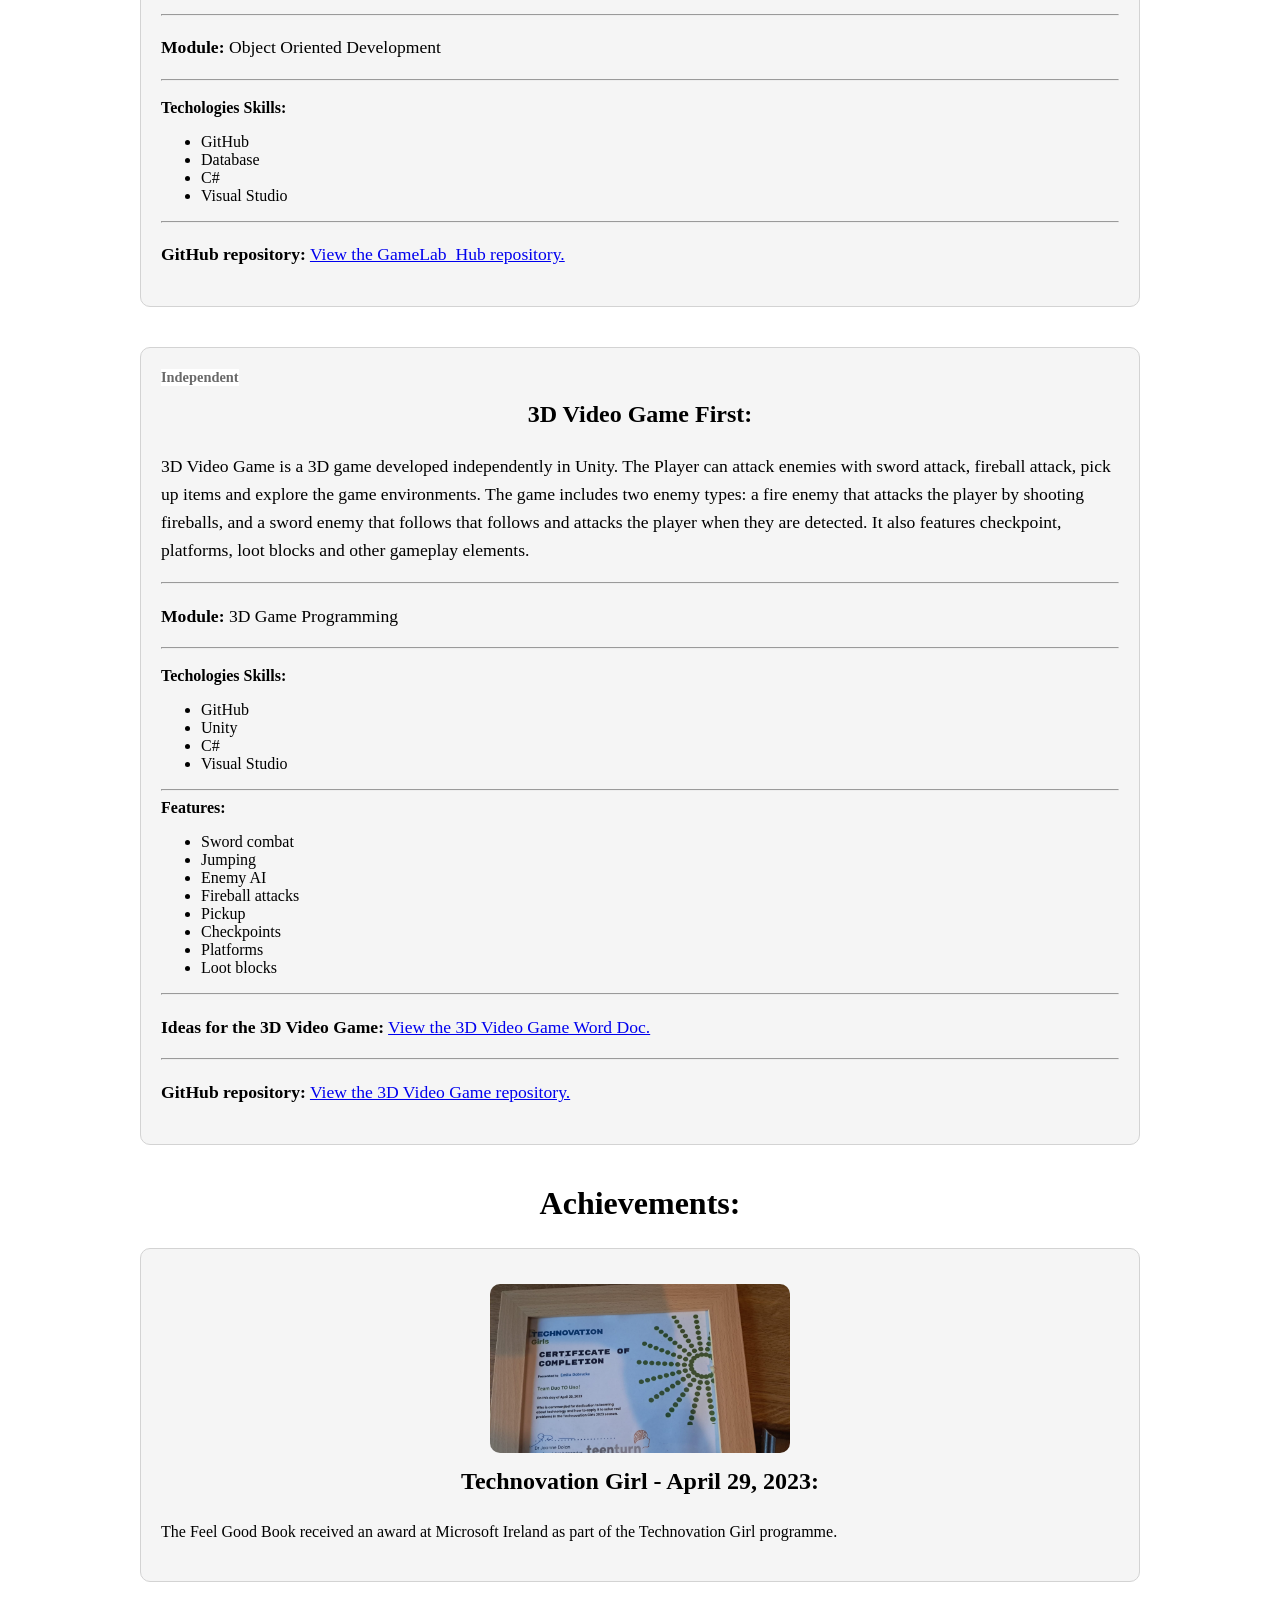
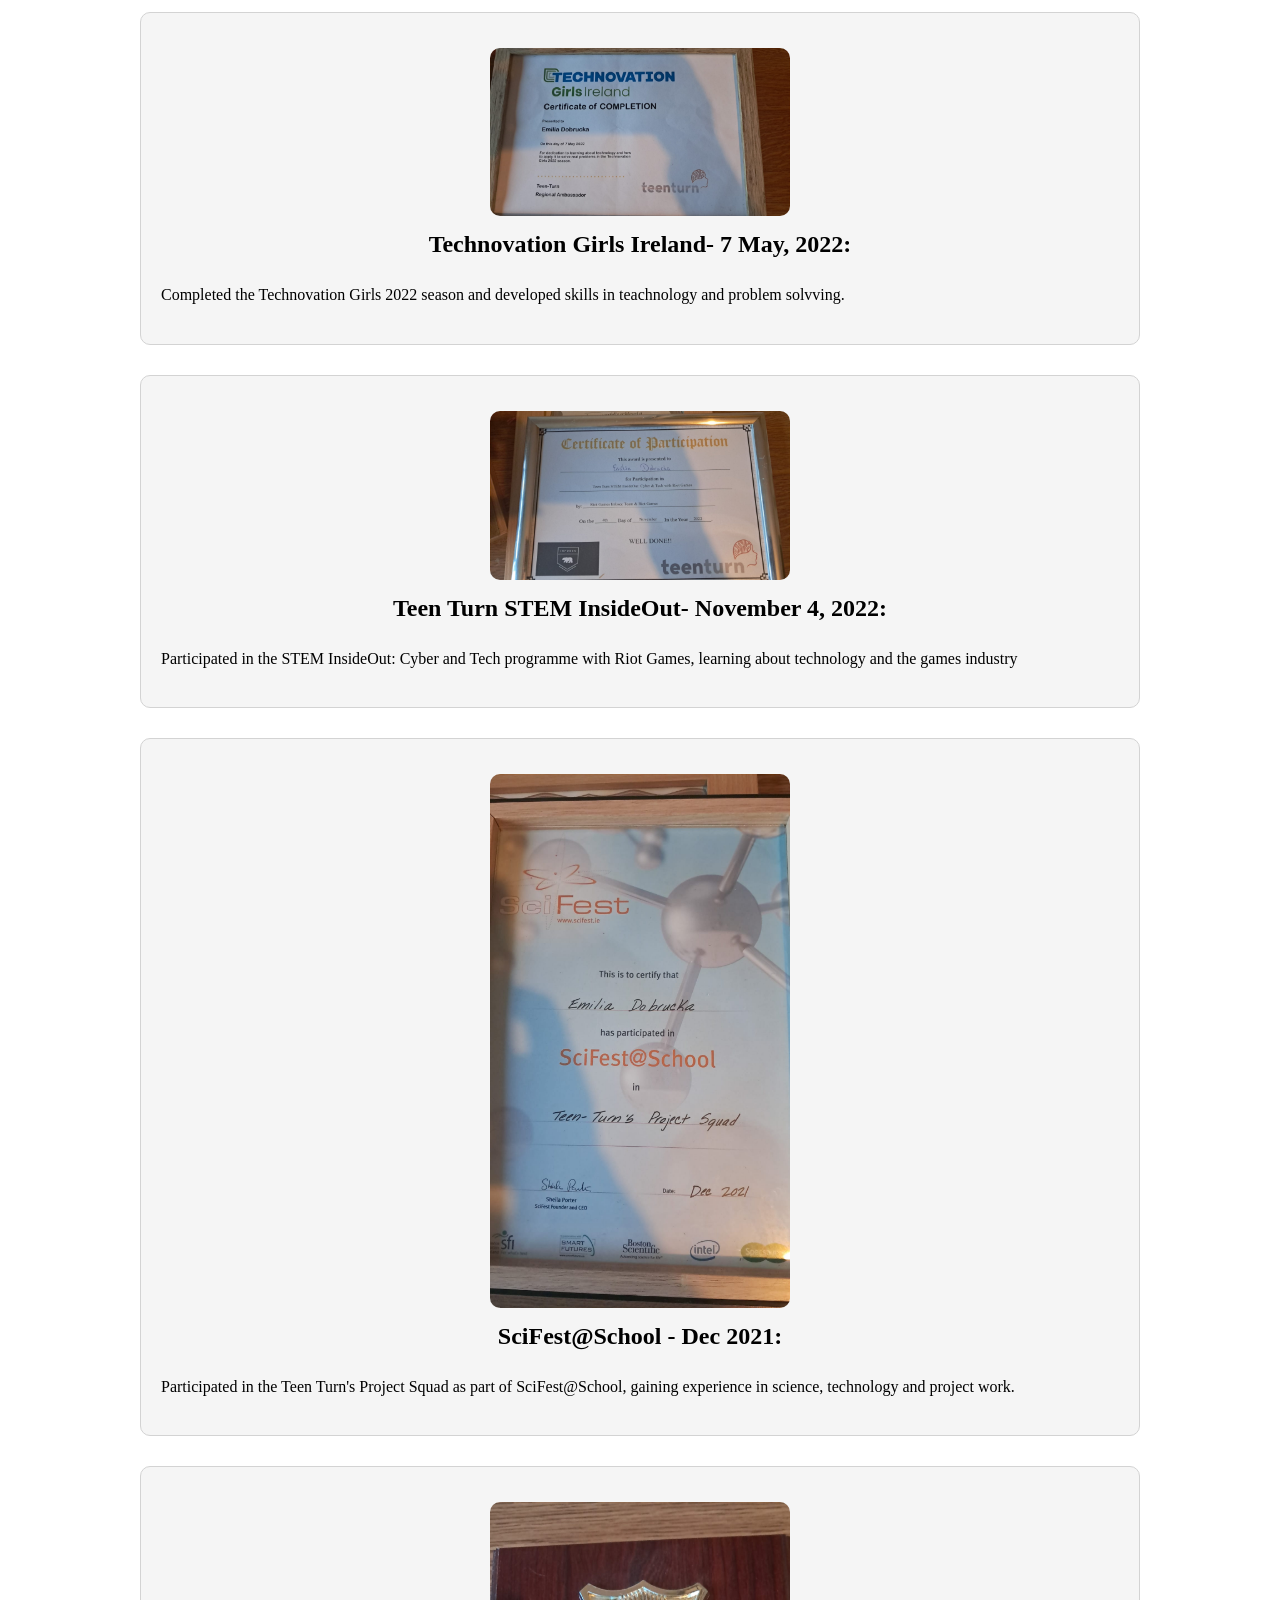
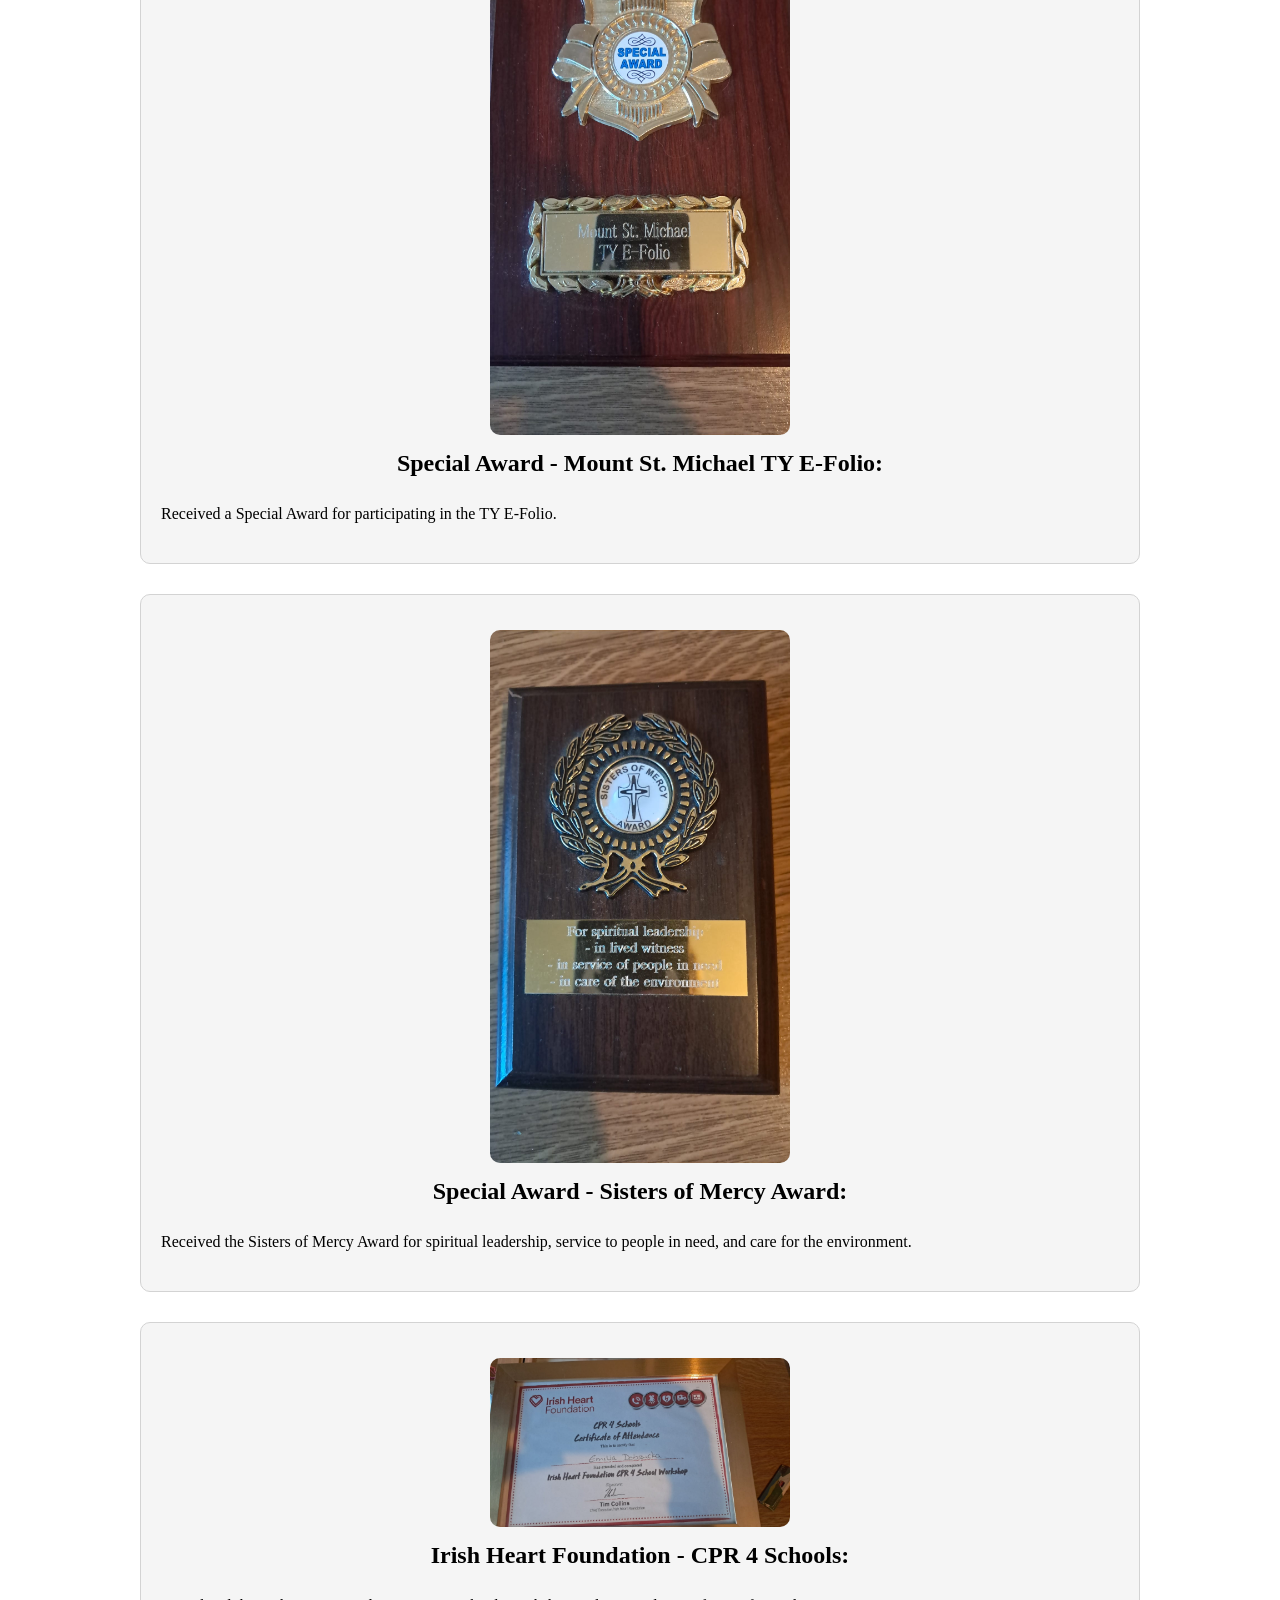
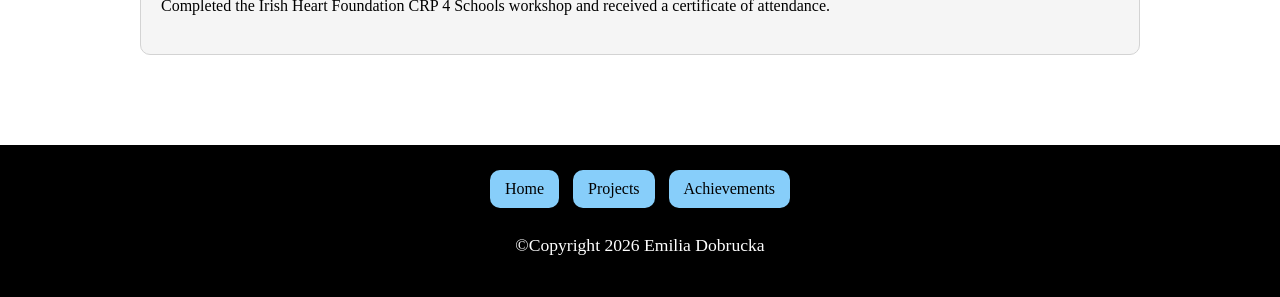
==== commit 84797f47: "Update" ====
--- a/index.html
+++ b/index.html
@@ -306,7 +306,7 @@
                 <article class="achievement">
                  <img src="Images/Mercy Award.jpg" alt="Mercy Award">
 
-                 <h3>Special Award - Mount St. Michael Mercy Award:</h3>           
+                 <h3>Special Award - Sisters of Mercy Award:</h3>           
                                    
                  <p>Received the Sisters of Mercy Award for spiritual
                     leadership, service to people in need,
